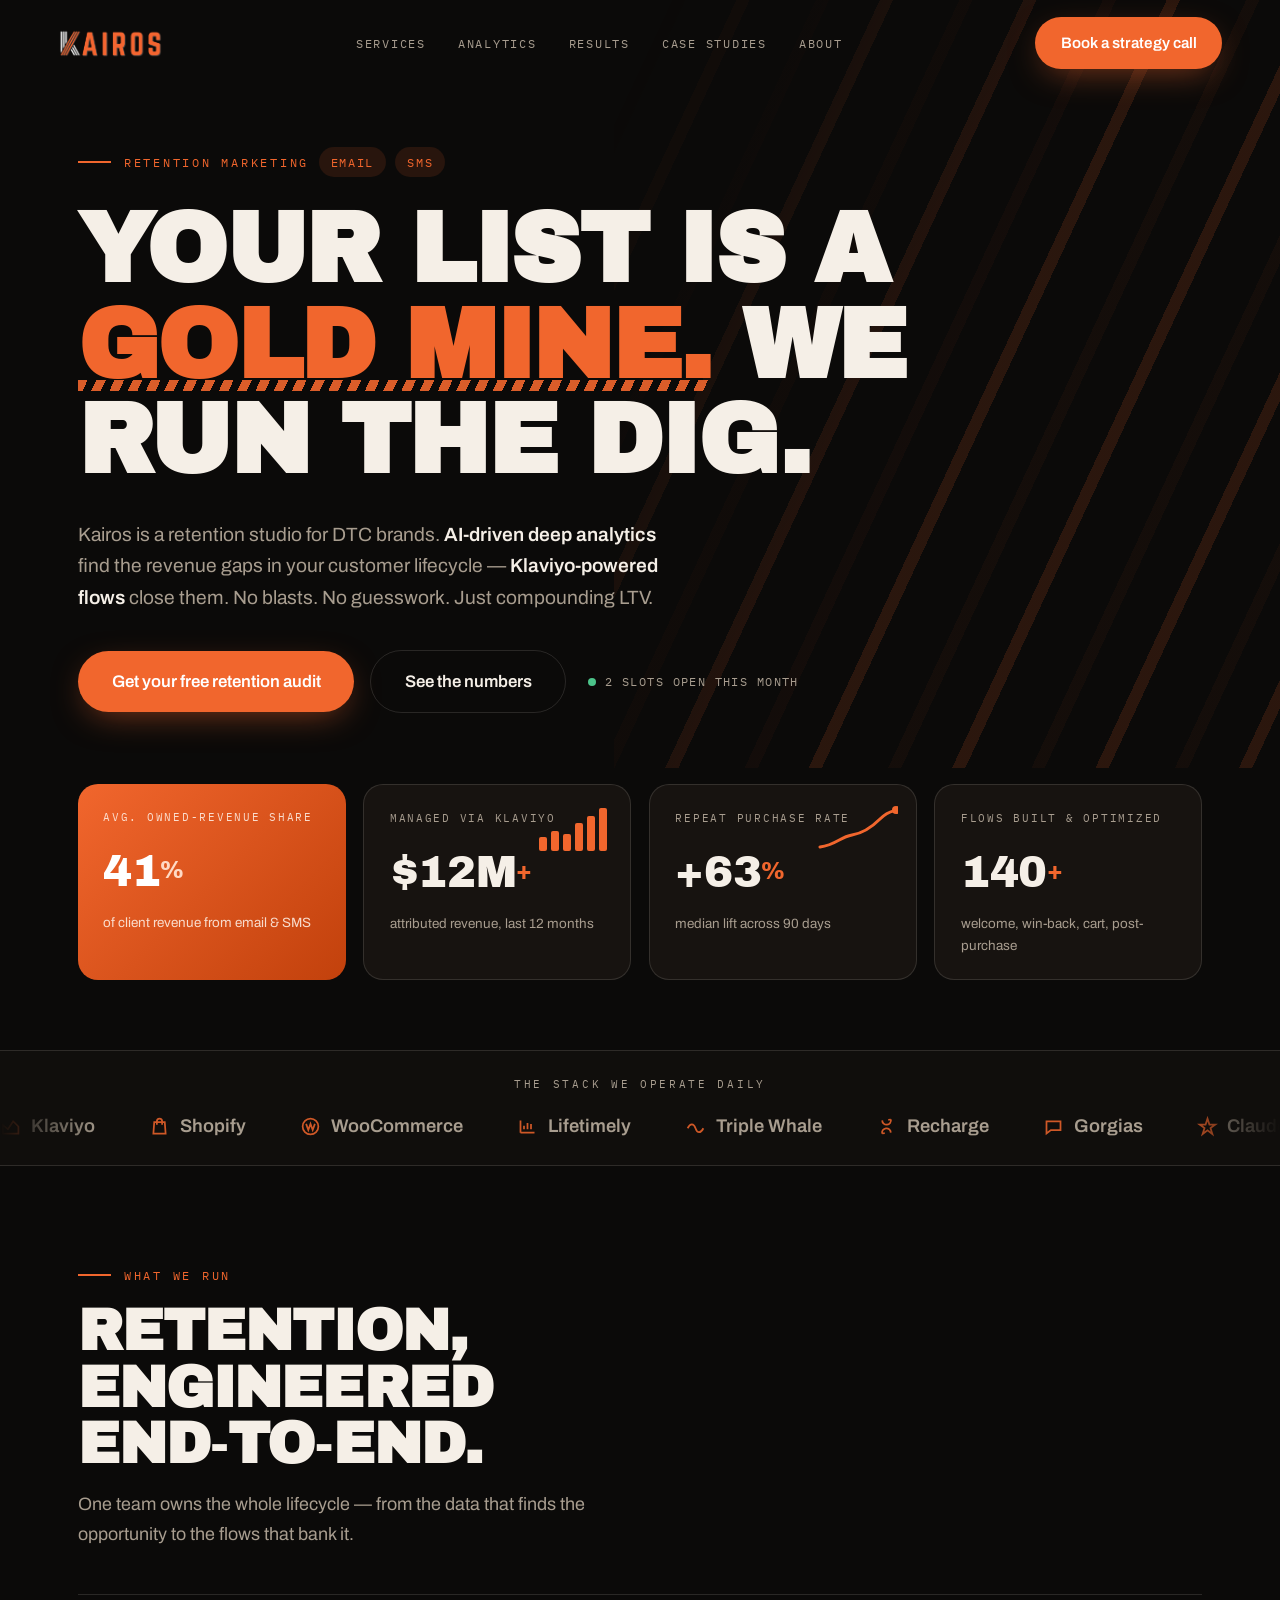
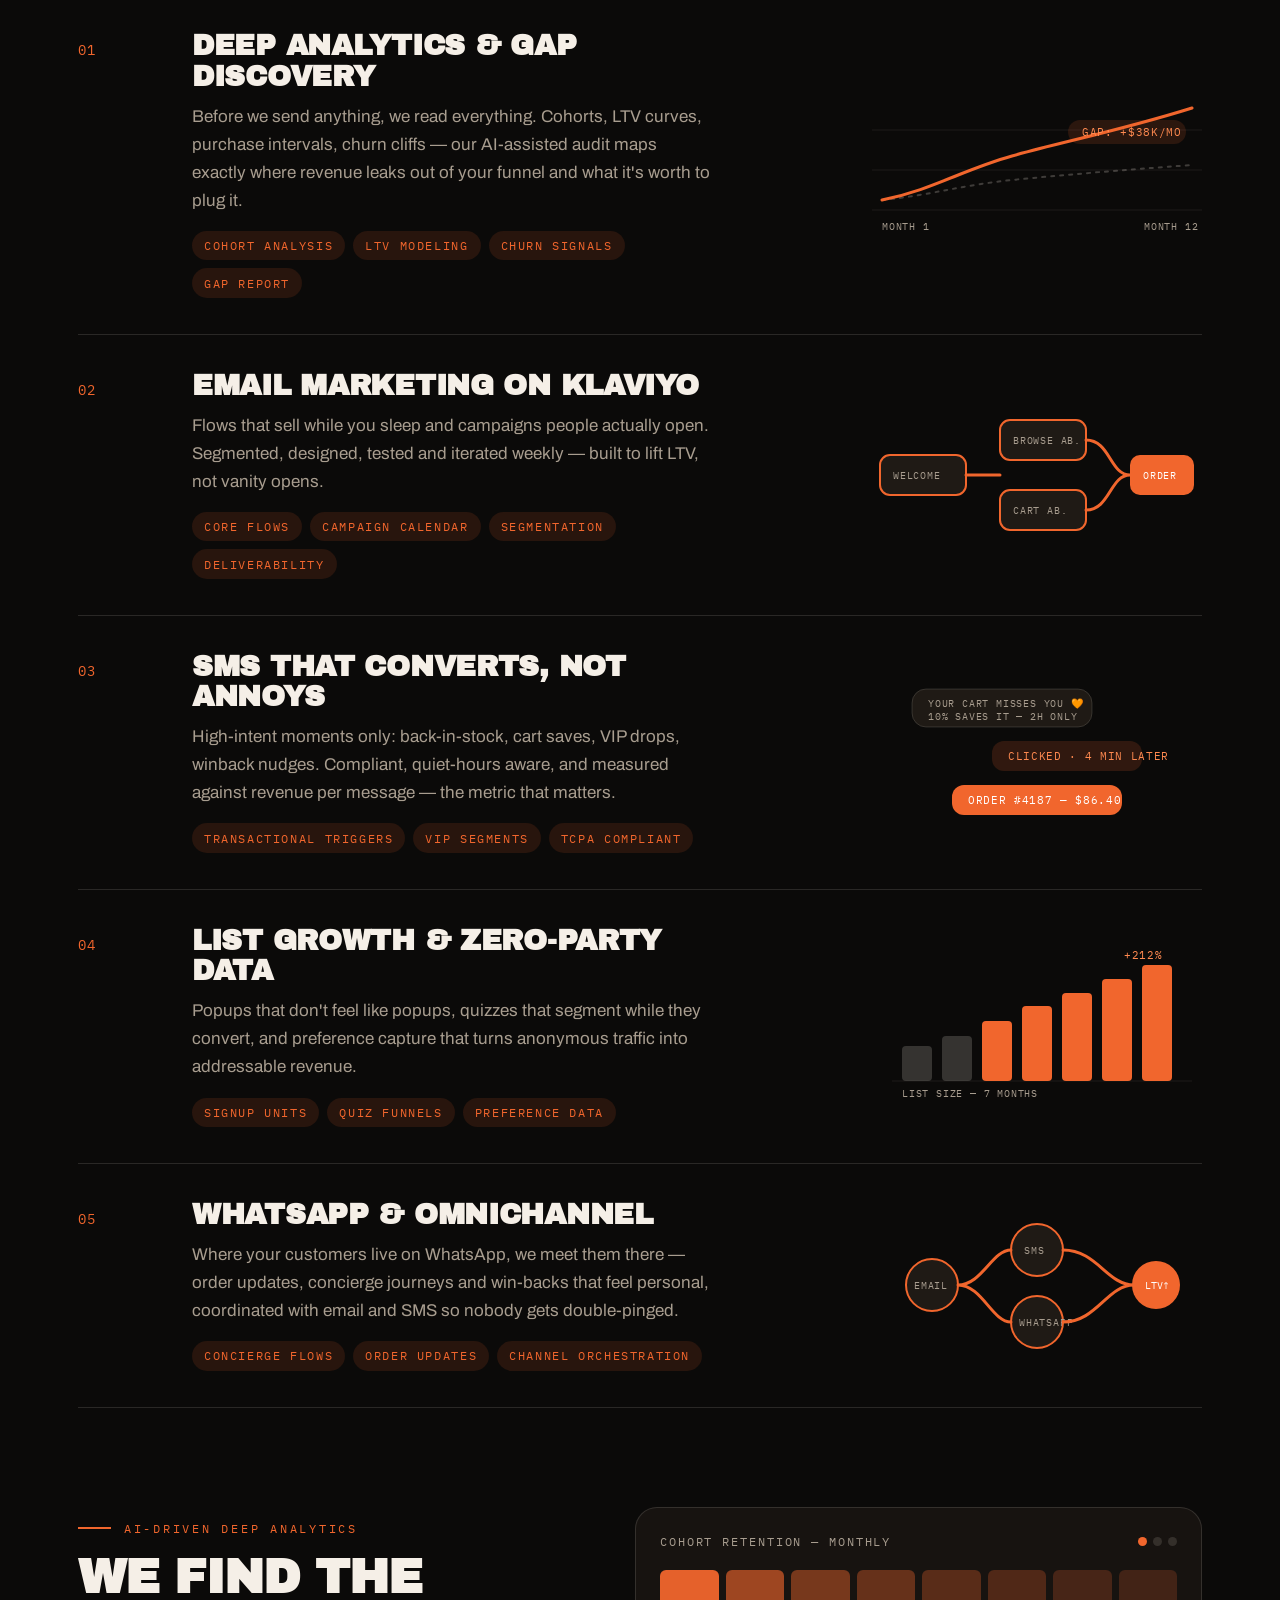
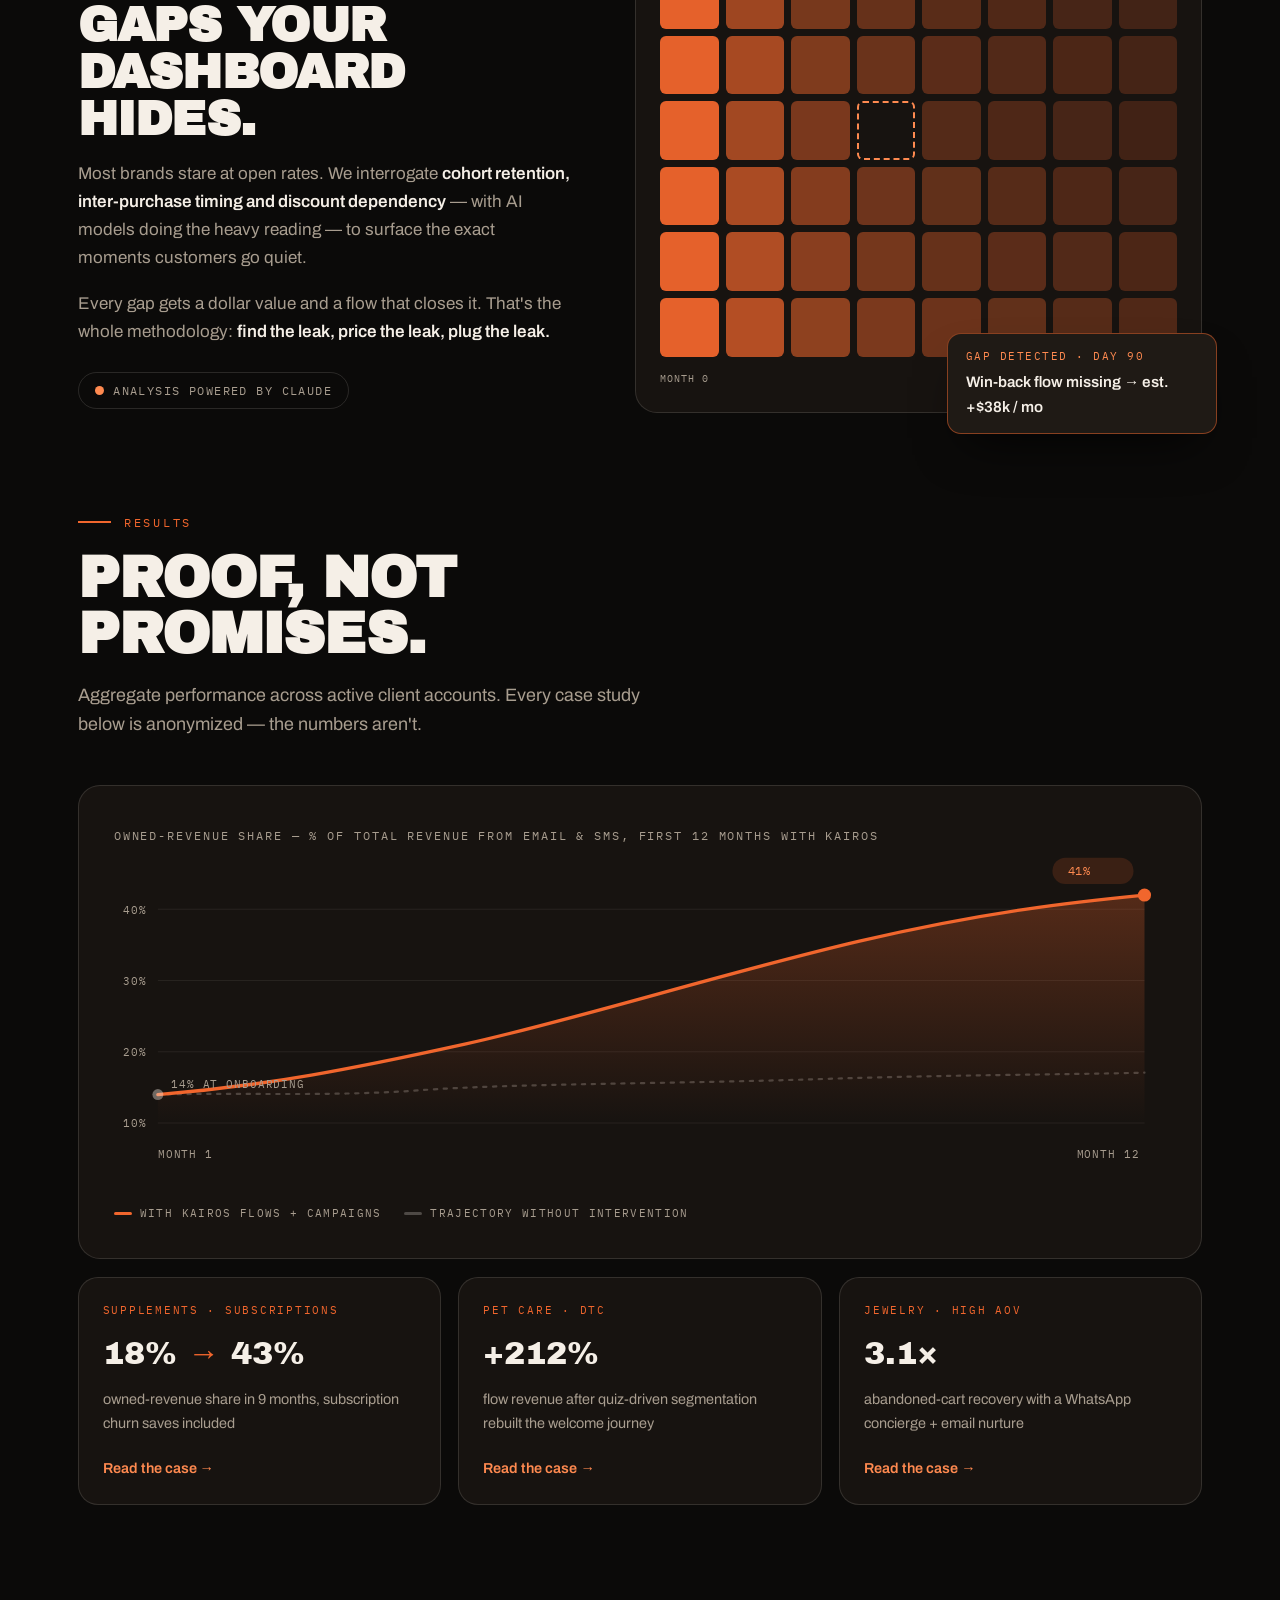
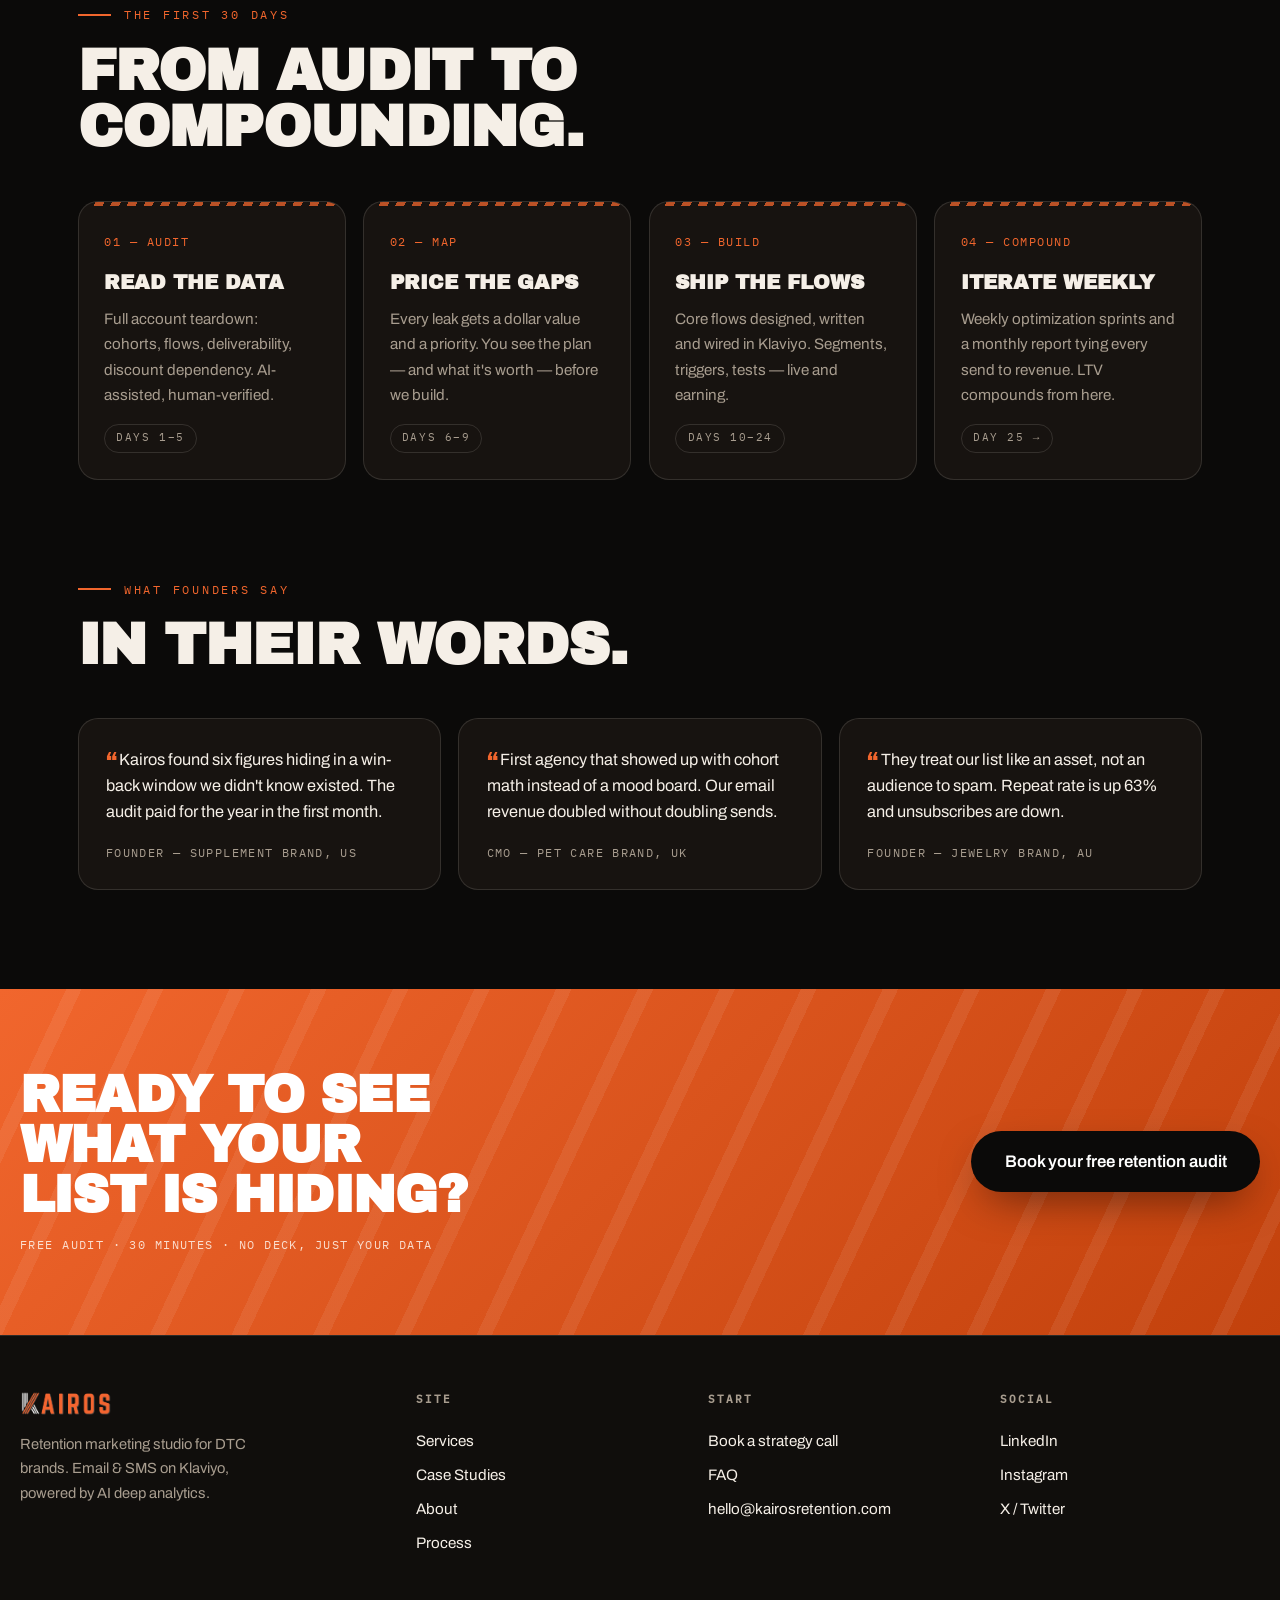
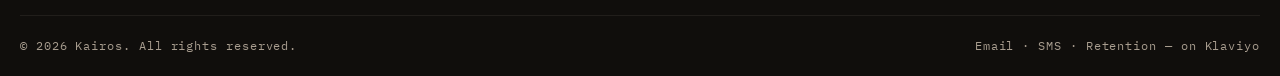
==== index.html @ fe2b9bf2 "Wire up the real domain: kairosretention.com Replace every YOUR-DOMAIN.com placeholder (canonical UR" ====
<!DOCTYPE html>
<html lang="en">
<head>
  <meta charset="UTF-8">
  <meta name="viewport" content="width=device-width, initial-scale=1.0">
  <title>Kairos — Retention Marketing for DTC Brands | Email &amp; SMS on Klaviyo</title>
  <meta name="description" content="Kairos is a retention marketing studio for e-commerce brands. AI-driven deep analytics find the revenue gaps in your customer lifecycle — Klaviyo-powered email & SMS flows close them.">
  <!-- ★ SWAP: replace kairosretention.com everywhere once you buy the domain -->
  <link rel="canonical" href="https://kairosretention.com/">
  <meta property="og:type" content="website">
  <meta property="og:title" content="Kairos — Retention Marketing for DTC Brands">
  <meta property="og:description" content="AI-driven deep analytics find the revenue gaps. Klaviyo-powered email & SMS close them. No blasts. No guesswork. Just compounding LTV.">
  <meta property="og:image" content="https://kairosretention.com/assets/kairos-mark.png">
  <meta property="og:url" content="https://kairosretention.com/">
  <meta name="twitter:card" content="summary_large_image">
  <meta name="theme-color" content="#0B0A09">
  <link rel="icon" type="image/png" href="assets/favicon.png">
  <link rel="preload" href="fonts/ArchivoBlack-400.woff2" as="font" type="font/woff2" crossorigin>
  <link rel="preload" href="fonts/Archivo-400.woff2" as="font" type="font/woff2" crossorigin>
  <link rel="stylesheet" href="css/style.css">
  <script type="application/ld+json">
  {
    "@context": "https://schema.org",
    "@type": "Organization",
    "name": "Kairos",
    "url": "https://kairosretention.com/",
    "logo": "https://kairosretention.com/assets/kairos-mark.png",
    "description": "Retention marketing studio for DTC brands — email & SMS lifecycle marketing on Klaviyo, driven by AI deep analytics.",
    "sameAs": []
  }
  </script>
</head>
<body>

  <header class="site-head">
    <a class="brand" href="index.html" aria-label="Kairos — home">
      <img src="assets/kairos-wordmark.png" alt="Kairos" width="140" height="40">
    </a>
    <nav class="site-nav" aria-label="Primary">
      <a href="#services">Services</a>
      <a href="#analytics">Analytics</a>
      <a href="#results">Results</a>
      <a href="case-studies.html">Case Studies</a>
      <a href="about.html">About</a>
      <a class="btn btn-solid" href="book.html">Book a strategy call</a>
    </nav>
    <a class="btn btn-solid" href="book.html">Book a strategy call</a>
    <button class="nav-toggle" aria-label="Open menu" aria-expanded="false"><span></span><span></span></button>
  </header>

  <main>

    <!-- ============================ HERO ============================ -->
    <section class="hero">
      <div class="stripes" aria-hidden="true"></div>
      <div class="wrap hero-inner">
        <div class="hero-tags reveal">
          <span class="eyebrow">Retention marketing</span>
          <span class="chip">Email</span>
          <span class="chip">SMS</span>
        </div>
        <h1 class="display reveal reveal-d1">Your list is a <span class="hl">gold&nbsp;mine.</span> We run the dig.</h1>
        <p class="sub reveal reveal-d2">
          Kairos is a retention studio for DTC brands. <strong>AI-driven deep analytics</strong>
          find the revenue gaps in your customer lifecycle — <strong>Klaviyo-powered flows</strong>
          close them. No blasts. No guesswork. Just compounding LTV.
        </p>
        <div class="hero-actions reveal reveal-d3">
          <a class="btn btn-solid btn-big" href="book.html">Get your free retention audit</a>
          <a class="btn btn-ghost btn-big" href="#results">See the numbers</a>
          <span class="avail"><span class="dot"></span>2 slots open this month</span>
        </div>
      </div>
    </section>

    <!-- ============================ KPI STRIP ============================ -->
    <section class="wrap kpis" aria-label="Kairos at a glance">
      <div class="kpi hot reveal">
        <div class="kpi-tag">Avg. owned-revenue share</div>
        <div class="kpi-num"><span data-count="41">0</span><sup>%</sup></div>
        <div class="kpi-cap">of client revenue from email &amp; SMS</div>
      </div>
      <div class="kpi reveal reveal-d1">
        <div class="kpi-tag">Managed via Klaviyo</div>
        <div class="kpi-num">$<span data-count="12">0</span>M<sup>+</sup></div>
        <div class="kpi-cap">attributed revenue, last 12 months</div>
        <svg class="kpi-chart" width="74" height="46" viewBox="0 0 74 46" aria-hidden="true">
          <rect class="bar" x="0"  y="32" width="8" height="14" rx="2" style="transition-delay:.05s"/>
          <rect class="bar" x="12" y="26" width="8" height="20" rx="2" style="transition-delay:.15s"/>
          <rect class="bar" x="24" y="29" width="8" height="17" rx="2" style="transition-delay:.25s"/>
          <rect class="bar" x="36" y="18" width="8" height="28" rx="2" style="transition-delay:.35s"/>
          <rect class="bar" x="48" y="11" width="8" height="35" rx="2" style="transition-delay:.45s"/>
          <rect class="bar" x="60" y="3"  width="8" height="43" rx="2" style="transition-delay:.55s"/>
        </svg>
      </div>
      <div class="kpi reveal reveal-d2">
        <div class="kpi-tag">Repeat purchase rate</div>
        <div class="kpi-num">+<span data-count="63">0</span><sup>%</sup></div>
        <div class="kpi-cap">median lift across 90 days</div>
        <svg class="kpi-chart" width="80" height="46" viewBox="0 0 80 46" aria-hidden="true">
          <path class="spark sv-draw" d="M2 42 C18 40 22 32 34 30 S54 22 62 14 76 6 78 5"/>
          <circle class="spark-dot" cx="78" cy="5" r="4"/>
        </svg>
      </div>
      <div class="kpi reveal reveal-d3">
        <div class="kpi-tag">Flows built &amp; optimized</div>
        <div class="kpi-num"><span data-count="140">0</span><sup>+</sup></div>
        <div class="kpi-cap">welcome, win-back, cart, post-purchase</div>
      </div>
    </section>

    <!-- ============================ STACK MARQUEE ============================ -->
    <section class="marquee-band" aria-label="Tools we operate">
      <p class="marquee-label">The stack we operate daily</p>
      <div class="marquee">
        <div class="marquee-track" data-marquee>
          <span class="mk"><svg viewBox="0 0 24 24" fill="none" stroke="currentColor" stroke-width="2"><path d="M3 20V10l6 5 6-9 6 6v8H3z"/></svg>Klaviyo</span>
          <span class="mk"><svg viewBox="0 0 24 24" fill="none" stroke="currentColor" stroke-width="2"><path d="M6 7h12l1 13H5L6 7z"/><path d="M9 10V6a3 3 0 016 0v4"/></svg>Shopify</span>
          <span class="mk"><svg viewBox="0 0 24 24" fill="none" stroke="currentColor" stroke-width="2"><circle cx="12" cy="12" r="9"/><path d="M7 9l2.5 7L12 9l2.5 7L17 9"/></svg>WooCommerce</span>
          <span class="mk"><svg viewBox="0 0 24 24" fill="none" stroke="currentColor" stroke-width="2"><path d="M4 19V5M4 19h16M8 15v-4M12 15V8M16 15v-6"/></svg>Lifetimely</span>
          <span class="mk"><svg viewBox="0 0 24 24" fill="none" stroke="currentColor" stroke-width="2"><path d="M3 14c3-6 7-6 9 0s6 6 9 0"/></svg>Triple Whale</span>
          <span class="mk"><svg viewBox="0 0 24 24" fill="none" stroke="currentColor" stroke-width="2"><path d="M17 4a5 5 0 11-9.9 1M7 20a5 5 0 119.9-1"/><path d="M17 4l-3 .5M7 20l3-.5"/></svg>Recharge</span>
          <span class="mk"><svg viewBox="0 0 24 24" fill="none" stroke="currentColor" stroke-width="2"><path d="M4 6h16v10H9l-5 4V6z"/></svg>Gorgias</span>
          <span class="mk"><svg viewBox="0 0 24 24" fill="none" stroke="currentColor" stroke-width="2"><path d="M12 3l2.2 6.8H21l-5.6 4 2.2 6.8-5.6-4.2-5.6 4.2 2.2-6.8L3 9.8h6.8L12 3z"/></svg>Claude AI</span>
          <span class="mk"><svg viewBox="0 0 24 24" fill="none" stroke="currentColor" stroke-width="2"><rect x="3" y="5" width="18" height="14" rx="3"/><path d="M3 10h18"/></svg>Meta Ads</span>
          <span class="mk"><svg viewBox="0 0 24 24" fill="none" stroke="currentColor" stroke-width="2"><path d="M12 21s-7-4.6-9.5-9A5.5 5.5 0 0112 6.5 5.5 5.5 0 0121.5 12c-2.5 4.4-9.5 9-9.5 9z"/></svg>Okendo</span>
        </div>
      </div>
    </section>

    <!-- ============================ SERVICES ============================ -->
    <section class="section" id="services">
      <div class="wrap">
        <div class="section-head reveal">
          <span class="eyebrow">What we run</span>
          <h2 class="display">Retention, engineered end&#8209;to&#8209;end.</h2>
          <p class="section-sub">One team owns the whole lifecycle — from the data that finds the opportunity to the flows that bank it.</p>
        </div>

        <div class="services">
          <article class="service reveal">
            <span class="service-idx">01</span>
            <div>
              <h3>Deep Analytics &amp; Gap Discovery</h3>
              <p>Before we send anything, we read everything. Cohorts, LTV curves, purchase intervals, churn cliffs — our AI-assisted audit maps exactly where revenue leaks out of your funnel and what it's worth to plug it.</p>
              <div class="service-points">
                <span class="chip">Cohort analysis</span><span class="chip">LTV modeling</span><span class="chip">Churn signals</span><span class="chip">Gap report</span>
              </div>
            </div>
            <div class="service-visual">
              <svg viewBox="0 0 330 150" aria-hidden="true">
                <line class="sv-grid" x1="0" y1="120" x2="330" y2="120"/>
                <line class="sv-grid" x1="0" y1="80" x2="330" y2="80"/>
                <line class="sv-grid" x1="0" y1="40" x2="330" y2="40"/>
                <path class="sv-line-soft" d="M10 110 C60 105 90 95 140 90 S250 80 320 75"/>
                <path class="sv-line sv-draw" d="M10 110 C60 100 90 80 140 66 S250 40 320 18"/>
                <g class="sv-pop">
                  <rect x="196" y="30" width="118" height="24" rx="12" fill="rgba(241,102,45,.14)"/>
                  <text class="sv-value" x="210" y="46">GAP: +$38K/MO</text>
                </g>
                <text class="sv-label" x="10" y="140">MONTH 1</text>
                <text class="sv-label" x="272" y="140">MONTH 12</text>
              </svg>
            </div>
          </article>

          <article class="service reveal">
            <span class="service-idx">02</span>
            <div>
              <h3>Email Marketing on Klaviyo</h3>
              <p>Flows that sell while you sleep and campaigns people actually open. Segmented, designed, tested and iterated weekly — built to lift LTV, not vanity opens.</p>
              <div class="service-points">
                <span class="chip">Core flows</span><span class="chip">Campaign calendar</span><span class="chip">Segmentation</span><span class="chip">Deliverability</span>
              </div>
            </div>
            <div class="service-visual">
              <svg viewBox="0 0 330 150" aria-hidden="true">
                <g class="sv-pop" style="transition-delay:.15s">
                  <rect class="sv-node" x="8" y="55" width="86" height="40" rx="10"/>
                  <text class="sv-label" x="21" y="79">WELCOME</text>
                </g>
                <path class="sv-line sv-draw" d="M94 75 H128"/>
                <g class="sv-pop" style="transition-delay:.35s">
                  <rect class="sv-node" x="128" y="20" width="86" height="40" rx="10"/>
                  <text class="sv-label" x="141" y="44">BROWSE AB.</text>
                  <rect class="sv-node" x="128" y="90" width="86" height="40" rx="10"/>
                  <text class="sv-label" x="141" y="114">CART AB.</text>
                </g>
                <path class="sv-line sv-draw" d="M214 40 C238 40 238 75 258 75 M214 110 C238 110 238 75 258 75"/>
                <g class="sv-pop" style="transition-delay:.55s">
                  <rect x="258" y="55" width="64" height="40" rx="10" fill="var(--orange)"/>
                  <text x="271" y="79" font-family="IBM Plex Mono" font-size="10" fill="#fff" letter-spacing=".08em">ORDER</text>
                </g>
              </svg>
            </div>
          </article>

          <article class="service reveal">
            <span class="service-idx">03</span>
            <div>
              <h3>SMS That Converts, Not Annoys</h3>
              <p>High-intent moments only: back-in-stock, cart saves, VIP drops, winback nudges. Compliant, quiet-hours aware, and measured against revenue per message — the metric that matters.</p>
              <div class="service-points">
                <span class="chip">Transactional triggers</span><span class="chip">VIP segments</span><span class="chip">TCPA compliant</span>
              </div>
            </div>
            <div class="service-visual">
              <svg viewBox="0 0 330 150" aria-hidden="true">
                <g class="sv-pop">
                  <rect x="40" y="12" width="180" height="38" rx="14" fill="var(--surface-2)" stroke="rgba(244,236,226,.14)"/>
                  <text class="sv-label" x="56" y="30">YOUR CART MISSES YOU 🧡</text>
                  <text class="sv-label" x="56" y="43">10% SAVES IT — 2H ONLY</text>
                </g>
                <g class="sv-pop" style="transition-delay:.3s">
                  <rect x="120" y="64" width="150" height="30" rx="12" fill="rgba(241,102,45,.16)"/>
                  <text class="sv-value" x="136" y="83">CLICKED · 4 MIN LATER</text>
                </g>
                <g class="sv-pop" style="transition-delay:.6s">
                  <rect x="80" y="108" width="170" height="30" rx="12" fill="var(--orange)"/>
                  <text x="96" y="127" font-family="IBM Plex Mono" font-size="11" fill="#fff" letter-spacing=".06em">ORDER #4187 — $86.40</text>
                </g>
              </svg>
            </div>
          </article>

          <article class="service reveal">
            <span class="service-idx">04</span>
            <div>
              <h3>List Growth &amp; Zero-Party Data</h3>
              <p>Popups that don't feel like popups, quizzes that segment while they convert, and preference capture that turns anonymous traffic into addressable revenue.</p>
              <div class="service-points">
                <span class="chip">Signup units</span><span class="chip">Quiz funnels</span><span class="chip">Preference data</span>
              </div>
            </div>
            <div class="service-visual">
              <svg viewBox="0 0 330 150" aria-hidden="true">
                <line class="sv-grid" x1="20" y1="130" x2="320" y2="130"/>
                <rect class="sv-bar dim" x="30"  y="95" width="30" height="35" rx="4"/>
                <rect class="sv-bar dim" x="70"  y="85" width="30" height="45" rx="4" style="transition-delay:.1s"/>
                <rect class="sv-bar" x="110" y="70" width="30" height="60" rx="4" style="transition-delay:.2s"/>
                <rect class="sv-bar" x="150" y="55" width="30" height="75" rx="4" style="transition-delay:.3s"/>
                <rect class="sv-bar" x="190" y="42" width="30" height="88" rx="4" style="transition-delay:.4s"/>
                <rect class="sv-bar" x="230" y="28" width="30" height="102" rx="4" style="transition-delay:.5s"/>
                <rect class="sv-bar" x="270" y="14" width="30" height="116" rx="4" style="transition-delay:.6s"/>
                <text class="sv-label" x="30" y="146">LIST SIZE — 7 MONTHS</text>
                <g class="sv-pop"><text class="sv-value" x="252" y="8">+212%</text></g>
              </svg>
            </div>
          </article>

          <article class="service reveal">
            <span class="service-idx">05</span>
            <div>
              <h3>WhatsApp &amp; Omnichannel</h3>
              <p>Where your customers live on WhatsApp, we meet them there — order updates, concierge journeys and win-backs that feel personal, coordinated with email and SMS so nobody gets double-pinged.</p>
              <div class="service-points">
                <span class="chip">Concierge flows</span><span class="chip">Order updates</span><span class="chip">Channel orchestration</span>
              </div>
            </div>
            <div class="service-visual">
              <svg viewBox="0 0 330 150" aria-hidden="true">
                <g class="sv-pop">
                  <circle class="sv-node" cx="60" cy="75" r="26"/>
                  <text class="sv-label" x="42" y="79">EMAIL</text>
                </g>
                <g class="sv-pop" style="transition-delay:.2s">
                  <circle class="sv-node" cx="165" cy="40" r="26"/>
                  <text class="sv-label" x="152" y="44">SMS</text>
                  <circle class="sv-node" cx="165" cy="112" r="26"/>
                  <text class="sv-label" x="147" y="116">WHATSAPP</text>
                </g>
                <path class="sv-line sv-draw" d="M86 75 C110 75 120 40 139 40 M86 75 C110 75 120 112 139 112 M191 40 C225 40 235 75 262 75 M191 112 C225 112 235 75 262 75"/>
                <g class="sv-pop" style="transition-delay:.5s">
                  <circle cx="284" cy="75" r="24" fill="var(--orange)"/>
                  <text x="273" y="79" font-family="IBM Plex Mono" font-size="10" fill="#fff">LTV↑</text>
                </g>
              </svg>
            </div>
          </article>
        </div>
      </div>
    </section>

    <!-- ============================ AI ANALYTICS ============================ -->
    <section class="section" id="analytics">
      <div class="wrap gapfinder">
        <div class="gap-copy reveal">
          <span class="eyebrow">AI-driven deep analytics</span>
          <h2 class="display" style="font-size:clamp(1.9rem,4vw,3rem); margin-top:1rem;">We find the gaps your dashboard hides.</h2>
          <p>Most brands stare at open rates. We interrogate <strong>cohort retention, inter-purchase timing and discount dependency</strong> — with AI models doing the heavy reading — to surface the exact moments customers go quiet.</p>
          <p>Every gap gets a dollar value and a flow that closes it. That's the whole methodology: <strong>find the leak, price the leak, plug the leak.</strong></p>
          <span class="ai-badge"><i></i>Analysis powered by Claude</span>
        </div>
        <div class="cohort-panel reveal reveal-d1">
          <div class="panel-head">
            <span class="panel-title">Cohort retention — monthly</span>
            <span class="win-dots" aria-hidden="true"><i></i><i></i><i></i></span>
          </div>
          <div class="cohort-grid" aria-hidden="true" data-cohort></div>
          <div class="cohort-legend"><span>Month 0</span><span>Month 7</span></div>
          <div class="gap-callout sv-pop">
            <span class="t">Gap detected · Day 90</span>
            <span class="v">Win-back flow missing → est. +$38k / mo</span>
          </div>
        </div>
      </div>
    </section>

    <!-- ============================ RESULTS ============================ -->
    <section class="section" id="results">
      <div class="wrap">
        <div class="section-head reveal">
          <span class="eyebrow">Results</span>
          <h2 class="display">Proof, not promises.</h2>
          <p class="section-sub">Aggregate performance across active client accounts. Every case study below is anonymized — the numbers aren't.</p>
        </div>

        <div class="results-chart-panel reveal">
          <span class="panel-title">Owned-revenue share — % of total revenue from email &amp; SMS, first 12 months with Kairos</span>
          <svg viewBox="0 0 960 300" role="img" aria-label="Line chart: owned revenue share grows from 14% to 41% over 12 months">
            <defs>
              <linearGradient id="areaGrad" x1="0" y1="0" x2="0" y2="1">
                <stop offset="0%" stop-color="#F1662D" stop-opacity=".28"/>
                <stop offset="100%" stop-color="#F1662D" stop-opacity="0"/>
              </linearGradient>
            </defs>
            <g>
              <line class="sv-grid" x1="40" y1="250" x2="940" y2="250"/>
              <line class="sv-grid" x1="40" y1="185" x2="940" y2="185"/>
              <line class="sv-grid" x1="40" y1="120" x2="940" y2="120"/>
              <line class="sv-grid" x1="40" y1="55"  x2="940" y2="55"/>
              <text class="sv-label" x="8" y="254">10%</text>
              <text class="sv-label" x="8" y="189">20%</text>
              <text class="sv-label" x="8" y="124">30%</text>
              <text class="sv-label" x="8" y="59">40%</text>
            </g>
            <path class="sv-line-soft" d="M40 224 C120 222 200 226 280 220 S520 214 640 210 860 206 940 204"/>
            <path class="sv-fill" d="M40 224 C140 216 220 200 320 178 S560 112 680 84 880 48 940 42 V250 H40 Z"/>
            <path class="sv-line sv-draw" style="stroke-dasharray:1400; stroke-dashoffset:1400;" d="M40 224 C140 216 220 200 320 178 S560 112 680 84 880 48 940 42"/>
            <g class="sv-pop">
              <circle cx="940" cy="42" r="6" fill="var(--orange)"/>
              <rect x="856" y="8" width="74" height="24" rx="12" fill="rgba(241,102,45,.16)"/>
              <text class="sv-value" x="870" y="24">41%</text>
            </g>
            <g class="sv-pop" style="transition-delay:1.5s">
              <circle cx="40" cy="224" r="5" fill="rgba(244,236,226,.4)"/>
              <text class="sv-label" x="52" y="218">14% AT ONBOARDING</text>
            </g>
            <text class="sv-label" x="40" y="282">MONTH 1</text>
            <text class="sv-label" x="878" y="282">MONTH 12</text>
          </svg>
          <div class="legend">
            <span><i></i>With Kairos flows + campaigns</span>
            <span class="l2"><i></i>Trajectory without intervention</span>
          </div>
        </div>

        <div class="case-teasers">
          <a class="teaser reveal" href="case-studies/supplements.html">
            <span class="cat">Supplements · subscriptions</span>
            <span class="big">18% <span class="orange">→</span> 43%</span>
            <span class="cap">owned-revenue share in 9 months, subscription churn saves included</span>
            <span class="go">Read the case →</span>
          </a>
          <a class="teaser reveal reveal-d1" href="case-studies/pets.html">
            <span class="cat">Pet care · DTC</span>
            <span class="big">+212%</span>
            <span class="cap">flow revenue after quiz-driven segmentation rebuilt the welcome journey</span>
            <span class="go">Read the case →</span>
          </a>
          <a class="teaser reveal reveal-d2" href="case-studies/jewelry.html">
            <span class="cat">Jewelry · high AOV</span>
            <span class="big">3.1×</span>
            <span class="cap">abandoned-cart recovery with a WhatsApp concierge + email nurture</span>
            <span class="go">Read the case →</span>
          </a>
        </div>
      </div>
    </section>

    <!-- ============================ PROCESS ============================ -->
    <section class="section" id="process">
      <div class="wrap">
        <div class="section-head reveal">
          <span class="eyebrow">The first 30 days</span>
          <h2 class="display">From audit to compounding.</h2>
        </div>
        <div class="process">
          <div class="step reveal">
            <span class="step-idx">01 — AUDIT</span>
            <h3>Read the data</h3>
            <p>Full account teardown: cohorts, flows, deliverability, discount dependency. AI-assisted, human-verified.</p>
            <span class="dur">Days 1–5</span>
          </div>
          <div class="step reveal reveal-d1">
            <span class="step-idx">02 — MAP</span>
            <h3>Price the gaps</h3>
            <p>Every leak gets a dollar value and a priority. You see the plan — and what it's worth — before we build.</p>
            <span class="dur">Days 6–9</span>
          </div>
          <div class="step reveal reveal-d2">
            <span class="step-idx">03 — BUILD</span>
            <h3>Ship the flows</h3>
            <p>Core flows designed, written and wired in Klaviyo. Segments, triggers, tests — live and earning.</p>
            <span class="dur">Days 10–24</span>
          </div>
          <div class="step reveal reveal-d3">
            <span class="step-idx">04 — COMPOUND</span>
            <h3>Iterate weekly</h3>
            <p>Weekly optimization sprints and a monthly report tying every send to revenue. LTV compounds from here.</p>
            <span class="dur">Day 25 →</span>
          </div>
        </div>
      </div>
    </section>

    <!-- ============================ QUOTES ============================ -->
    <section class="section" id="voices">
      <div class="wrap">
        <div class="section-head reveal">
          <span class="eyebrow">What founders say</span>
          <h2 class="display">In their words.</h2>
        </div>
        <div class="quotes">
          <figure class="quote reveal">
            <p>Kairos found six figures hiding in a win-back window we didn't know existed. The audit paid for the year in the first month.</p>
            <cite>Founder — supplement brand, US</cite>
          </figure>
          <figure class="quote reveal reveal-d1">
            <p>First agency that showed up with cohort math instead of a mood board. Our email revenue doubled without doubling sends.</p>
            <cite>CMO — pet care brand, UK</cite>
          </figure>
          <figure class="quote reveal reveal-d2">
            <p>They treat our list like an asset, not an audience to spam. Repeat rate is up 63% and unsubscribes are down.</p>
            <cite>Founder — jewelry brand, AU</cite>
          </figure>
        </div>
      </div>
    </section>

    <!-- ============================ CTA ============================ -->
    <section class="cta-band">
      <div class="wrap cta-inner">
        <div>
          <h2 class="display">Ready to see what your list is hiding?</h2>
          <p class="cta-note">Free audit · 30 minutes · no deck, just your data</p>
        </div>
        <a class="btn btn-solid btn-big" href="book.html">Book your free retention audit</a>
      </div>
    </section>
  </main>

  <!-- ============================ FOOTER ============================ -->
  <footer class="site-foot">
    <div class="wrap foot-grid">
      <div class="foot-brand">
        <img src="assets/kairos-wordmark.png" alt="Kairos">
        <p>Retention marketing studio for DTC brands. Email &amp; SMS on Klaviyo, powered by AI deep analytics.</p>
      </div>
      <div class="foot-col">
        <h4>Site</h4>
        <a href="index.html#services">Services</a>
        <a href="case-studies.html">Case Studies</a>
        <a href="about.html">About</a>
        <a href="index.html#process">Process</a>
      </div>
      <div class="foot-col">
        <h4>Start</h4>
        <a href="book.html">Book a strategy call</a>
        <a href="book.html#faq">FAQ</a>
        <!-- ★ SWAP: replace with your real email everywhere -->
        <a href="mailto:hello@kairosretention.com">hello@kairosretention.com</a>
      </div>
      <div class="foot-col">
        <h4>Social</h4>
        <!-- ★ SWAP: real social links -->
        <a href="#" rel="noopener">LinkedIn</a>
        <a href="#" rel="noopener">Instagram</a>
        <a href="#" rel="noopener">X / Twitter</a>
      </div>
    </div>
    <div class="wrap foot-base">
      <span>© <span id="year">2026</span> Kairos. All rights reserved.</span>
      <span>Email · SMS · Retention — on Klaviyo</span>
    </div>
  </footer>

  <script src="js/main.js" defer></script>
</body>
</html>
---- css/style.css ----
/* ==========================================================================
   KAIROS — Retention Marketing Studio
   Palette:  bg #0B0A09 · surface #171310 · text #F5EFE7 · muted #A89D8F
             orange #F1662D · ember #FF8A50 · good #4CC38A
   Type:     Archivo Black (display) · Archivo (body) · IBM Plex Mono (data)
   Motif:    115° diagonal stripes, from the K-mark logo
   ========================================================================== */

/* ---------- fonts (self-hosted, latin) ---------- */
@font-face { font-family: "Archivo Black"; font-style: normal; font-weight: 400; font-display: swap; src: url("../fonts/ArchivoBlack-400.woff2") format("woff2"); }
@font-face { font-family: "Archivo"; font-style: normal; font-weight: 400; font-display: swap; src: url("../fonts/Archivo-400.woff2") format("woff2"); }
@font-face { font-family: "Archivo"; font-style: normal; font-weight: 500; font-display: swap; src: url("../fonts/Archivo-500.woff2") format("woff2"); }
@font-face { font-family: "Archivo"; font-style: normal; font-weight: 600; font-display: swap; src: url("../fonts/Archivo-600.woff2") format("woff2"); }
@font-face { font-family: "IBM Plex Mono"; font-style: normal; font-weight: 400; font-display: swap; src: url("../fonts/IBMPlexMono-400.woff2") format("woff2"); }
@font-face { font-family: "IBM Plex Mono"; font-style: normal; font-weight: 500; font-display: swap; src: url("../fonts/IBMPlexMono-500.woff2") format("woff2"); }

/* ---------- tokens ---------- */
:root {
  --bg: #0B0A09;
  --bg-2: #100E0C;
  --surface: #171310;
  --surface-2: #1F1A15;
  --line: rgba(244, 236, 226, 0.13);
  --line-soft: rgba(244, 236, 226, 0.07);
  --text: #F5EFE7;
  --muted: #A89D8F;
  --orange: #F1662D;
  --ember: #FF8A50;
  --deep: #C2410C;
  --good: #4CC38A;
  --chip: rgba(241, 102, 45, 0.12);

  --font-display: "Archivo Black", "Arial Black", sans-serif;
  --font-body: "Archivo", "Helvetica Neue", Arial, sans-serif;
  --font-mono: "IBM Plex Mono", "SFMono-Regular", Consolas, monospace;

  --wrap: 1240px;
  --pad: clamp(1.25rem, 4.5vw, 4rem);
  --ease: cubic-bezier(0.22, 1, 0.36, 1);
}

/* ---------- base ---------- */
* { box-sizing: border-box; margin: 0; padding: 0; }
html { scroll-behavior: smooth; }
body {
  background: var(--bg);
  color: var(--text);
  font-family: var(--font-body);
  font-size: 1.0625rem;
  line-height: 1.65;
  -webkit-font-smoothing: antialiased;
  overflow-x: hidden;
}
img { max-width: 100%; display: block; }
a { color: inherit; }
ul, ol { list-style: none; }
::selection { background: var(--orange); color: #fff; }
::-webkit-scrollbar { width: 10px; }
::-webkit-scrollbar-track { background: var(--bg); }
::-webkit-scrollbar-thumb { background: #2A231D; border-radius: 5px; }
:focus-visible { outline: 2px solid var(--orange); outline-offset: 3px; border-radius: 3px; }

.wrap { max-width: var(--wrap); margin: 0 auto; padding-left: var(--pad); padding-right: var(--pad); }

/* ---------- shared text roles ---------- */
.display {
  font-family: var(--font-display);
  text-transform: uppercase;
  line-height: 0.98;
  letter-spacing: -0.015em;
  text-wrap: balance;
}
.eyebrow {
  display: inline-flex;
  align-items: center;
  gap: 0.8rem;
  font-family: var(--font-mono);
  font-size: 0.78rem;
  letter-spacing: 0.22em;
  text-transform: uppercase;
  color: var(--orange);
}
.eyebrow::before { content: ""; width: 2.1rem; height: 2px; background: var(--orange); }
.chip {
  background: var(--chip);
  color: var(--orange);
  font-family: var(--font-mono);
  font-size: 0.72rem;
  letter-spacing: 0.14em;
  text-transform: uppercase;
  padding: 0.32rem 0.75rem;
  border-radius: 100px;
  white-space: nowrap;
}
.lede { font-size: 1.25rem; line-height: 1.6; }
.orange { color: var(--orange); }

/* ---------- stripes motif ---------- */
.stripes {
  position: absolute;
  inset: 0;
  overflow: hidden;
  pointer-events: none;
  z-index: 0;
}
.stripes::before {
  content: "";
  position: absolute;
  top: -20%;
  right: -18%;
  width: 70%;
  height: 150%;
  background: repeating-linear-gradient(115deg,
    transparent 0 46px,
    rgba(241, 102, 45, 0.14) 46px 58px,
    transparent 58px 118px,
    rgba(241, 102, 45, 0.045) 118px 130px);
  -webkit-mask-image: linear-gradient(115deg, transparent 6%, #000 45%);
  mask-image: linear-gradient(115deg, transparent 6%, #000 45%);
  animation: stripe-drift 26s linear infinite alternate;
}
@keyframes stripe-drift {
  from { transform: translateX(0); }
  to { transform: translateX(-56px); }
}

/* thin stripe divider between sections */
.stripe-rule {
  height: 14px;
  background: repeating-linear-gradient(115deg, var(--orange) 0 10px, transparent 10px 20px);
  opacity: 0.35;
  border: 0;
  margin: 0;
}

/* ---------- header ---------- */
.site-head {
  position: fixed;
  top: 0; left: 0; right: 0;
  z-index: 90;
  display: flex;
  align-items: center;
  justify-content: space-between;
  gap: 1.5rem;
  padding: 1.05rem var(--pad);
  transition: background 0.35s, box-shadow 0.35s, padding 0.35s;
}
.site-head.scrolled {
  background: rgba(11, 10, 9, 0.86);
  backdrop-filter: blur(14px);
  -webkit-backdrop-filter: blur(14px);
  box-shadow: 0 1px 0 var(--line);
  padding-top: 0.7rem;
  padding-bottom: 0.7rem;
}
.brand { display: inline-flex; align-items: center; text-decoration: none; }
.brand img { height: 30px; width: auto; }
.site-nav { display: flex; align-items: center; gap: 2rem; }
.site-nav a {
  font-family: var(--font-mono);
  font-size: 0.78rem;
  letter-spacing: 0.14em;
  text-transform: uppercase;
  color: var(--muted);
  text-decoration: none;
  position: relative;
  padding: 0.25rem 0;
  transition: color 0.25s;
}
.site-nav a::after {
  content: "";
  position: absolute;
  left: 0; bottom: 0;
  width: 100%; height: 2px;
  background: repeating-linear-gradient(115deg, var(--orange) 0 6px, transparent 6px 11px);
  transform: scaleX(0);
  transform-origin: right;
  transition: transform 0.35s var(--ease);
}
.site-nav a:hover, .site-nav a.active { color: var(--text); }
.site-nav a:hover::after, .site-nav a.active::after { transform: scaleX(1); transform-origin: left; }
/* the nav's own CTA only appears inside the mobile overlay menu */
.site-nav .btn { display: none; }
.site-nav a.btn::after { display: none; }

.btn {
  display: inline-flex;
  align-items: center;
  gap: 0.6rem;
  font-family: var(--font-body);
  font-weight: 600;
  font-size: 0.95rem;
  text-decoration: none;
  padding: 0.85rem 1.6rem;
  border-radius: 100px;
  border: 0;
  cursor: pointer;
  transition: transform 0.2s var(--ease), background 0.25s, color 0.25s, border-color 0.25s, box-shadow 0.25s;
  will-change: transform;
}
.btn-solid {
  background: var(--orange);
  color: #fff;
  box-shadow: 0 10px 34px -10px rgba(241, 102, 45, 0.55);
}
.btn-solid:hover { background: var(--ember); box-shadow: 0 14px 40px -10px rgba(241, 102, 45, 0.7); }
.btn-ghost { background: transparent; color: var(--text); border: 1.5px solid var(--line); }
.btn-ghost:hover { border-color: var(--orange); color: var(--ember); }
.btn-big { font-size: 1.05rem; padding: 1.05rem 2.1rem; }

.nav-toggle { display: none; flex-direction: column; gap: 6px; background: none; border: 0; padding: 8px; cursor: pointer; z-index: 100; }
.nav-toggle span { width: 26px; height: 2px; background: var(--text); transition: transform 0.3s var(--ease), opacity 0.3s; }

/* ---------- hero ---------- */
.hero {
  position: relative;
  padding: clamp(8rem, 16vh, 11rem) 0 clamp(3rem, 6vh, 5rem);
  overflow: hidden;
}
.hero-inner { position: relative; z-index: 2; }
.hero-tags { display: inline-flex; flex-wrap: wrap; align-items: center; gap: 0.6rem; margin-bottom: 1.6rem; }
.hero h1 {
  font-size: clamp(2.6rem, 7.6vw, 6.4rem);
  max-width: 13ch;
}
.hero h1 .hl { color: var(--orange); position: relative; display: inline-block; }
.hero h1 .hl::after {
  content: "";
  position: absolute;
  left: 0; bottom: 0.02em;
  width: 100%; height: 0.11em;
  background: repeating-linear-gradient(115deg, var(--orange) 0 0.09em, transparent 0.09em 0.17em);
  opacity: 0.9;
}
.hero .sub { margin-top: 1.9rem; font-size: clamp(1.05rem, 1.5vw, 1.28rem); color: var(--muted); max-width: 54ch; }
.hero .sub strong { color: var(--text); font-weight: 600; }
.hero-actions { display: flex; flex-wrap: wrap; align-items: center; gap: 1rem; margin-top: 2.3rem; }
.avail {
  display: inline-flex;
  align-items: center;
  gap: 0.55rem;
  font-family: var(--font-mono);
  font-size: 0.74rem;
  letter-spacing: 0.12em;
  text-transform: uppercase;
  color: var(--muted);
  margin-left: 0.4rem;
}
.dot { width: 8px; height: 8px; border-radius: 50%; background: var(--good); animation: pulse 2.2s ease-out infinite; }
@keyframes pulse {
  0% { box-shadow: 0 0 0 0 rgba(76, 195, 138, 0.5); }
  70% { box-shadow: 0 0 0 9px rgba(76, 195, 138, 0); }
  100% { box-shadow: 0 0 0 0 rgba(76, 195, 138, 0); }
}

/* ---------- KPI cards ---------- */
.kpis {
  position: relative;
  z-index: 2;
  display: grid;
  grid-template-columns: repeat(4, 1fr);
  gap: 1.1rem;
  padding-top: 1rem;
  padding-bottom: 1rem;
}
.kpi {
  background: var(--surface);
  border: 1px solid var(--line);
  border-radius: 20px;
  padding: 1.6rem 1.6rem 1.35rem;
  position: relative;
  overflow: hidden;
  min-height: 158px;
}
.kpi-tag { font-family: var(--font-mono); font-size: 0.68rem; letter-spacing: 0.16em; text-transform: uppercase; color: var(--muted); }
.kpi-num { font-family: var(--font-display); font-size: clamp(2rem, 3.4vw, 2.9rem); margin-top: 0.55rem; letter-spacing: -0.01em; font-variant-numeric: tabular-nums; }
.kpi-num sub, .kpi-num sup { font-size: 0.55em; color: var(--orange); vertical-align: 20%; }
.kpi-cap { font-size: 0.84rem; color: var(--muted); margin-top: 0.25rem; }
.kpi-chart { position: absolute; right: 1.1rem; top: 1.3rem; }
.kpi.hot { background: linear-gradient(135deg, var(--orange), var(--deep)); border: 0; }
.kpi.hot .kpi-tag, .kpi.hot .kpi-cap { color: rgba(255, 244, 236, 0.85); }
.kpi.hot .kpi-num { color: #fff; }
.kpi.hot .kpi-num sub, .kpi.hot .kpi-num sup { color: #FFD9C4; }

/* kpi mini-charts animate in */
.kpi-chart .bar { fill: var(--orange); transform: scaleY(0); transform-origin: bottom; transition: transform 0.8s var(--ease); }
.in-view .kpi-chart .bar { transform: scaleY(1); }
.kpi-chart .spark { stroke: var(--orange); fill: none; stroke-width: 3; stroke-linecap: round; }
.kpi-chart .spark-dot { fill: var(--orange); opacity: 0; transition: opacity 0.3s 0.9s; }
.in-view .kpi-chart .spark-dot { opacity: 1; }

/* ---------- marquee ---------- */
.marquee-band { border-top: 1px solid var(--line); border-bottom: 1px solid var(--line); background: var(--bg-2); padding: 1.5rem 0; margin-top: clamp(2.5rem, 6vh, 4rem); overflow: hidden; }
.marquee-label { text-align: center; font-family: var(--font-mono); font-size: 0.7rem; letter-spacing: 0.24em; text-transform: uppercase; color: var(--muted); margin-bottom: 1.1rem; }
.marquee { display: flex; overflow: hidden; -webkit-mask-image: linear-gradient(90deg, transparent, #000 8%, #000 92%, transparent); mask-image: linear-gradient(90deg, transparent, #000 8%, #000 92%, transparent); }
.marquee-track { display: flex; align-items: center; gap: 3.4rem; padding-right: 3.4rem; flex-shrink: 0; animation: marquee 30s linear infinite; }
.marquee:hover .marquee-track { animation-play-state: paused; }
@keyframes marquee { to { transform: translateX(-100%); } }
.mk { display: inline-flex; align-items: center; gap: 0.6rem; font-weight: 600; font-size: 1.15rem; color: var(--muted); white-space: nowrap; }
.mk svg { width: 21px; height: 21px; color: var(--orange); opacity: 0.85; }

/* ---------- section scaffolding ---------- */
.section { position: relative; padding: clamp(4.5rem, 11vh, 8rem) 0 0; }
.section-head { display: flex; flex-direction: column; gap: 1.1rem; margin-bottom: clamp(2.4rem, 5vh, 3.6rem); }
.section-head h2 { font-size: clamp(2rem, 4.6vw, 3.6rem); max-width: 18ch; }
.section-head .section-sub { color: var(--muted); font-size: 1.12rem; max-width: 58ch; }

/* ---------- services ---------- */
.services { display: flex; flex-direction: column; border-top: 1px solid var(--line); }
.service {
  display: grid;
  grid-template-columns: 76px minmax(0, 1.15fr) minmax(0, 1fr);
  gap: clamp(1.2rem, 3vw, 2.8rem);
  align-items: center;
  padding: clamp(1.8rem, 4vh, 2.8rem) 0;
  border-bottom: 1px solid var(--line);
  position: relative;
  transition: background 0.3s;
}
.service:hover { background: rgba(241, 102, 45, 0.03); }
.service-idx { font-family: var(--font-mono); font-size: 0.85rem; color: var(--orange); letter-spacing: 0.1em; align-self: start; padding-top: 0.5rem; }
.service h3 { font-family: var(--font-display); text-transform: uppercase; font-size: clamp(1.25rem, 2.4vw, 1.8rem); letter-spacing: -0.01em; line-height: 1.05; margin-bottom: 0.7rem; }
.service p { color: var(--muted); max-width: 52ch; }
.service-points { display: flex; flex-wrap: wrap; gap: 0.5rem; margin-top: 1rem; }
.service-visual { display: flex; justify-content: flex-end; }
.service-visual svg { width: 100%; max-width: 330px; height: auto; overflow: visible; }

/* shared svg chart primitives */
.sv-line { stroke: var(--orange); stroke-width: 3; fill: none; stroke-linecap: round; }
.sv-line-soft { stroke: rgba(244, 236, 226, 0.22); stroke-width: 2; fill: none; stroke-dasharray: 3 6; stroke-linecap: round; }
.sv-grid { stroke: var(--line-soft); stroke-width: 1; }
.sv-bar { fill: var(--orange); transform: scaleY(0); transform-origin: bottom; transition: transform 0.9s var(--ease); }
.sv-bar.dim { fill: rgba(244, 236, 226, 0.18); }
.in-view .sv-bar { transform: scaleY(1); }
.sv-label { font-family: var(--font-mono); font-size: 10px; fill: var(--muted); letter-spacing: 0.08em; }
.sv-value { font-family: var(--font-mono); font-size: 11px; fill: var(--ember); letter-spacing: 0.06em; }
.sv-node { fill: var(--surface-2); stroke: var(--orange); stroke-width: 2; }
.sv-draw { stroke-dasharray: 1000; stroke-dashoffset: 1000; transition: stroke-dashoffset 1.6s var(--ease) 0.2s; }
.in-view .sv-draw { stroke-dashoffset: 0; }
.sv-fill { fill: url(#areaGrad); opacity: 0; transition: opacity 0.9s ease 0.9s; }
.in-view .sv-fill { opacity: 1; }
.sv-pop { opacity: 0; transform: translateY(6px); transition: opacity 0.5s ease 1.2s, transform 0.5s var(--ease) 1.2s; }
.in-view .sv-pop { opacity: 1; transform: translateY(0); }

/* ---------- gap finder (AI analytics) ---------- */
.gapfinder {
  display: grid;
  grid-template-columns: minmax(0, 1fr) minmax(0, 1.15fr);
  gap: clamp(2rem, 5vw, 4.5rem);
  align-items: center;
}
.gap-copy p { color: var(--muted); margin-top: 1.1rem; max-width: 50ch; }
.gap-copy p strong { color: var(--text); }
.gap-copy .chip { margin-top: 1.4rem; }
.ai-badge {
  display: inline-flex; align-items: center; gap: 0.6rem;
  border: 1px solid var(--line); border-radius: 100px;
  padding: 0.5rem 1rem; margin-top: 1.6rem;
  font-family: var(--font-mono); font-size: 0.74rem; letter-spacing: 0.12em; text-transform: uppercase; color: var(--muted);
}
.ai-badge i { width: 9px; height: 9px; border-radius: 50%; background: var(--ember); font-style: normal; animation: pulse 2.4s ease-out infinite; }

.cohort-panel {
  background: var(--surface);
  border: 1px solid var(--line);
  border-radius: 22px;
  padding: 1.5rem;
  position: relative;
}
.panel-head { display: flex; align-items: center; justify-content: space-between; margin-bottom: 1.2rem; }
.panel-title { font-family: var(--font-mono); font-size: 0.74rem; letter-spacing: 0.16em; text-transform: uppercase; color: var(--muted); }
.win-dots { display: flex; gap: 6px; }
.win-dots i { width: 9px; height: 9px; border-radius: 50%; background: var(--line); font-style: normal; }
.win-dots i:first-child { background: var(--orange); }
.cohort-grid { display: grid; grid-template-columns: repeat(8, 1fr); gap: 7px; }
.cohort-grid .c {
  aspect-ratio: 1;
  border-radius: 6px;
  background: var(--orange);
  opacity: var(--h, 0.1);
  transform: scale(0);
  transition: transform 0.5s var(--ease) var(--d, 0s);
}
.in-view .cohort-grid .c { transform: scale(1); }
.cohort-grid .c.gap-cell {
  background: transparent;
  border: 2px dashed var(--ember);
  opacity: 1;
  animation: gap-blink 1.6s ease-in-out infinite;
}
@keyframes gap-blink { 50% { border-color: rgba(255, 138, 80, 0.25); } }
.gap-callout {
  position: absolute;
  right: -1rem;
  bottom: -1.4rem;
  background: var(--surface-2);
  border: 1px solid rgba(241, 102, 45, 0.5);
  border-radius: 14px;
  padding: 0.85rem 1.1rem;
  box-shadow: 0 24px 50px -20px rgba(0, 0, 0, 0.8);
  max-width: 270px;
}
.gap-callout .t { display: block; font-family: var(--font-mono); font-size: 0.66rem; letter-spacing: 0.14em; text-transform: uppercase; color: var(--ember); }
.gap-callout .v { display: block; font-weight: 600; font-size: 0.95rem; margin-top: 0.25rem; }
.cohort-legend { display: flex; justify-content: space-between; margin-top: 0.9rem; font-family: var(--font-mono); font-size: 0.64rem; letter-spacing: 0.1em; text-transform: uppercase; color: var(--muted); }

/* ---------- results / big chart ---------- */
.results-chart-panel {
  background: var(--surface);
  border: 1px solid var(--line);
  border-radius: 22px;
  padding: clamp(1.4rem, 3vw, 2.2rem);
}
.results-chart-panel svg { width: 100%; height: auto; overflow: visible; }
.legend { display: flex; flex-wrap: wrap; gap: 1.4rem; margin-top: 1.1rem; font-family: var(--font-mono); font-size: 0.7rem; letter-spacing: 0.12em; text-transform: uppercase; color: var(--muted); }
.legend span { display: inline-flex; align-items: center; gap: 0.5rem; }
.legend i { width: 18px; height: 3px; border-radius: 2px; background: var(--orange); font-style: normal; }
.legend .l2 i { background: rgba(244, 236, 226, 0.25); }

.case-teasers { display: grid; grid-template-columns: repeat(3, 1fr); gap: 1.1rem; margin-top: 1.1rem; }
.teaser {
  background: var(--surface);
  border: 1px solid var(--line);
  border-radius: 20px;
  padding: 1.5rem;
  text-decoration: none;
  display: flex;
  flex-direction: column;
  gap: 0.5rem;
  transition: transform 0.3s var(--ease), border-color 0.3s;
}
.teaser:hover { transform: translateY(-5px); border-color: rgba(241, 102, 45, 0.5); }
.teaser .cat { font-family: var(--font-mono); font-size: 0.68rem; letter-spacing: 0.16em; text-transform: uppercase; color: var(--orange); }
.teaser .big { font-family: var(--font-display); font-size: 2rem; }
.teaser .cap { color: var(--muted); font-size: 0.9rem; }
.teaser .go { margin-top: auto; padding-top: 0.8rem; font-weight: 600; font-size: 0.9rem; color: var(--ember); }

/* ---------- process ---------- */
.process { display: grid; grid-template-columns: repeat(4, 1fr); gap: 1.1rem; counter-reset: step; }
.step {
  background: var(--surface);
  border: 1px solid var(--line);
  border-radius: 20px;
  padding: 1.6rem;
  position: relative;
  overflow: hidden;
}
.step::before {
  content: "";
  position: absolute;
  top: 0; left: 0; right: 0;
  height: 4px;
  background: repeating-linear-gradient(115deg, var(--orange) 0 8px, transparent 8px 15px);
  opacity: 0.75;
}
.step-idx { font-family: var(--font-mono); font-size: 0.78rem; color: var(--orange); letter-spacing: 0.12em; }
.step h3 { font-family: var(--font-display); text-transform: uppercase; font-size: 1.25rem; margin: 0.7rem 0 0.5rem; }
.step p { color: var(--muted); font-size: 0.95rem; }
.step .dur { display: inline-block; margin-top: 1rem; font-family: var(--font-mono); font-size: 0.68rem; letter-spacing: 0.14em; text-transform: uppercase; color: var(--muted); border: 1px solid var(--line); border-radius: 100px; padding: 0.3rem 0.7rem; }

/* ---------- quotes ---------- */
.quotes { display: grid; grid-template-columns: repeat(3, 1fr); gap: 1.1rem; }
.quote {
  background: var(--surface);
  border: 1px solid var(--line);
  border-radius: 20px;
  padding: 1.7rem;
  display: flex;
  flex-direction: column;
  gap: 1.1rem;
}
.quote p { font-size: 1.02rem; line-height: 1.6; }
.quote p::before { content: "“"; color: var(--orange); font-family: var(--font-display); font-size: 1.4em; line-height: 0; vertical-align: -0.12em; margin-right: 0.1em; }
.quote cite { font-style: normal; font-family: var(--font-mono); font-size: 0.72rem; letter-spacing: 0.12em; text-transform: uppercase; color: var(--muted); margin-top: auto; }

/* ---------- CTA band ---------- */
.cta-band {
  position: relative;
  margin-top: clamp(4.5rem, 11vh, 8rem);
  background: linear-gradient(135deg, var(--orange) 0%, var(--deep) 100%);
  overflow: hidden;
}
.cta-band::after {
  content: "";
  position: absolute;
  inset: 0;
  background: repeating-linear-gradient(115deg, transparent 0 60px, rgba(255, 255, 255, 0.07) 60px 74px);
  pointer-events: none;
}
.cta-inner { position: relative; z-index: 1; padding: clamp(3.5rem, 9vh, 6rem) 0; display: flex; flex-wrap: wrap; align-items: center; justify-content: space-between; gap: 2rem; }
.cta-inner h2 { font-size: clamp(1.9rem, 4.4vw, 3.2rem); color: #fff; max-width: 17ch; }
.cta-inner .btn-solid { background: #0B0A09; color: #fff; box-shadow: 0 16px 44px -14px rgba(0, 0, 0, 0.6); }
.cta-inner .btn-solid:hover { background: #1d1712; }
.cta-note { font-family: var(--font-mono); font-size: 0.74rem; letter-spacing: 0.12em; text-transform: uppercase; color: rgba(255, 244, 236, 0.85); margin-top: 0.9rem; }

/* ---------- footer ---------- */
.site-foot { border-top: 1px solid var(--line); background: var(--bg-2); }
.foot-grid { display: grid; grid-template-columns: 1.4fr 1fr 1fr 1fr; gap: 2rem; padding: clamp(2.8rem, 6vh, 4rem) 0; }
.foot-brand img { height: 26px; width: auto; }
.foot-brand p { color: var(--muted); font-size: 0.92rem; margin-top: 1rem; max-width: 30ch; }
.foot-col h4 { font-family: var(--font-mono); font-size: 0.7rem; letter-spacing: 0.18em; text-transform: uppercase; color: var(--muted); margin-bottom: 1rem; }
.foot-col a { display: block; color: var(--text); text-decoration: none; font-size: 0.95rem; padding: 0.28rem 0; transition: color 0.2s; }
.foot-col a:hover { color: var(--ember); }
.foot-base { border-top: 1px solid var(--line-soft); padding: 1.3rem 0; display: flex; flex-wrap: wrap; justify-content: space-between; gap: 0.8rem; font-family: var(--font-mono); font-size: 0.72rem; letter-spacing: 0.08em; color: var(--muted); }

/* ==========================================================================
   CASE STUDIES PAGE
   ========================================================================== */
.page-hero { position: relative; padding: clamp(8rem, 15vh, 10.5rem) 0 clamp(2.5rem, 5vh, 4rem); overflow: hidden; }
.page-hero h1 { font-size: clamp(2.4rem, 6.4vw, 5.2rem); max-width: 14ch; }
.page-hero .sub { margin-top: 1.6rem; color: var(--muted); font-size: 1.15rem; max-width: 56ch; }

.case {
  border: 1px solid var(--line);
  border-radius: 26px;
  background: var(--surface);
  padding: clamp(1.6rem, 4vw, 3rem);
  margin-bottom: clamp(2rem, 5vh, 3.2rem);
  position: relative;
  overflow: hidden;
}
.case::before {
  content: "";
  position: absolute;
  top: 0; right: 0;
  width: 38%; height: 100%;
  background: repeating-linear-gradient(115deg, transparent 0 42px, rgba(241, 102, 45, 0.05) 42px 52px);
  pointer-events: none;
}
.case-head { display: flex; flex-wrap: wrap; align-items: center; gap: 0.6rem; margin-bottom: 1.4rem; }
.case-meta { font-family: var(--font-mono); font-size: 0.72rem; letter-spacing: 0.12em; text-transform: uppercase; color: var(--muted); }
.case h2 { font-size: clamp(1.6rem, 3.4vw, 2.6rem); max-width: 24ch; position: relative; z-index: 1; }
.case-stats { display: grid; grid-template-columns: repeat(3, 1fr); gap: 1rem; margin: 1.8rem 0; position: relative; z-index: 1; }
.cstat { border: 1px solid var(--line); border-radius: 16px; padding: 1.2rem 1.3rem; background: var(--bg-2); }
.cstat .n { font-family: var(--font-display); font-size: clamp(1.7rem, 3vw, 2.4rem); font-variant-numeric: tabular-nums; }
.cstat .n em { font-style: normal; color: var(--orange); font-size: 0.6em; vertical-align: 18%; }
.cstat .l { font-size: 0.83rem; color: var(--muted); margin-top: 0.2rem; }

.case-grid { display: grid; grid-template-columns: minmax(0, 1fr) minmax(0, 1.15fr); gap: clamp(1.6rem, 4vw, 3rem); position: relative; z-index: 1; align-items: start; }
.case-copy h3 { font-family: var(--font-mono); font-size: 0.74rem; letter-spacing: 0.18em; text-transform: uppercase; color: var(--orange); margin: 1.6rem 0 0.6rem; }
.case-copy h3:first-child { margin-top: 0; }
.case-copy p { color: var(--muted); }
.case-copy ul { display: flex; flex-direction: column; gap: 0.45rem; }
.case-copy ul li { position: relative; padding-left: 1.4rem; color: var(--muted); }
.case-copy ul li::before { content: ""; position: absolute; left: 0; top: 0.62em; width: 12px; height: 3px; background: var(--orange); }
.case-copy ul li strong { color: var(--text); font-weight: 600; }

.case-visuals { display: flex; flex-direction: column; gap: 1.2rem; }
.chart-card { background: var(--bg-2); border: 1px solid var(--line); border-radius: 18px; padding: 1.3rem; }
.chart-card .panel-title { margin-bottom: 1rem; display: block; }
.chart-card svg { width: 100%; height: auto; overflow: visible; }

/* Klaviyo-style dashboard mock */
.dash { background: #14110F; border: 1px solid var(--line); border-radius: 18px; overflow: hidden; }
.dash-top { display: flex; align-items: center; justify-content: space-between; gap: 1rem; padding: 0.9rem 1.2rem; border-bottom: 1px solid var(--line-soft); background: rgba(244, 236, 226, 0.02); }
.dash-title { display: flex; align-items: center; gap: 0.7rem; font-family: var(--font-mono); font-size: 0.7rem; letter-spacing: 0.14em; text-transform: uppercase; color: var(--muted); }
.dash-title b { color: var(--text); font-weight: 500; }
.dash-period { font-family: var(--font-mono); font-size: 0.66rem; letter-spacing: 0.1em; color: var(--muted); border: 1px solid var(--line); padding: 0.25rem 0.65rem; border-radius: 100px; }
.dash-metrics { display: grid; grid-template-columns: repeat(3, 1fr); border-bottom: 1px solid var(--line-soft); }
.dm { padding: 1rem 1.2rem; border-right: 1px solid var(--line-soft); }
.dm:last-child { border-right: 0; }
.dm .k { display: block; font-family: var(--font-mono); font-size: 0.62rem; letter-spacing: 0.12em; text-transform: uppercase; color: var(--muted); }
.dm .v { display: block; font-family: var(--font-mono); font-weight: 500; font-size: 1.25rem; margin-top: 0.3rem; font-variant-numeric: tabular-nums; }
.dm .v.up { color: var(--good); }
.dash-rows { padding: 0.4rem 0; }
.drow { display: grid; grid-template-columns: minmax(0, 1.5fr) minmax(0, 1fr) 74px; gap: 1rem; align-items: center; padding: 0.65rem 1.2rem; }
.drow + .drow { border-top: 1px solid var(--line-soft); }
.drow .fname { font-size: 0.88rem; font-weight: 500; white-space: nowrap; overflow: hidden; text-overflow: ellipsis; }
.drow .fname span { display: block; font-family: var(--font-mono); font-size: 0.62rem; letter-spacing: 0.1em; text-transform: uppercase; color: var(--muted); font-weight: 400; margin-top: 0.1rem; }
.rbar { height: 6px; background: rgba(244, 236, 226, 0.08); border-radius: 3px; overflow: hidden; }
.rbar i { display: block; height: 100%; width: var(--w, 50%); background: linear-gradient(90deg, var(--orange), var(--ember)); border-radius: 3px; transform: scaleX(0); transform-origin: left; transition: transform 1.1s var(--ease) var(--d, 0.1s); }
.in-view .rbar i { transform: scaleX(1); }
.drow .rev { font-family: var(--font-mono); font-size: 0.82rem; text-align: right; color: var(--text); font-variant-numeric: tabular-nums; }

.case blockquote { margin-top: 1.8rem; border-left: 3px solid var(--orange); padding: 0.3rem 0 0.3rem 1.3rem; position: relative; z-index: 1; }
.case blockquote p { font-size: 1.06rem; }
.case blockquote cite { display: block; font-style: normal; font-family: var(--font-mono); font-size: 0.7rem; letter-spacing: 0.14em; text-transform: uppercase; color: var(--muted); margin-top: 0.6rem; }

/* case index (hub page) */
.case-index { display: grid; grid-template-columns: repeat(2, 1fr); gap: 1.2rem; }
.ccard {
  background: var(--surface);
  border: 1px solid var(--line);
  border-radius: 22px;
  padding: 1.9rem;
  display: flex;
  flex-direction: column;
  gap: 0.85rem;
  text-decoration: none;
  position: relative;
  overflow: hidden;
  transition: transform 0.3s var(--ease), border-color 0.3s;
}
.ccard::before {
  content: "";
  position: absolute;
  top: 0; right: 0;
  width: 42%; height: 100%;
  background: repeating-linear-gradient(115deg, transparent 0 36px, rgba(241, 102, 45, 0.05) 36px 45px);
  pointer-events: none;
}
.ccard:hover { transform: translateY(-5px); border-color: rgba(241, 102, 45, 0.5); }
.ccard-head { display: flex; flex-wrap: wrap; align-items: center; gap: 0.6rem; }
.ccard h2 { font-family: var(--font-display); text-transform: uppercase; line-height: 1.02; letter-spacing: -0.01em; font-size: clamp(1.25rem, 2.3vw, 1.7rem); max-width: 22ch; }
.ccard .metric { font-family: var(--font-display); font-size: 2.2rem; color: var(--orange); line-height: 1; }
.ccard .metric-cap { color: var(--muted); font-size: 0.92rem; }
.ccard .go { margin-top: auto; padding-top: 0.8rem; font-weight: 600; font-size: 0.92rem; color: var(--ember); }

/* prev/next between case pages */
.case-nav { display: flex; justify-content: space-between; flex-wrap: wrap; gap: 1rem; padding-top: 2.4rem; }

/* ---------- about page ---------- */
.founder-grid {
  display: grid;
  grid-template-columns: minmax(260px, 360px) minmax(0, 1fr);
  gap: clamp(2rem, 5vw, 4.5rem);
  align-items: start;
}
.portrait {
  background: var(--surface);
  border: 1px solid var(--line);
  border-radius: 22px;
  overflow: hidden;
  margin: 0;
}
.portrait img { width: 100%; aspect-ratio: 4 / 5; object-fit: cover; }
.portrait img.placeholder {
  object-fit: contain;
  padding: 3.2rem;
  background:
    repeating-linear-gradient(115deg, transparent 0 34px, rgba(241, 102, 45, 0.05) 34px 42px),
    var(--bg-2);
}
.portrait figcaption {
  display: flex;
  justify-content: space-between;
  align-items: baseline;
  gap: 1rem;
  padding: 1rem 1.4rem;
  border-top: 1px solid var(--line);
}
.portrait .p-name { font-family: var(--font-display); text-transform: uppercase; font-size: 1.05rem; }
.portrait .p-role { font-family: var(--font-mono); font-size: 0.68rem; letter-spacing: 0.16em; text-transform: uppercase; color: var(--orange); }
.founder-copy h2 { font-size: clamp(1.7rem, 3.6vw, 2.6rem); margin-bottom: 1.2rem; }
.founder-copy p { color: var(--muted); margin-bottom: 1.1rem; max-width: 60ch; }
.founder-copy p strong { color: var(--text); }
.founder-sign { font-family: var(--font-display); text-transform: uppercase; color: var(--orange); font-size: 1.15rem; letter-spacing: 0.02em; }

@media (max-width: 860px) {
  .case-index { grid-template-columns: 1fr; }
  .founder-grid { grid-template-columns: 1fr; }
  .portrait { max-width: 380px; }
}

/* ==========================================================================
   BOOK PAGE
   ========================================================================== */
.book-grid { display: grid; grid-template-columns: minmax(0, 1fr) minmax(0, 1.1fr); gap: clamp(2rem, 5vw, 4rem); align-items: start; }
.benefits { display: flex; flex-direction: column; gap: 1rem; margin-top: 1.8rem; }
.benefit { display: flex; gap: 1rem; align-items: flex-start; }
.benefit svg { width: 22px; height: 22px; color: var(--orange); flex-shrink: 0; margin-top: 0.2rem; }
.benefit b { display: block; font-weight: 600; }
.benefit span { color: var(--muted); font-size: 0.95rem; }

.booking-panel { background: var(--surface); border: 1px solid var(--line); border-radius: 22px; overflow: hidden; }
.booking-panel .panel-body { padding: 1.5rem; }
.calendly-slot { border: 2px dashed rgba(241, 102, 45, 0.4); border-radius: 16px; padding: 2.2rem 1.6rem; text-align: center; display: flex; flex-direction: column; align-items: center; gap: 0.8rem; }
.calendly-slot svg { width: 38px; height: 38px; color: var(--orange); }
.calendly-slot b { font-size: 1.05rem; }
.calendly-slot p { color: var(--muted); font-size: 0.92rem; max-width: 34ch; }

.contact-form { display: flex; flex-direction: column; gap: 1.1rem; padding-top: 1.4rem; }
.form-row { display: grid; grid-template-columns: 1fr 1fr; gap: 1.1rem; }
.contact-form label { display: flex; flex-direction: column; gap: 0.45rem; }
.contact-form label span { font-family: var(--font-mono); font-size: 0.68rem; letter-spacing: 0.16em; text-transform: uppercase; color: var(--muted); }
.contact-form input, .contact-form textarea, .contact-form select {
  background: var(--bg-2);
  border: 1px solid var(--line);
  color: var(--text);
  font-family: var(--font-body);
  font-size: 1rem;
  padding: 0.8rem 1rem;
  border-radius: 10px;
  transition: border-color 0.25s;
  resize: vertical;
  width: 100%;
}
.contact-form input:focus, .contact-form textarea:focus, .contact-form select:focus { outline: none; border-color: var(--orange); }
.contact-form ::placeholder { color: rgba(168, 157, 143, 0.55); }
.form-note { font-size: 0.82rem; color: var(--muted); }
.form-status { display: none; font-weight: 600; padding: 0.9rem 1.1rem; border-radius: 10px; font-size: 0.95rem; }
.form-status.ok { display: block; background: rgba(76, 195, 138, 0.12); color: var(--good); }
.form-status.err { display: block; background: rgba(241, 102, 45, 0.12); color: var(--ember); }

.faq { max-width: 780px; }
.faq-item { border-bottom: 1px solid var(--line); }
.faq-item summary {
  cursor: pointer;
  list-style: none;
  display: flex;
  justify-content: space-between;
  align-items: center;
  gap: 1rem;
  padding: 1.3rem 0;
  font-weight: 600;
  font-size: 1.08rem;
}
.faq-item summary::-webkit-details-marker { display: none; }
.faq-item summary::after { content: "+"; font-family: var(--font-display); color: var(--orange); font-size: 1.2rem; transition: transform 0.3s var(--ease); }
.faq-item[open] summary::after { transform: rotate(45deg); }
.faq-item .faq-a { padding: 0 0 1.3rem; color: var(--muted); max-width: 62ch; }

/* ---------- reveal animation ---------- */
.reveal { opacity: 0; transform: translateY(26px); transition: opacity 0.8s var(--ease), transform 0.8s var(--ease); }
.reveal.in-view { opacity: 1; transform: translateY(0); }
.reveal-d1 { transition-delay: 0.08s; }
.reveal-d2 { transition-delay: 0.16s; }
.reveal-d3 { transition-delay: 0.24s; }

/* ---------- responsive ---------- */
@media (max-width: 1024px) {
  .kpis { grid-template-columns: repeat(2, 1fr); }
  .service { grid-template-columns: 50px 1fr; }
  .service-visual { grid-column: 2; justify-content: flex-start; }
  .gapfinder, .case-grid, .book-grid { grid-template-columns: 1fr; }
  .gap-callout { right: 0.6rem; bottom: 0.6rem; }
  .case-teasers, .quotes { grid-template-columns: 1fr 1fr; }
  .process { grid-template-columns: repeat(2, 1fr); }
  .foot-grid { grid-template-columns: 1fr 1fr; }
}
@media (max-width: 700px) {
  .site-nav {
    position: fixed;
    inset: 0;
    background: rgba(11, 10, 9, 0.97);
    backdrop-filter: blur(16px);
    -webkit-backdrop-filter: blur(16px);
    flex-direction: column;
    justify-content: center;
    gap: 2.2rem;
    transform: translateY(-100%);
    visibility: hidden;
    transition: transform 0.45s var(--ease), visibility 0s 0.45s;
    z-index: 95;
  }
  .site-nav.open { transform: translateY(0); visibility: visible; transition: transform 0.45s var(--ease), visibility 0s 0s; }
  .site-nav a { font-size: 1.05rem; }
  .site-head > .btn { display: none; }
  .site-nav a.btn {
    display: inline-flex;
    font-family: var(--font-body);
    font-size: 1rem;
    letter-spacing: 0.01em;
    text-transform: none;
    padding: 1rem 2.1rem;
    color: #fff;
  }
  .nav-toggle { display: flex; }
  .nav-toggle[aria-expanded="true"] span:first-child { transform: translateY(4px) rotate(45deg); }
  .nav-toggle[aria-expanded="true"] span:last-child { transform: translateY(-4px) rotate(-45deg); }
  .kpis, .case-teasers, .quotes, .process, .case-stats, .form-row { grid-template-columns: 1fr; }
  .foot-grid { grid-template-columns: 1fr; }
  .cta-inner { flex-direction: column; align-items: flex-start; }
  .dash-metrics { grid-template-columns: 1fr; }
  .dm { border-right: 0; border-bottom: 1px solid var(--line-soft); }
  .drow { grid-template-columns: minmax(0, 1fr) 64px; }
  .drow .rbar { display: none; }
}

/* ---------- reduced motion ---------- */
@media (prefers-reduced-motion: reduce) {
  html { scroll-behavior: auto; }
  *, *::before, *::after {
    animation-duration: 0.01ms !important;
    animation-iteration-count: 1 !important;
    transition-duration: 0.01ms !important;
  }
  .reveal, .sv-pop { opacity: 1; transform: none; }
  .sv-bar, .kpi-chart .bar, .cohort-grid .c, .rbar i { transform: none; }
  .sv-draw { stroke-dashoffset: 0; }
  .sv-fill, .kpi-chart .spark-dot { opacity: 1; }
  .marquee-track { animation: none; }
}
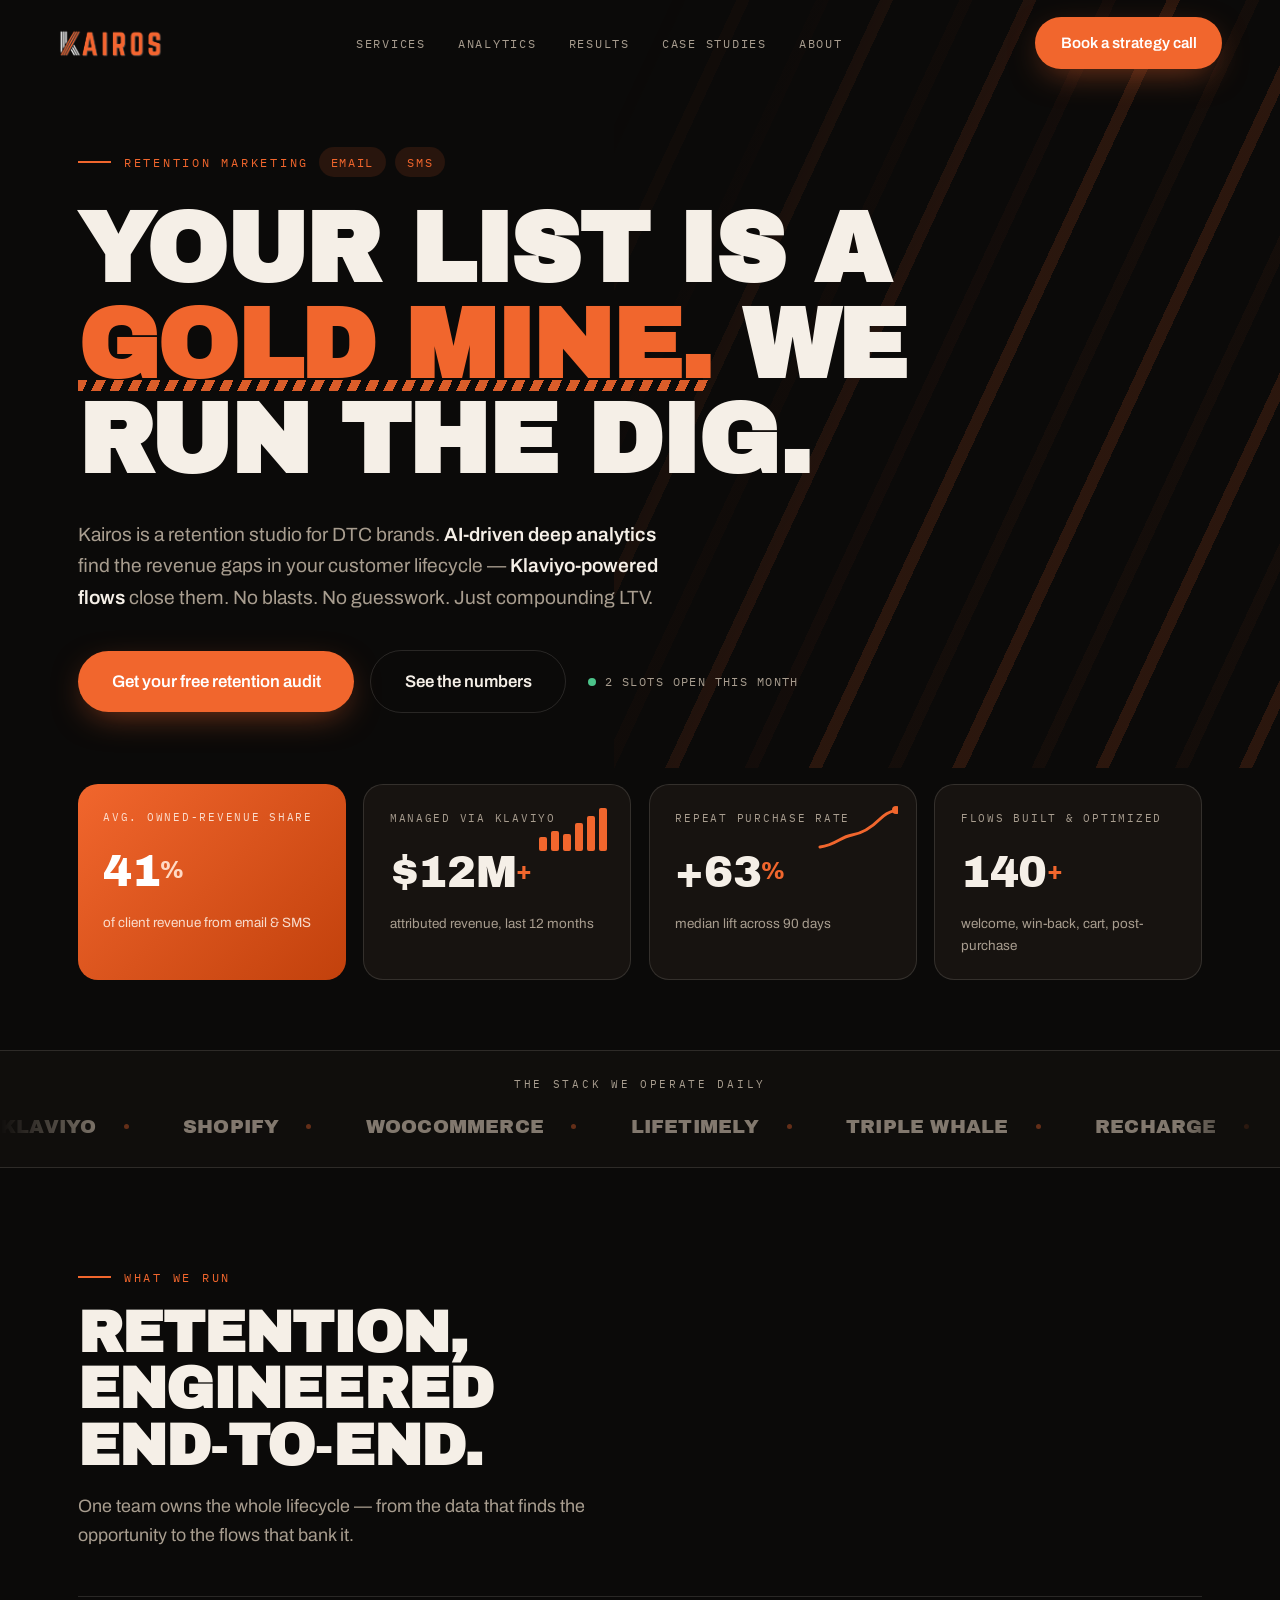
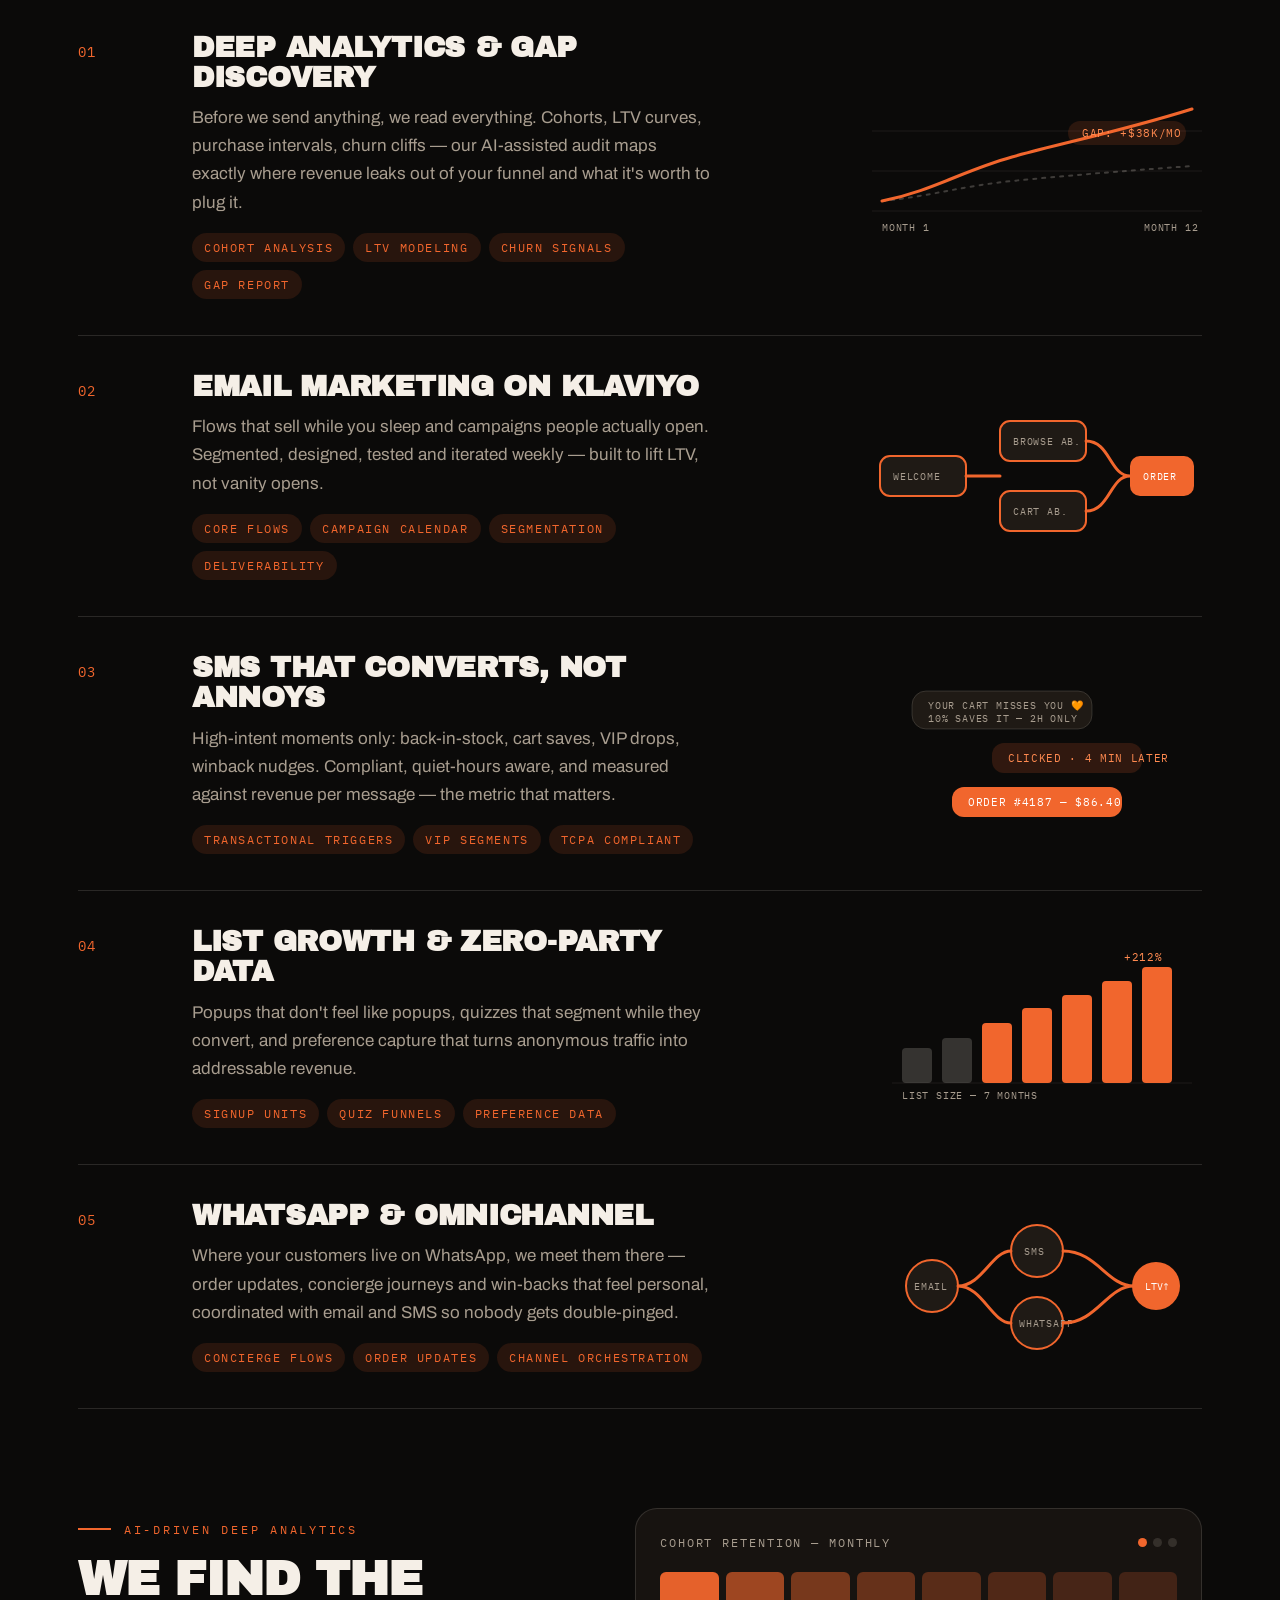
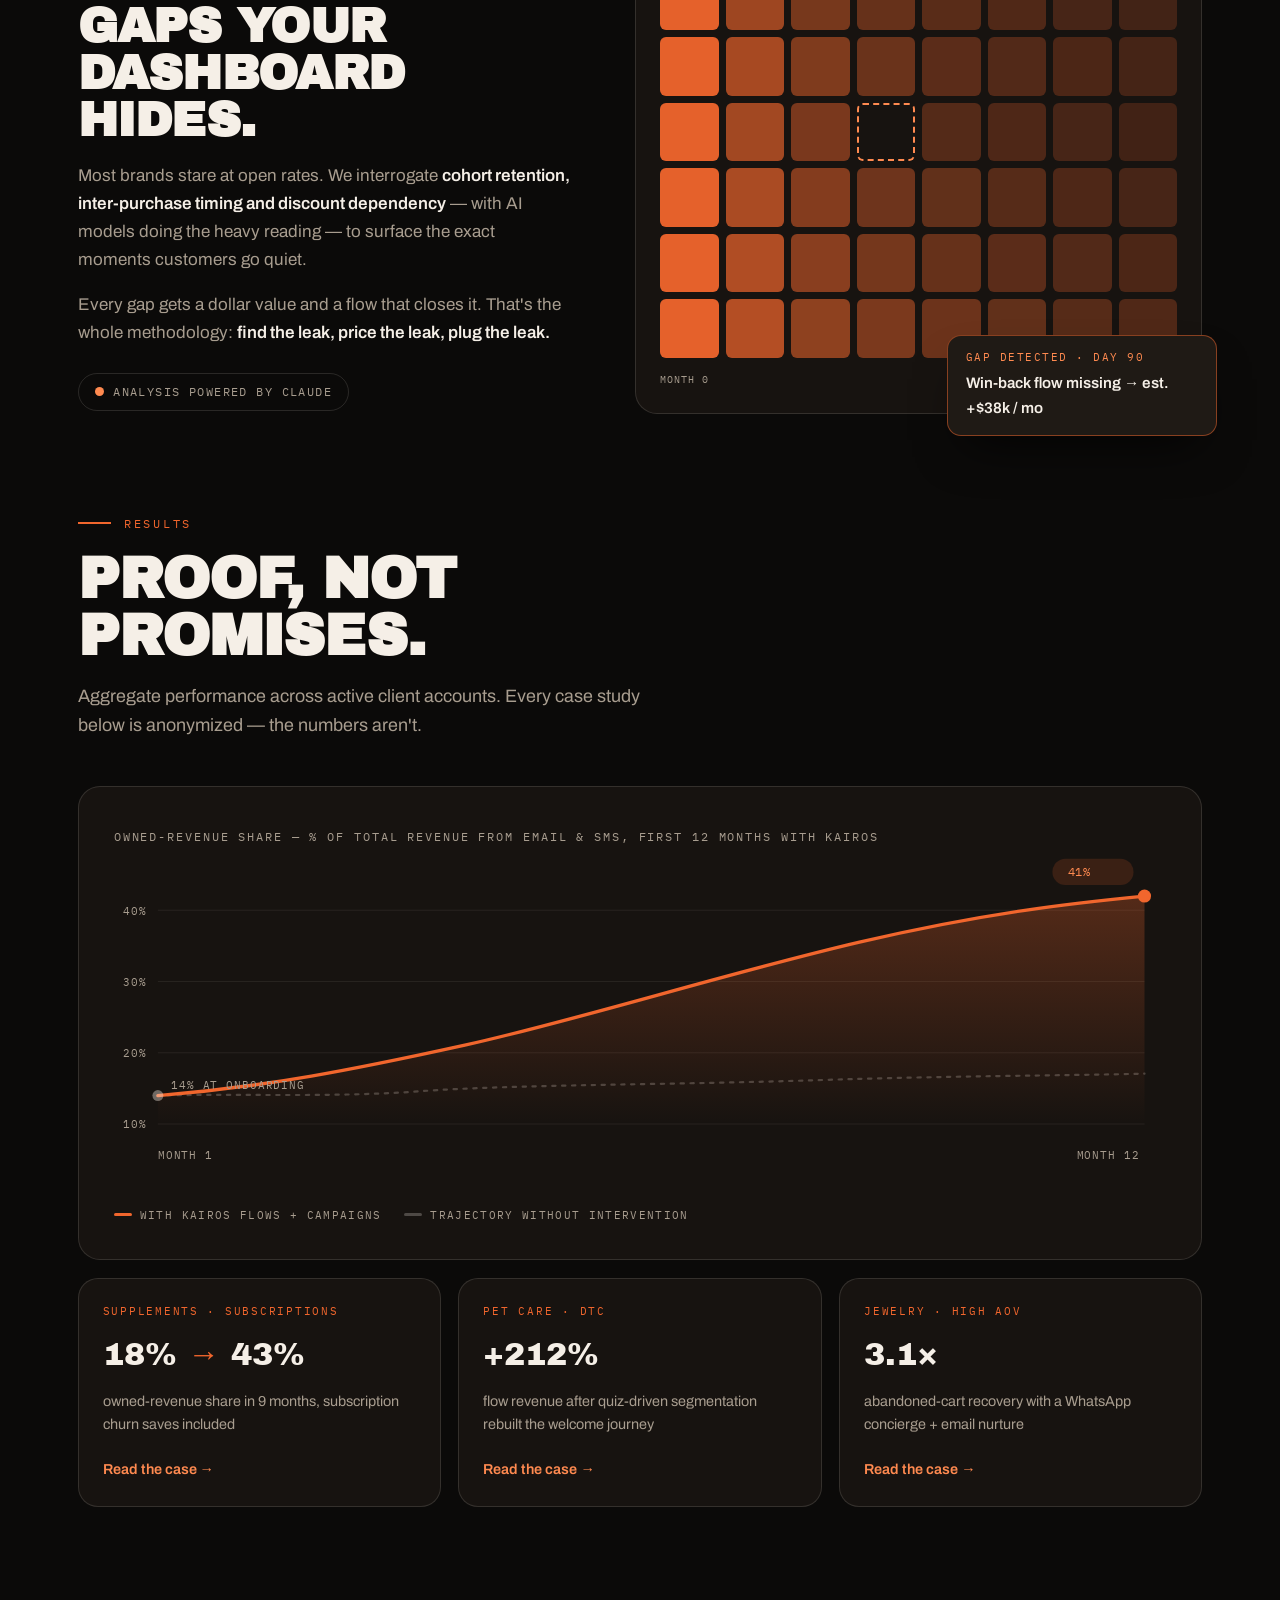
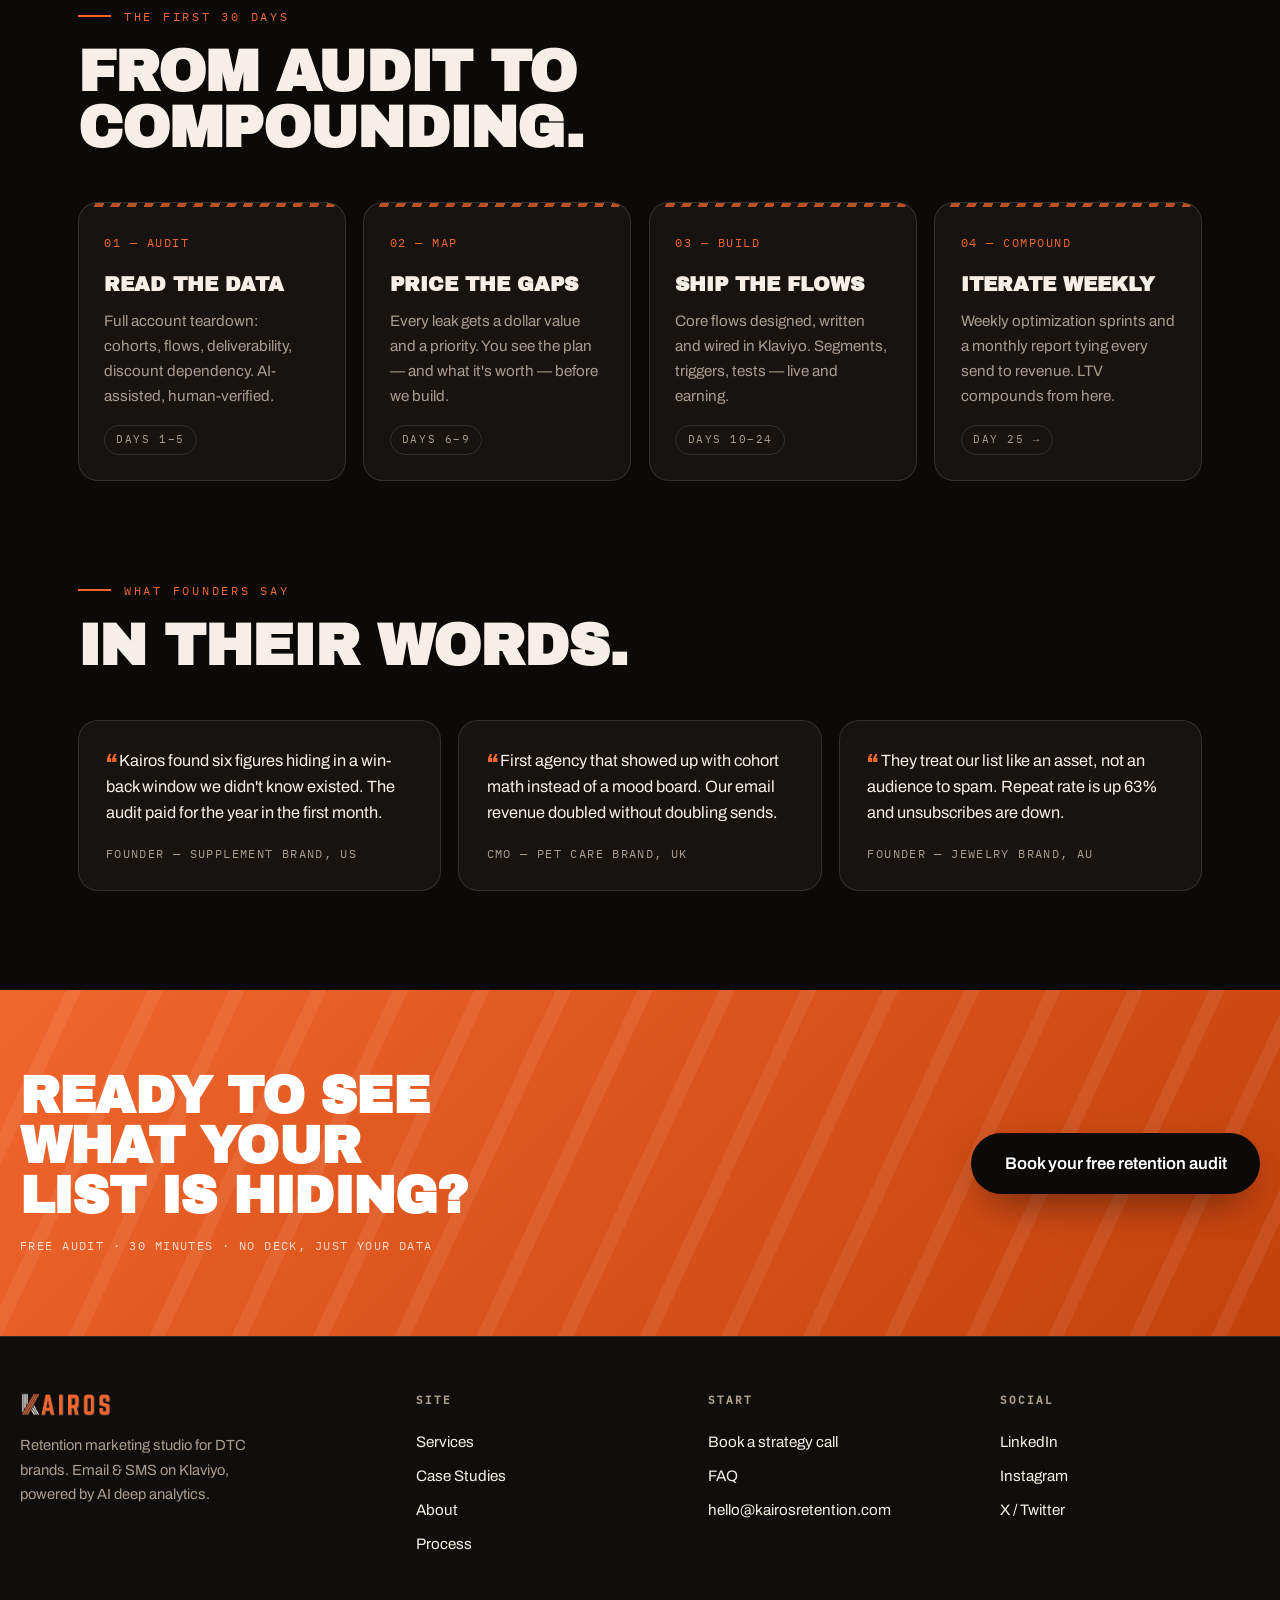
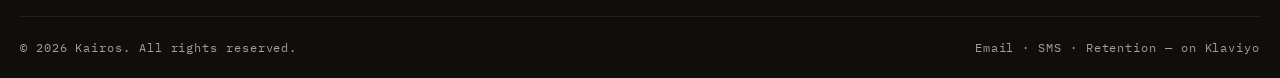
==== commit f0300629: "Replace fake brand icons with clean text wordmarks The stack marquee used generic placeholder glyphs" ====
--- a/index.html
+++ b/index.html
@@ -114,16 +114,16 @@
       <p class="marquee-label">The stack we operate daily</p>
       <div class="marquee">
         <div class="marquee-track" data-marquee>
-          <span class="mk"><svg viewBox="0 0 24 24" fill="none" stroke="currentColor" stroke-width="2"><path d="M3 20V10l6 5 6-9 6 6v8H3z"/></svg>Klaviyo</span>
-          <span class="mk"><svg viewBox="0 0 24 24" fill="none" stroke="currentColor" stroke-width="2"><path d="M6 7h12l1 13H5L6 7z"/><path d="M9 10V6a3 3 0 016 0v4"/></svg>Shopify</span>
-          <span class="mk"><svg viewBox="0 0 24 24" fill="none" stroke="currentColor" stroke-width="2"><circle cx="12" cy="12" r="9"/><path d="M7 9l2.5 7L12 9l2.5 7L17 9"/></svg>WooCommerce</span>
-          <span class="mk"><svg viewBox="0 0 24 24" fill="none" stroke="currentColor" stroke-width="2"><path d="M4 19V5M4 19h16M8 15v-4M12 15V8M16 15v-6"/></svg>Lifetimely</span>
-          <span class="mk"><svg viewBox="0 0 24 24" fill="none" stroke="currentColor" stroke-width="2"><path d="M3 14c3-6 7-6 9 0s6 6 9 0"/></svg>Triple Whale</span>
-          <span class="mk"><svg viewBox="0 0 24 24" fill="none" stroke="currentColor" stroke-width="2"><path d="M17 4a5 5 0 11-9.9 1M7 20a5 5 0 119.9-1"/><path d="M17 4l-3 .5M7 20l3-.5"/></svg>Recharge</span>
-          <span class="mk"><svg viewBox="0 0 24 24" fill="none" stroke="currentColor" stroke-width="2"><path d="M4 6h16v10H9l-5 4V6z"/></svg>Gorgias</span>
-          <span class="mk"><svg viewBox="0 0 24 24" fill="none" stroke="currentColor" stroke-width="2"><path d="M12 3l2.2 6.8H21l-5.6 4 2.2 6.8-5.6-4.2-5.6 4.2 2.2-6.8L3 9.8h6.8L12 3z"/></svg>Claude AI</span>
-          <span class="mk"><svg viewBox="0 0 24 24" fill="none" stroke="currentColor" stroke-width="2"><rect x="3" y="5" width="18" height="14" rx="3"/><path d="M3 10h18"/></svg>Meta Ads</span>
-          <span class="mk"><svg viewBox="0 0 24 24" fill="none" stroke="currentColor" stroke-width="2"><path d="M12 21s-7-4.6-9.5-9A5.5 5.5 0 0112 6.5 5.5 5.5 0 0121.5 12c-2.5 4.4-9.5 9-9.5 9z"/></svg>Okendo</span>
+          <span class="mk">Klaviyo</span>
+          <span class="mk">Shopify</span>
+          <span class="mk">WooCommerce</span>
+          <span class="mk">Lifetimely</span>
+          <span class="mk">Triple Whale</span>
+          <span class="mk">Recharge</span>
+          <span class="mk">Gorgias</span>
+          <span class="mk">Claude AI</span>
+          <span class="mk">Meta Ads</span>
+          <span class="mk">Okendo</span>
         </div>
       </div>
     </section>
--- a/css/style.css
+++ b/css/style.css
@@ -296,8 +296,29 @@
 .marquee-track { display: flex; align-items: center; gap: 3.4rem; padding-right: 3.4rem; flex-shrink: 0; animation: marquee 30s linear infinite; }
 .marquee:hover .marquee-track { animation-play-state: paused; }
 @keyframes marquee { to { transform: translateX(-100%); } }
-.mk { display: inline-flex; align-items: center; gap: 0.6rem; font-weight: 600; font-size: 1.15rem; color: var(--muted); white-space: nowrap; }
-.mk svg { width: 21px; height: 21px; color: var(--orange); opacity: 0.85; }
+.mk {
+  display: inline-flex;
+  align-items: center;
+  font-family: var(--font-display);
+  text-transform: uppercase;
+  letter-spacing: 0.01em;
+  font-size: 1.2rem;
+  color: var(--muted);
+  white-space: nowrap;
+  opacity: 0.75;
+  transition: opacity 0.25s, color 0.25s;
+}
+.marquee-track .mk:not(:last-child)::after {
+  content: "";
+  display: inline-block;
+  width: 5px;
+  height: 5px;
+  border-radius: 50%;
+  background: var(--orange);
+  margin-left: 1.7rem;
+  opacity: 0.5;
+}
+.mk:hover { opacity: 1; color: var(--text); }
 
 /* ---------- section scaffolding ---------- */
 .section { position: relative; padding: clamp(4.5rem, 11vh, 8rem) 0 0; }
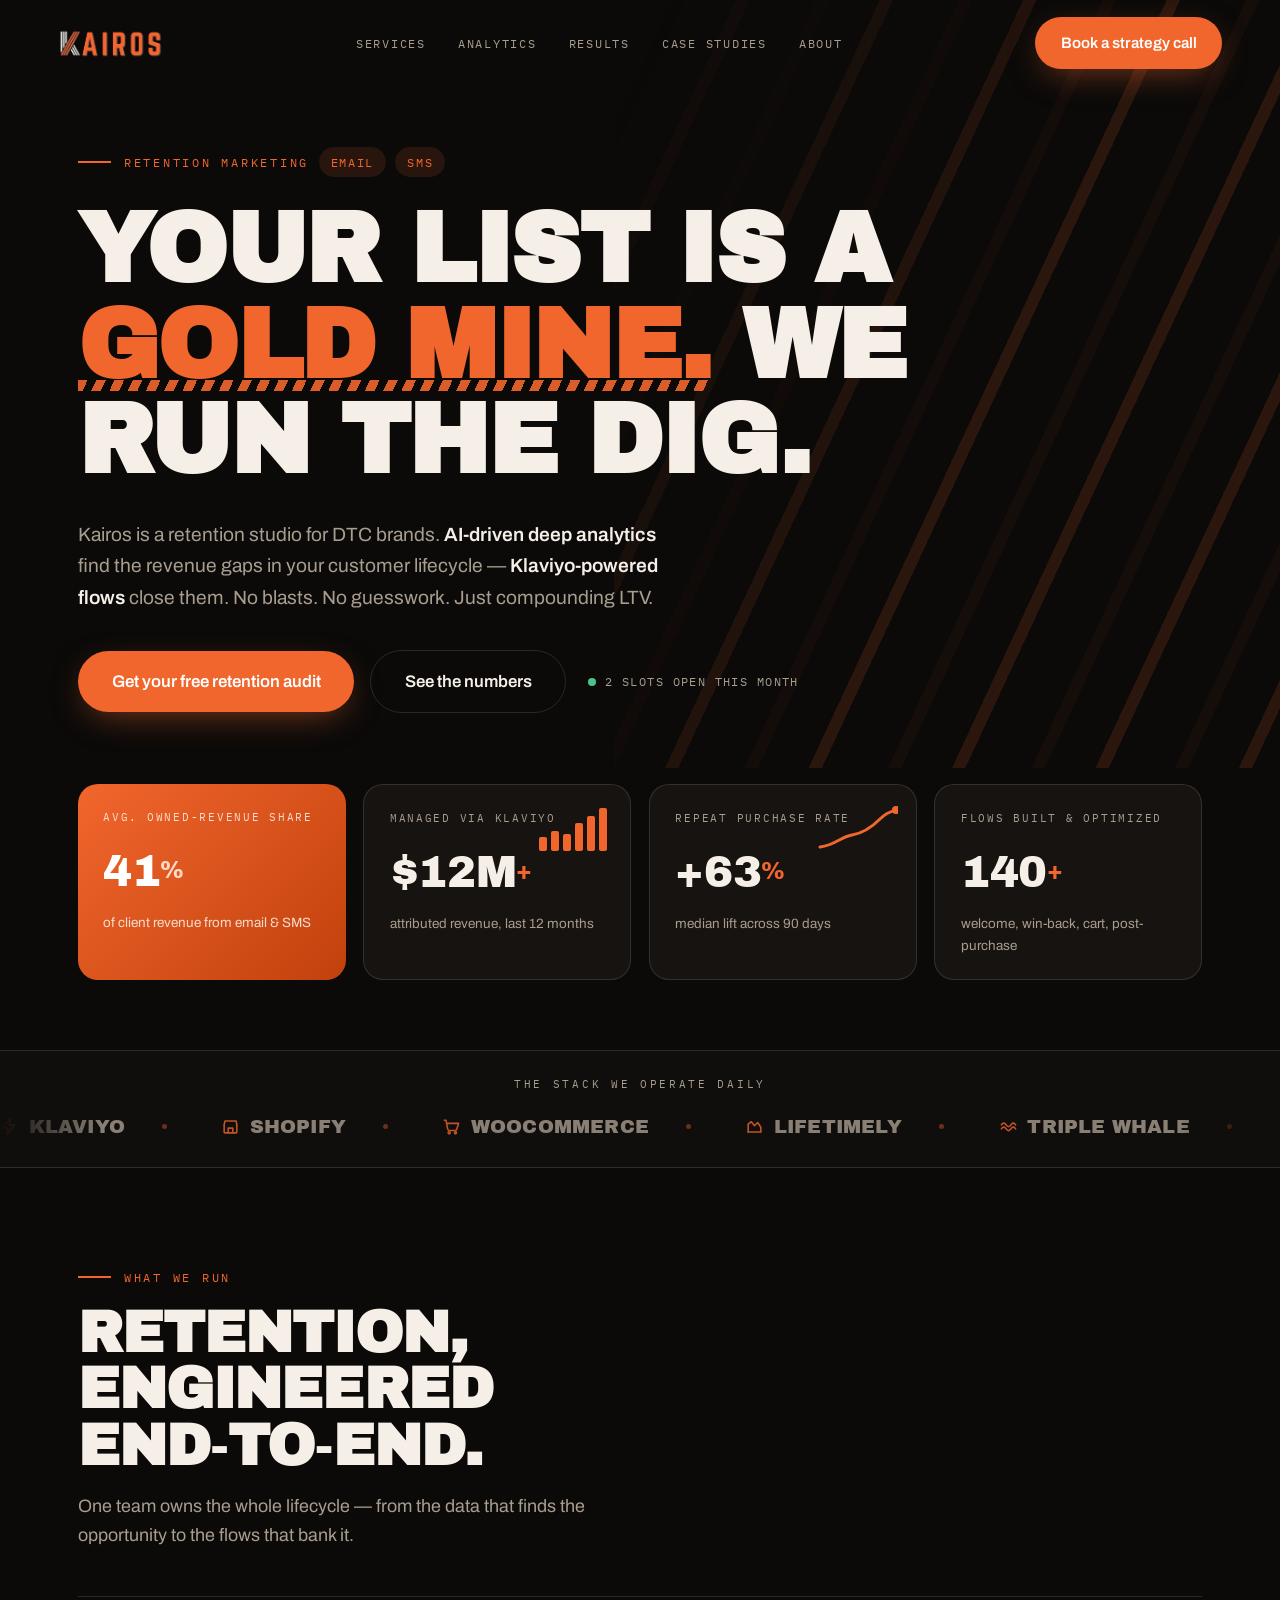
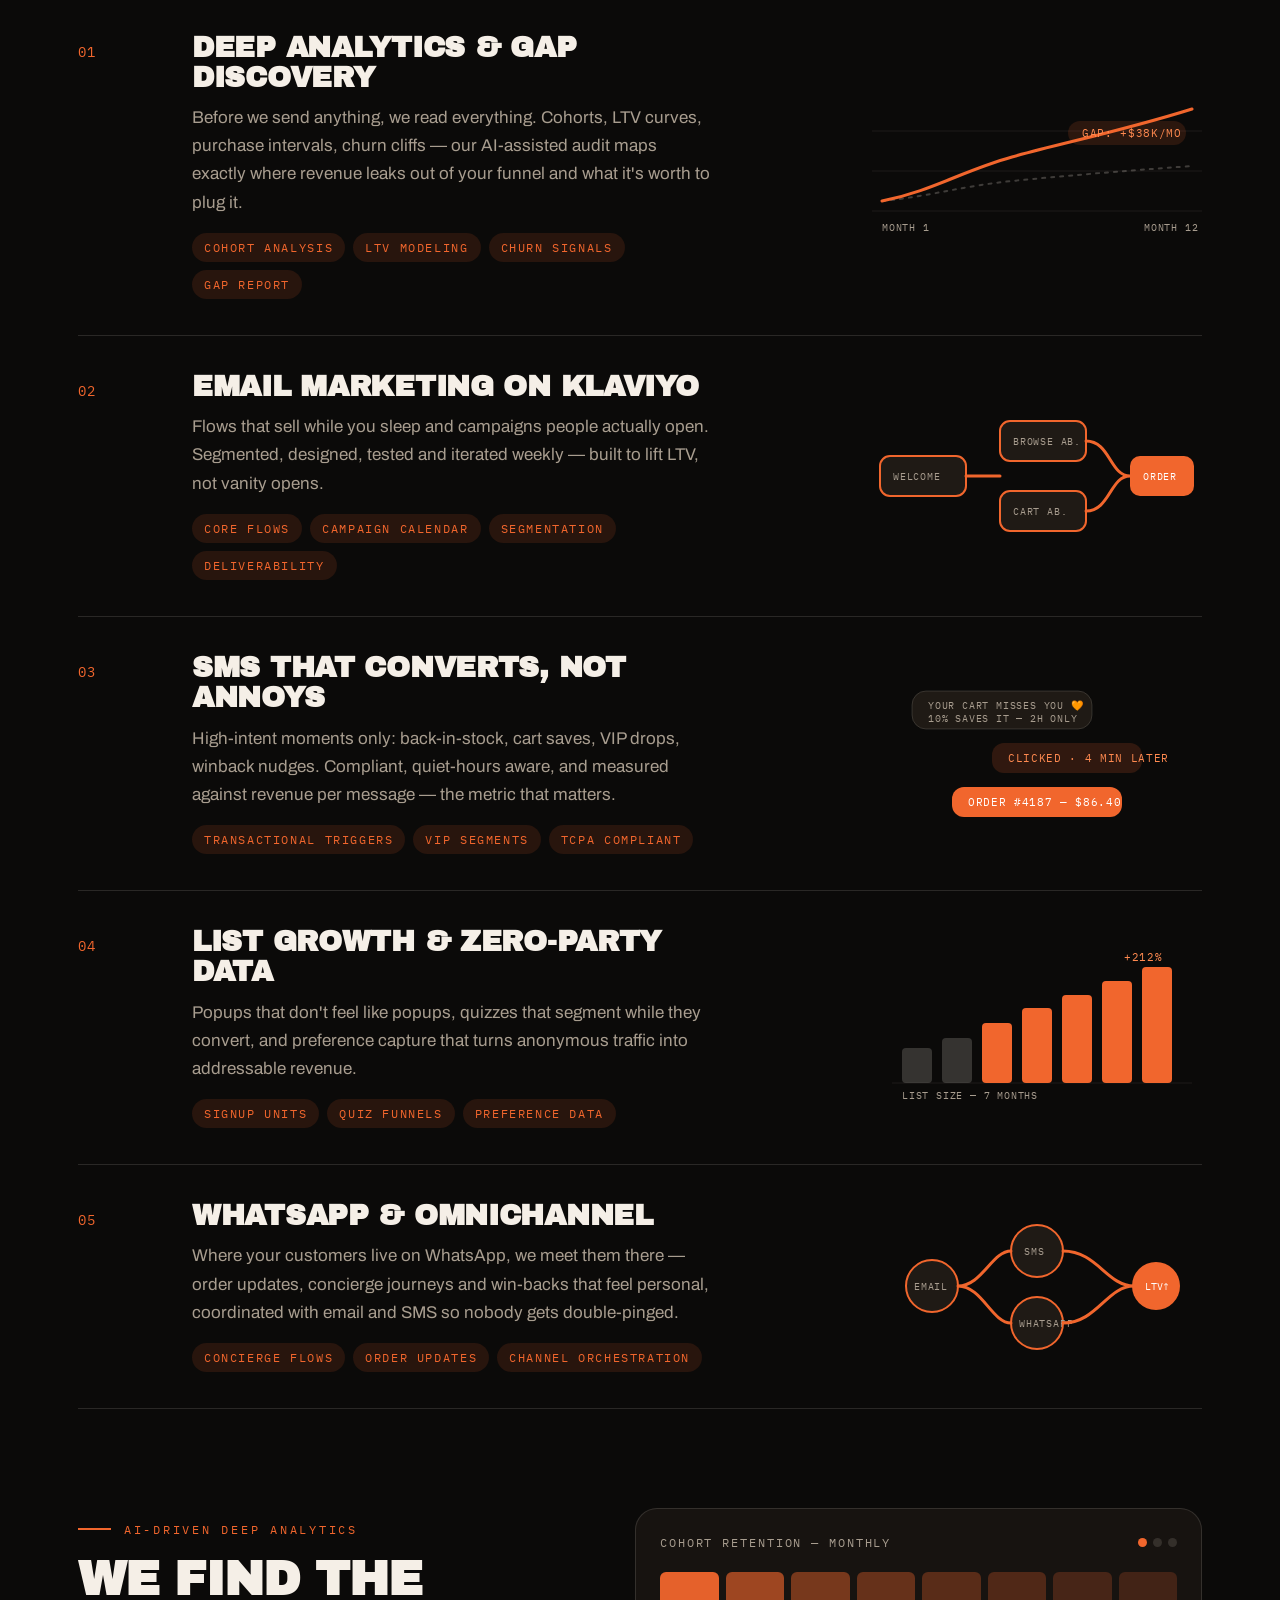
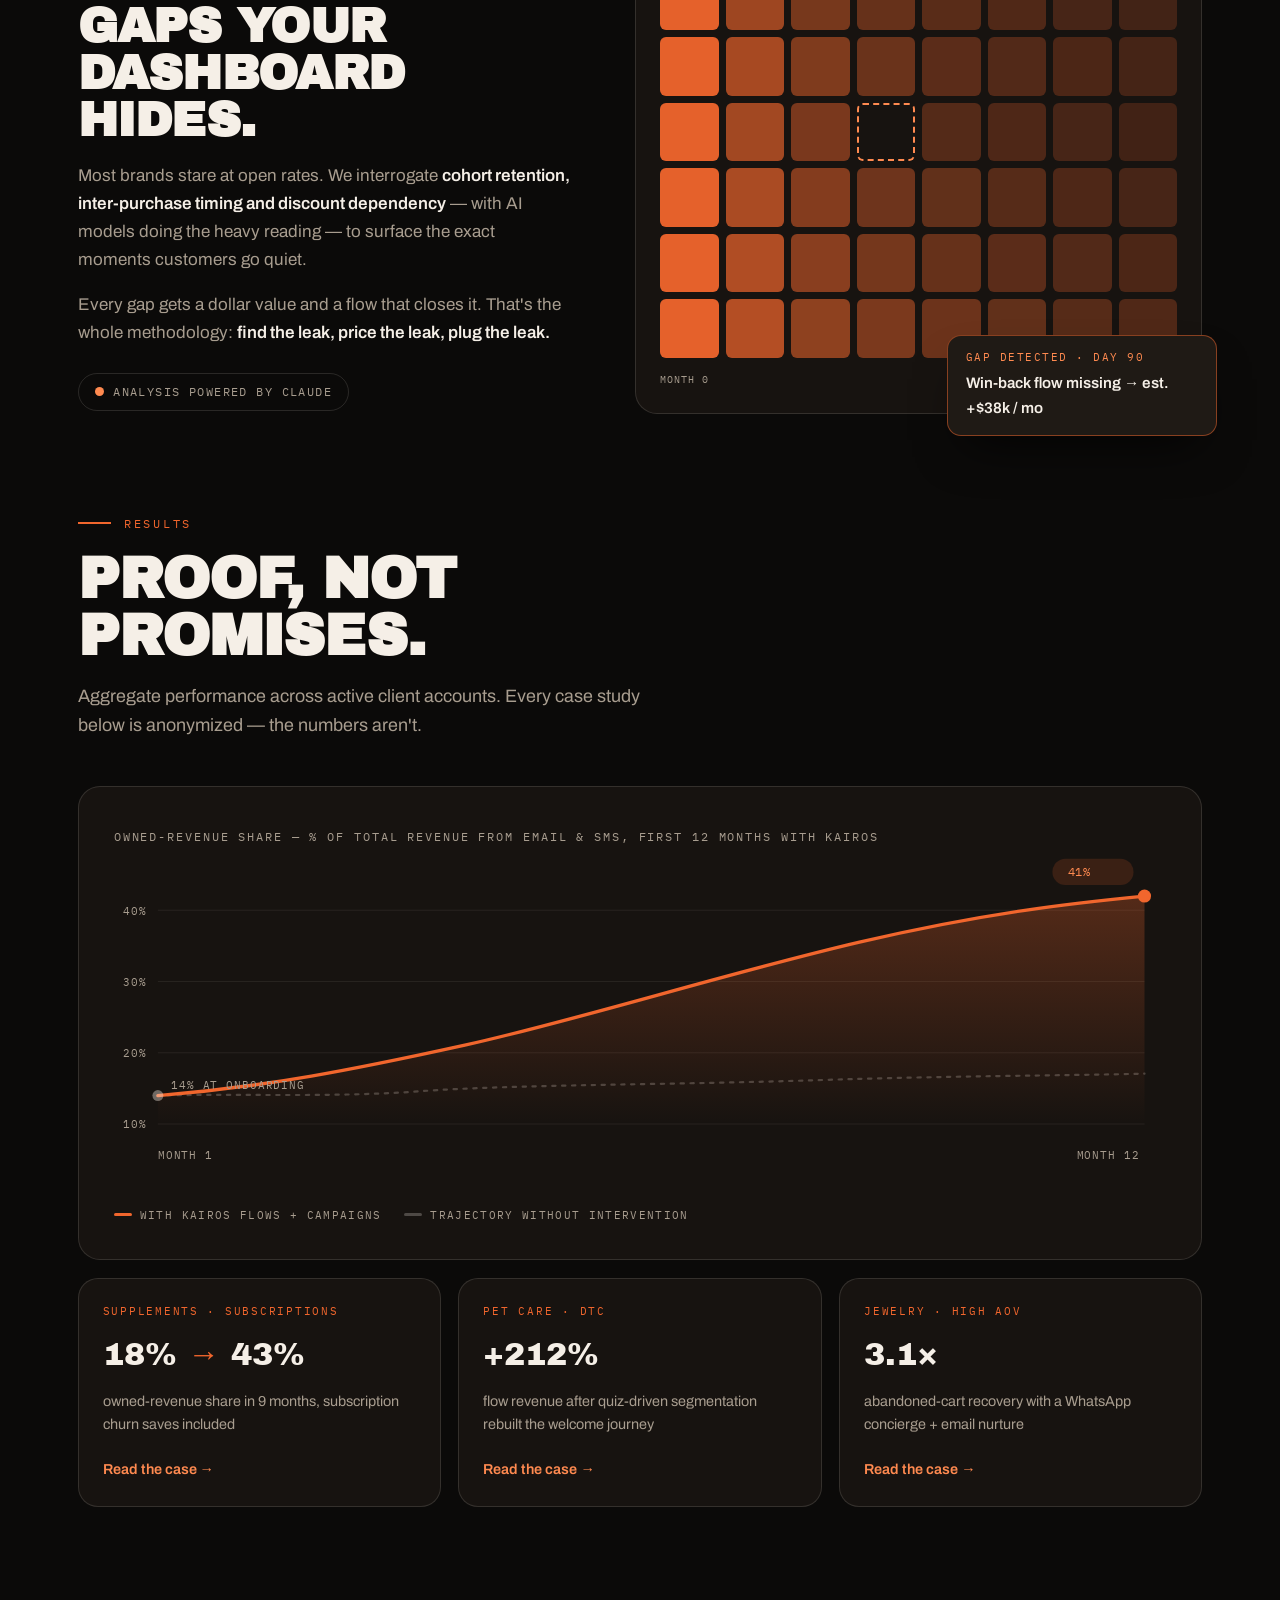
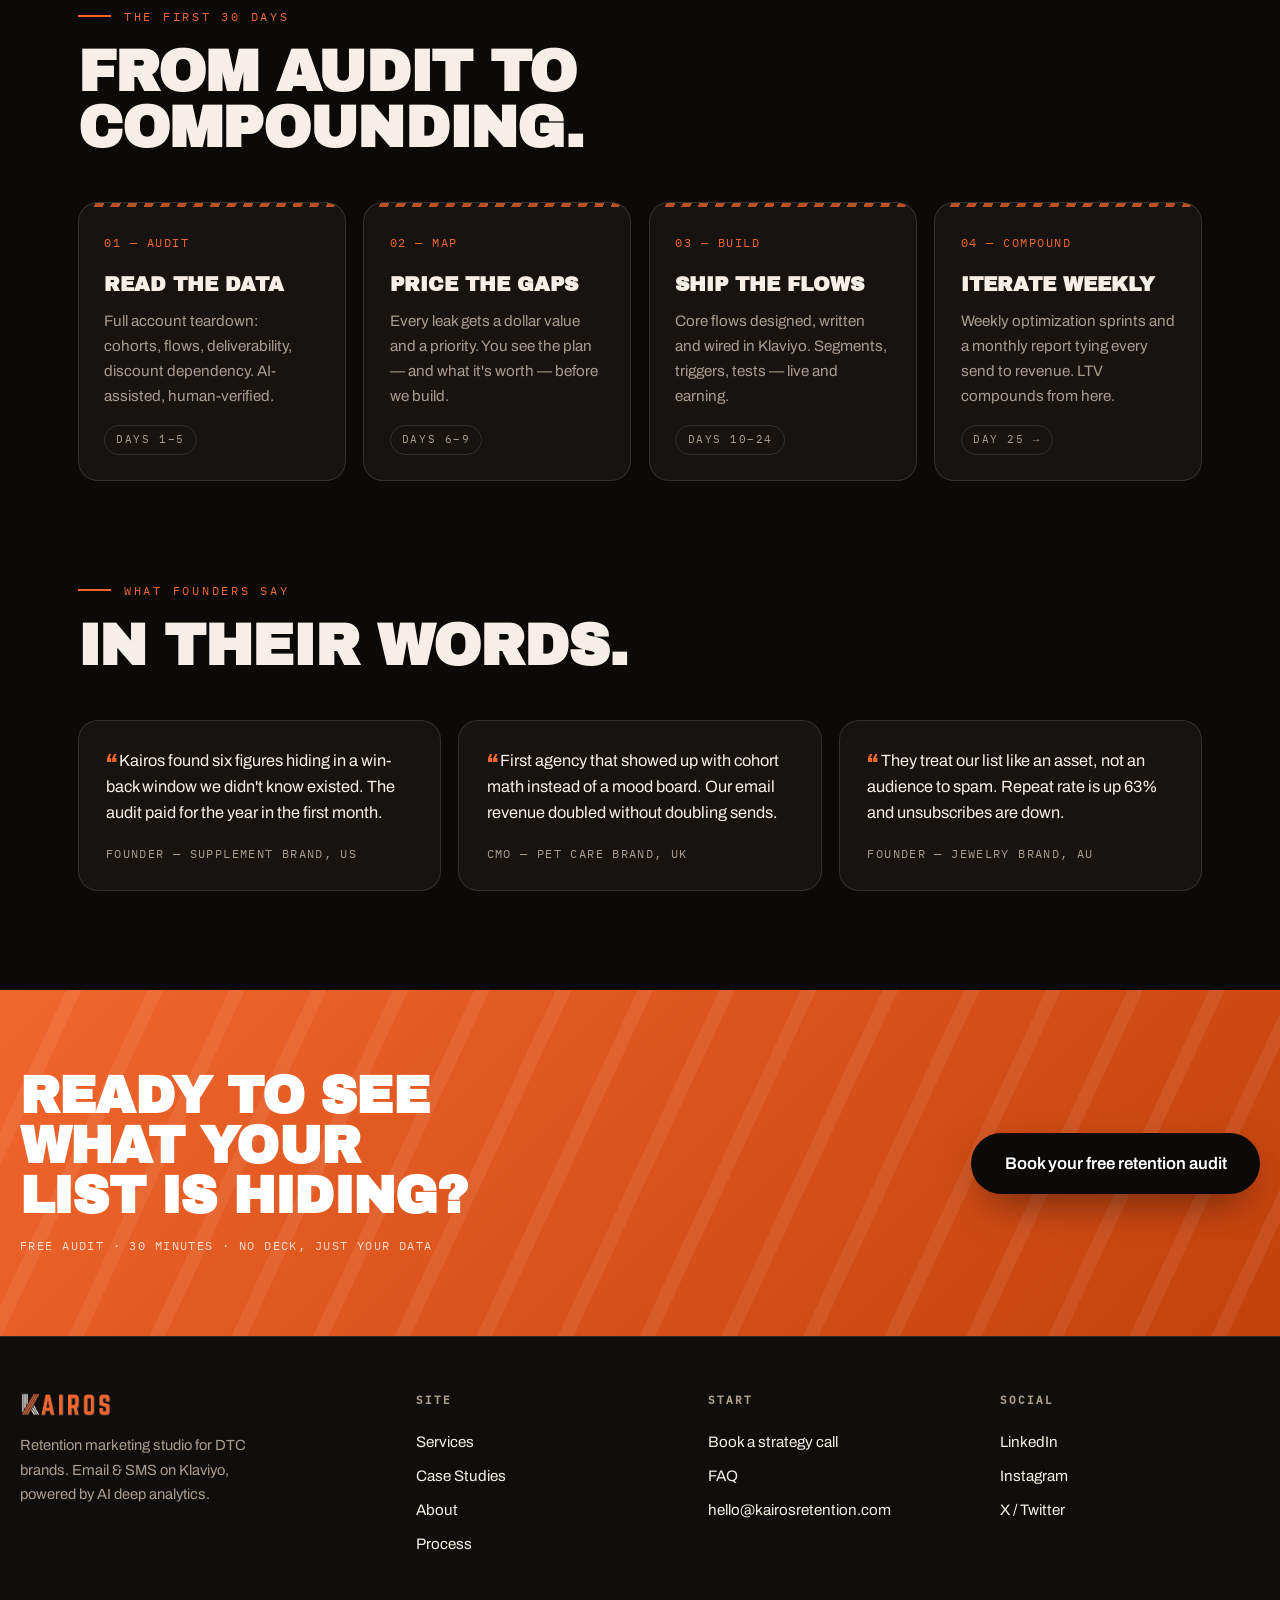
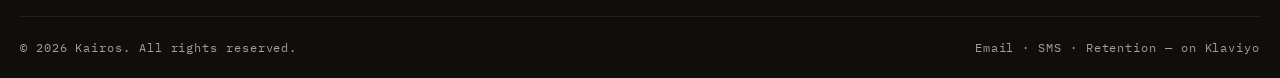
==== commit 004548d9: "Add orange outline icons to stack marks on home and about pages Each tool gets a distinct, generic o" ====
--- a/index.html
+++ b/index.html
@@ -114,16 +114,16 @@
       <p class="marquee-label">The stack we operate daily</p>
       <div class="marquee">
         <div class="marquee-track" data-marquee>
-          <span class="mk">Klaviyo</span>
-          <span class="mk">Shopify</span>
-          <span class="mk">WooCommerce</span>
-          <span class="mk">Lifetimely</span>
-          <span class="mk">Triple Whale</span>
-          <span class="mk">Recharge</span>
-          <span class="mk">Gorgias</span>
-          <span class="mk">Claude AI</span>
-          <span class="mk">Meta Ads</span>
-          <span class="mk">Okendo</span>
+          <span class="mk"><svg viewBox="0 0 24 24" fill="none" stroke="currentColor" stroke-width="2" stroke-linecap="round" stroke-linejoin="round"><path d="M13 2L4 14h6l-1 8 9-12h-6l1-8z"/></svg>Klaviyo</span>
+          <span class="mk"><svg viewBox="0 0 24 24" fill="none" stroke="currentColor" stroke-width="2" stroke-linecap="round" stroke-linejoin="round"><path d="M4 10l1-5h14l1 5"/><path d="M4 10v9a1 1 0 001 1h14a1 1 0 001-1v-9"/><path d="M9 20v-6h6v6"/></svg>Shopify</span>
+          <span class="mk"><svg viewBox="0 0 24 24" fill="none" stroke="currentColor" stroke-width="2" stroke-linecap="round" stroke-linejoin="round"><circle cx="9" cy="20" r="1.3"/><circle cx="17" cy="20" r="1.3"/><path d="M3 4h2l2.2 11.2a2 2 0 002 1.8h7.4a2 2 0 002-1.6L21 8H6.2"/></svg>WooCommerce</span>
+          <span class="mk"><svg viewBox="0 0 24 24" fill="none" stroke="currentColor" stroke-width="2" stroke-linecap="round" stroke-linejoin="round"><path d="M4 19h16"/><path d="M4 19V9l4-3 4 5 4-4 4 6v6"/></svg>Lifetimely</span>
+          <span class="mk"><svg viewBox="0 0 24 24" fill="none" stroke="currentColor" stroke-width="2" stroke-linecap="round" stroke-linejoin="round"><path d="M3 15c2-3 4-3 6 0s4 3 6 0 4-3 6 0"/><path d="M3 10c2-3 4-3 6 0s4 3 6 0 4-3 6 0"/></svg>Triple Whale</span>
+          <span class="mk"><svg viewBox="0 0 24 24" fill="none" stroke="currentColor" stroke-width="2" stroke-linecap="round" stroke-linejoin="round"><path d="M20 11A8 8 0 105.5 16.5"/><path d="M20 4v7h-7"/></svg>Recharge</span>
+          <span class="mk"><svg viewBox="0 0 24 24" fill="none" stroke="currentColor" stroke-width="2" stroke-linecap="round" stroke-linejoin="round"><path d="M21 11.5a8.4 8.4 0 01-1.9 5.4 8.5 8.5 0 01-11.8 1.7L3 20l1.6-4.3A8.5 8.5 0 0112 3.5a8.4 8.4 0 019 8z"/></svg>Gorgias</span>
+          <span class="mk"><svg viewBox="0 0 24 24" fill="none" stroke="currentColor" stroke-width="2" stroke-linecap="round" stroke-linejoin="round"><path d="M12 3l2.2 6.8H21l-5.6 4 2.2 6.8-5.6-4.2-5.6 4.2 2.2-6.8L3 9.8h6.8L12 3z"/></svg>Claude AI</span>
+          <span class="mk"><svg viewBox="0 0 24 24" fill="none" stroke="currentColor" stroke-width="2" stroke-linecap="round" stroke-linejoin="round"><path d="M3 11v2a2 2 0 002 2h1l3 5V4l-3 5H5a2 2 0 00-2 2z"/><path d="M13 8a4 4 0 010 8"/><path d="M16 5a8 8 0 010 14"/></svg>Meta Ads</span>
+          <span class="mk"><svg viewBox="0 0 24 24" fill="none" stroke="currentColor" stroke-width="2" stroke-linecap="round" stroke-linejoin="round"><path d="M12 17.3l-6.2 3.6 1.6-7-5.4-4.7 7.1-.6L12 2l2.9 6.6 7.1.6-5.4 4.7 1.6 7z"/></svg>Okendo</span>
         </div>
       </div>
     </section>
--- a/css/style.css
+++ b/css/style.css
@@ -299,15 +299,17 @@
 .mk {
   display: inline-flex;
   align-items: center;
+  gap: 0.6rem;
   font-family: var(--font-display);
   text-transform: uppercase;
   letter-spacing: 0.01em;
   font-size: 1.2rem;
   color: var(--muted);
   white-space: nowrap;
-  opacity: 0.75;
+  opacity: 0.8;
   transition: opacity 0.25s, color 0.25s;
 }
+.mk svg { width: 19px; height: 19px; color: var(--orange); flex-shrink: 0; }
 .marquee-track .mk:not(:last-child)::after {
   content: "";
   display: inline-block;
@@ -319,6 +321,9 @@
   opacity: 0.5;
 }
 .mk:hover { opacity: 1; color: var(--text); }
+
+.chip-ic { display: inline-flex; align-items: center; gap: 0.4rem; }
+.chip-ic svg { width: 13px; height: 13px; flex-shrink: 0; }
 
 /* ---------- section scaffolding ---------- */
 .section { position: relative; padding: clamp(4.5rem, 11vh, 8rem) 0 0; }
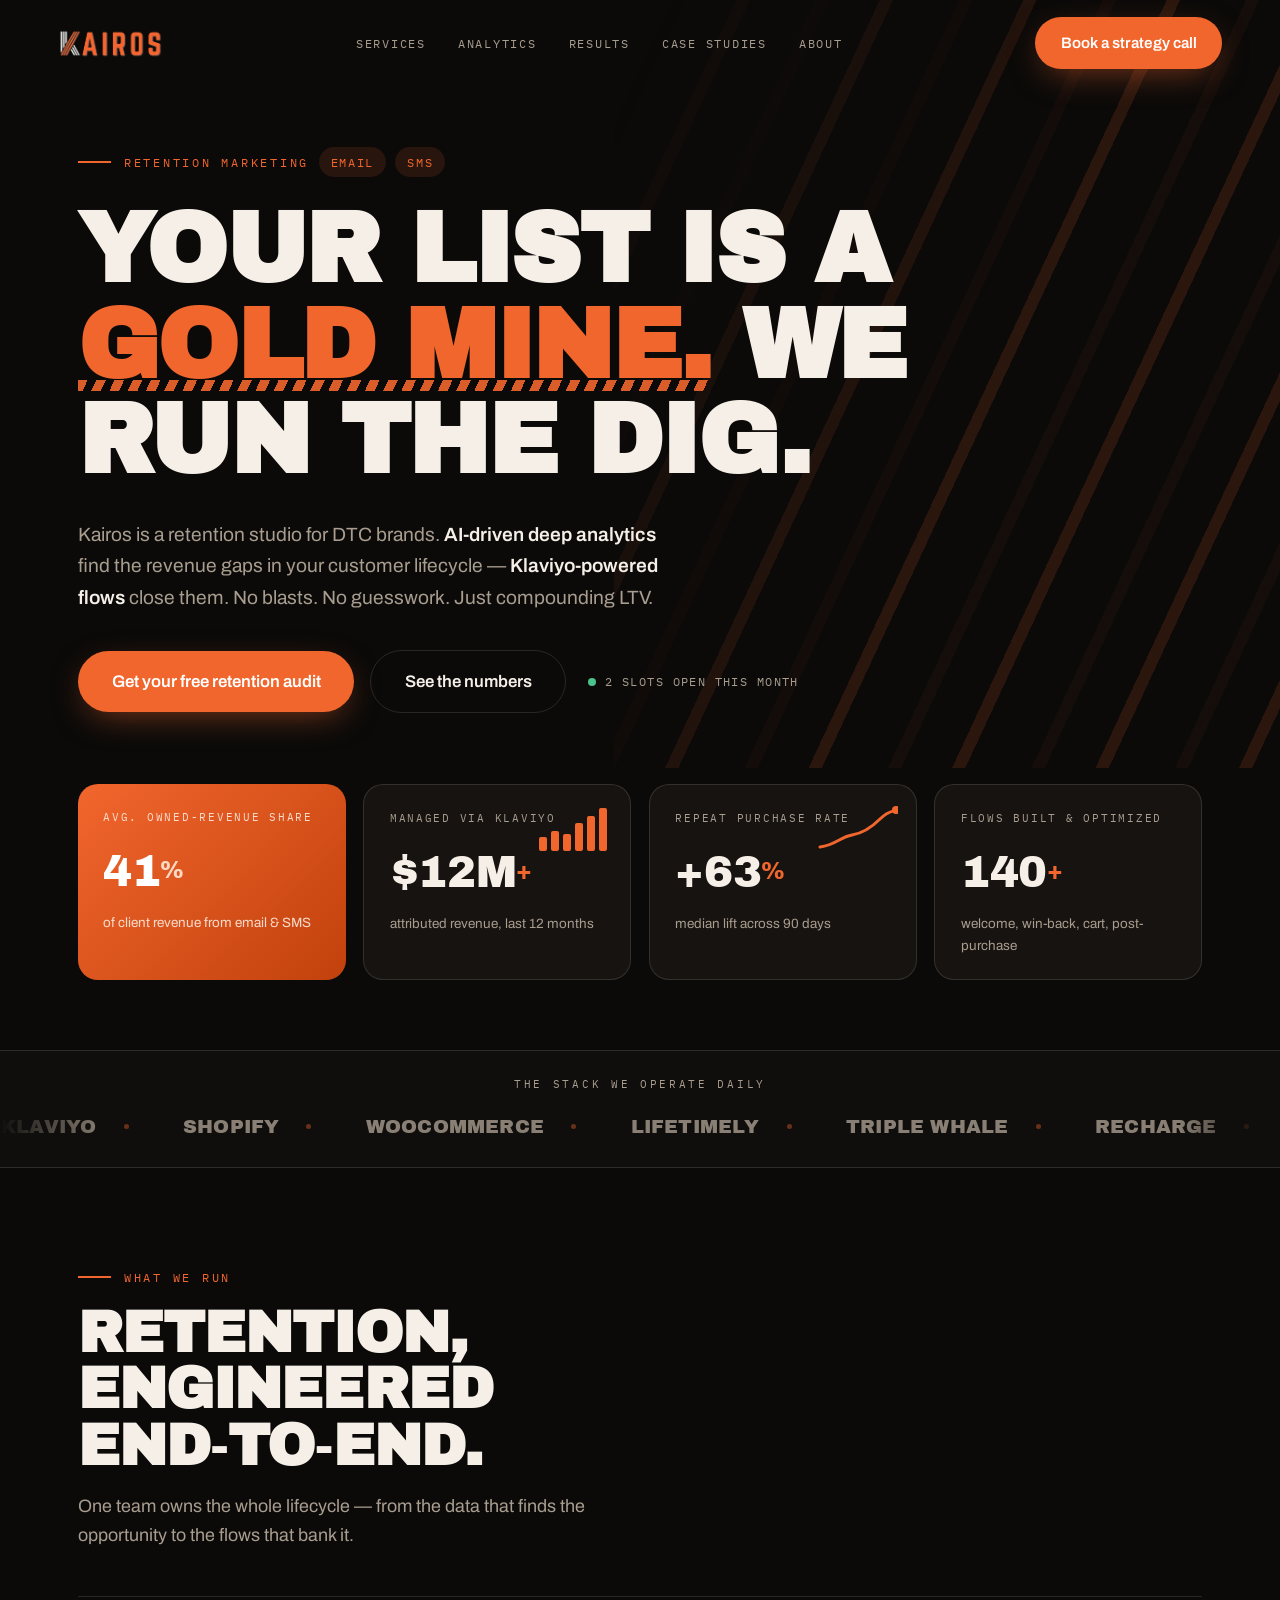
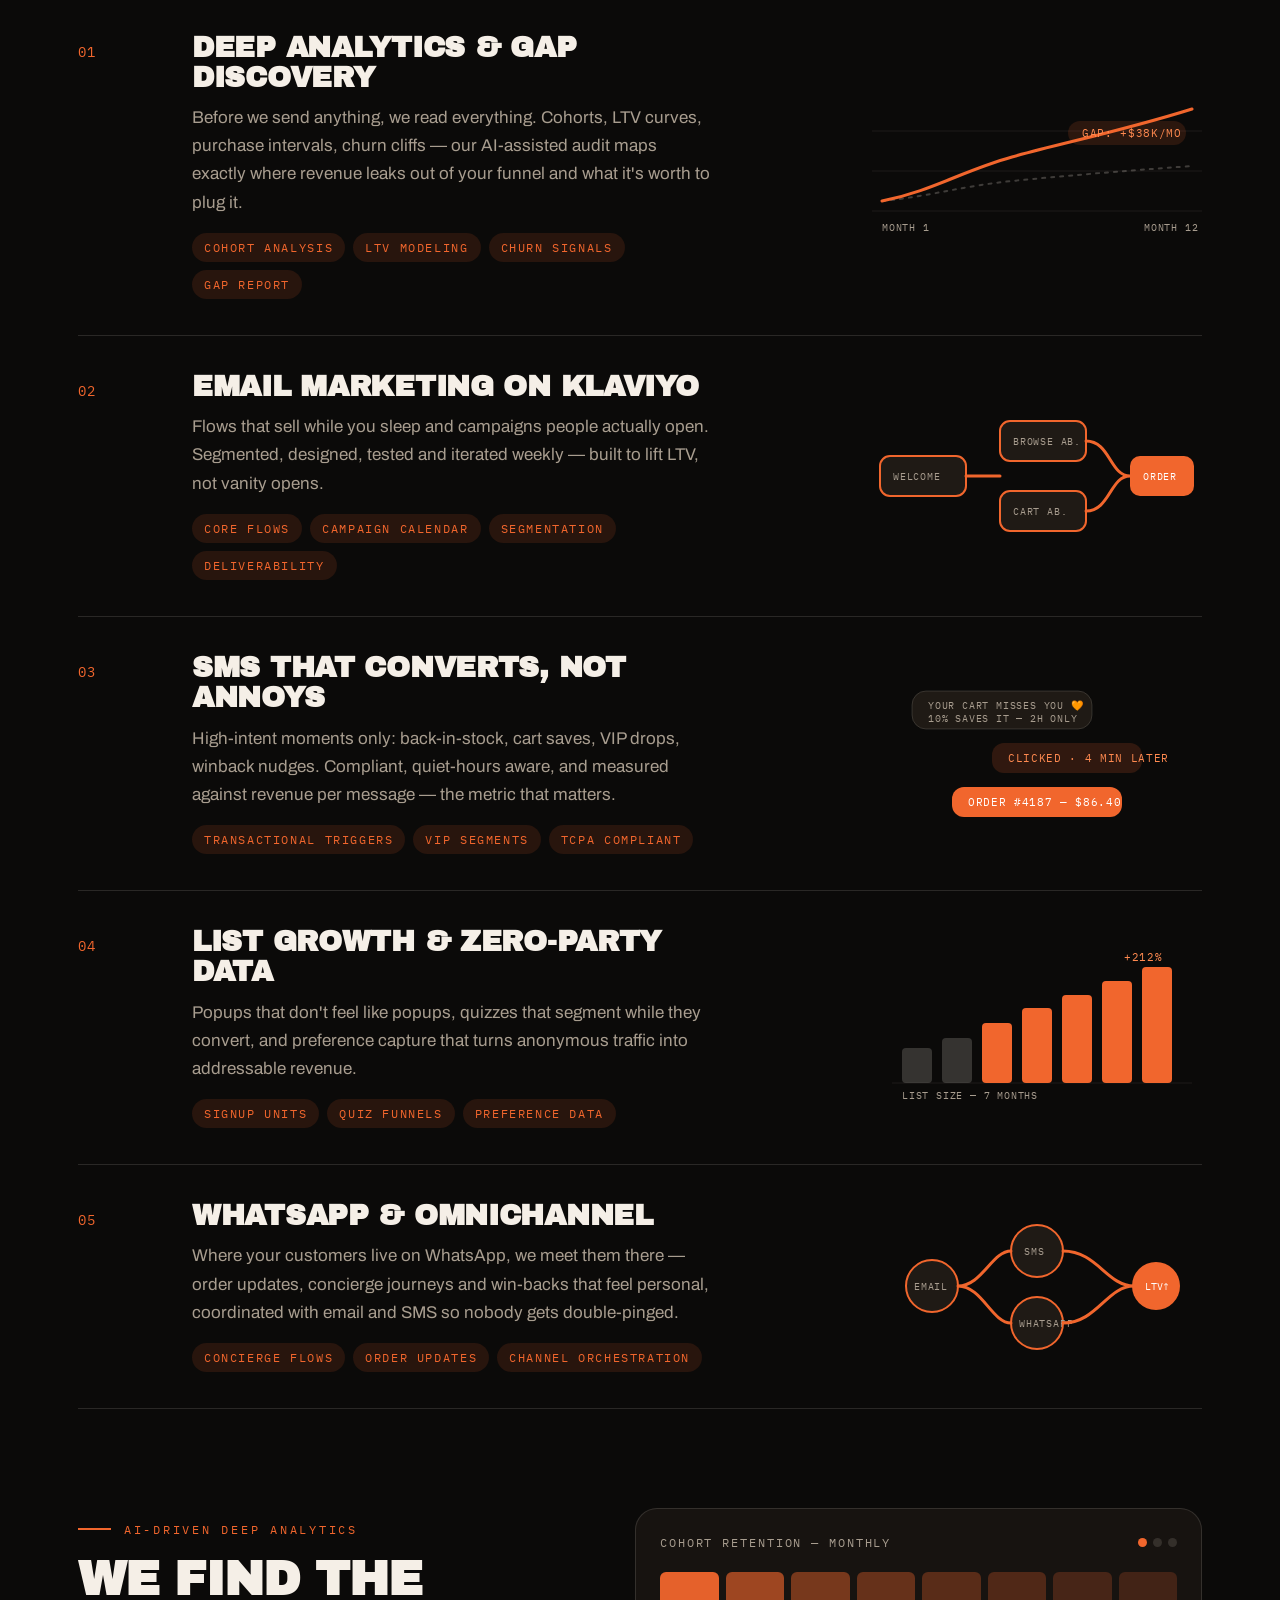
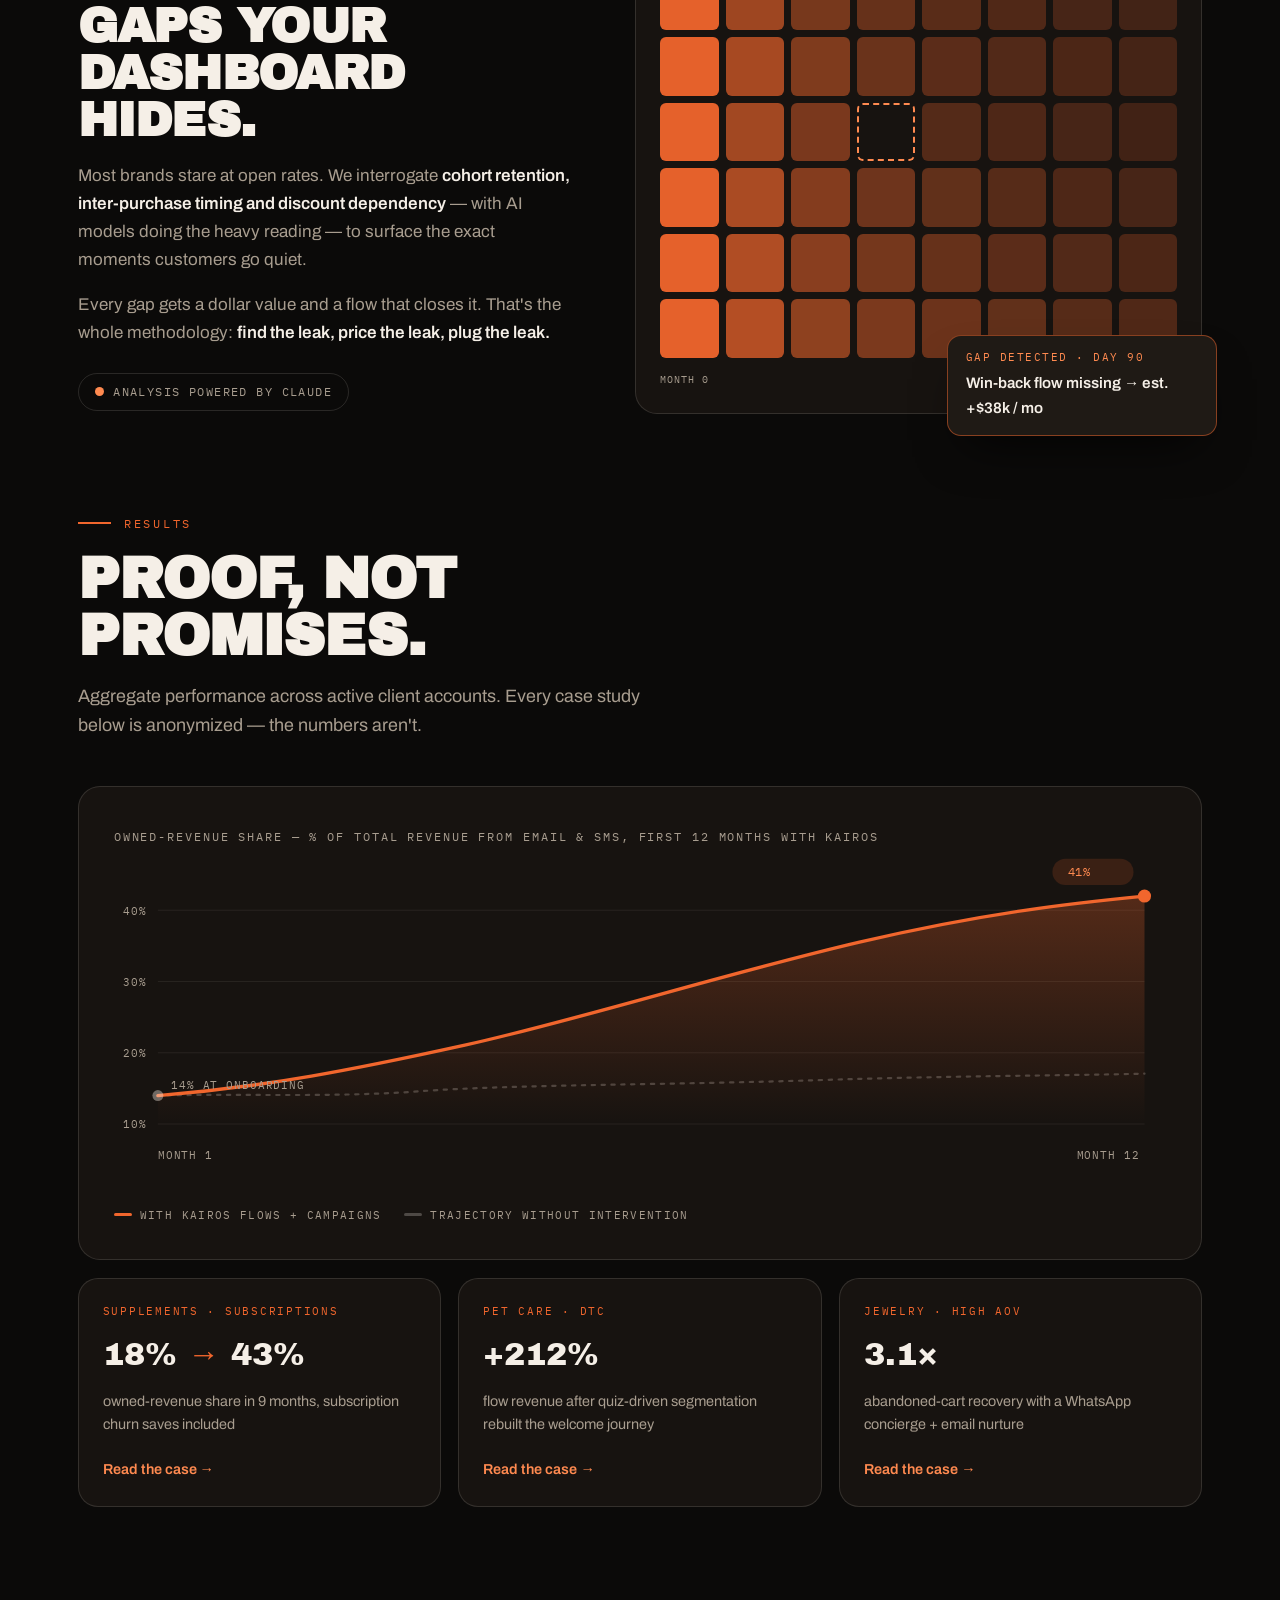
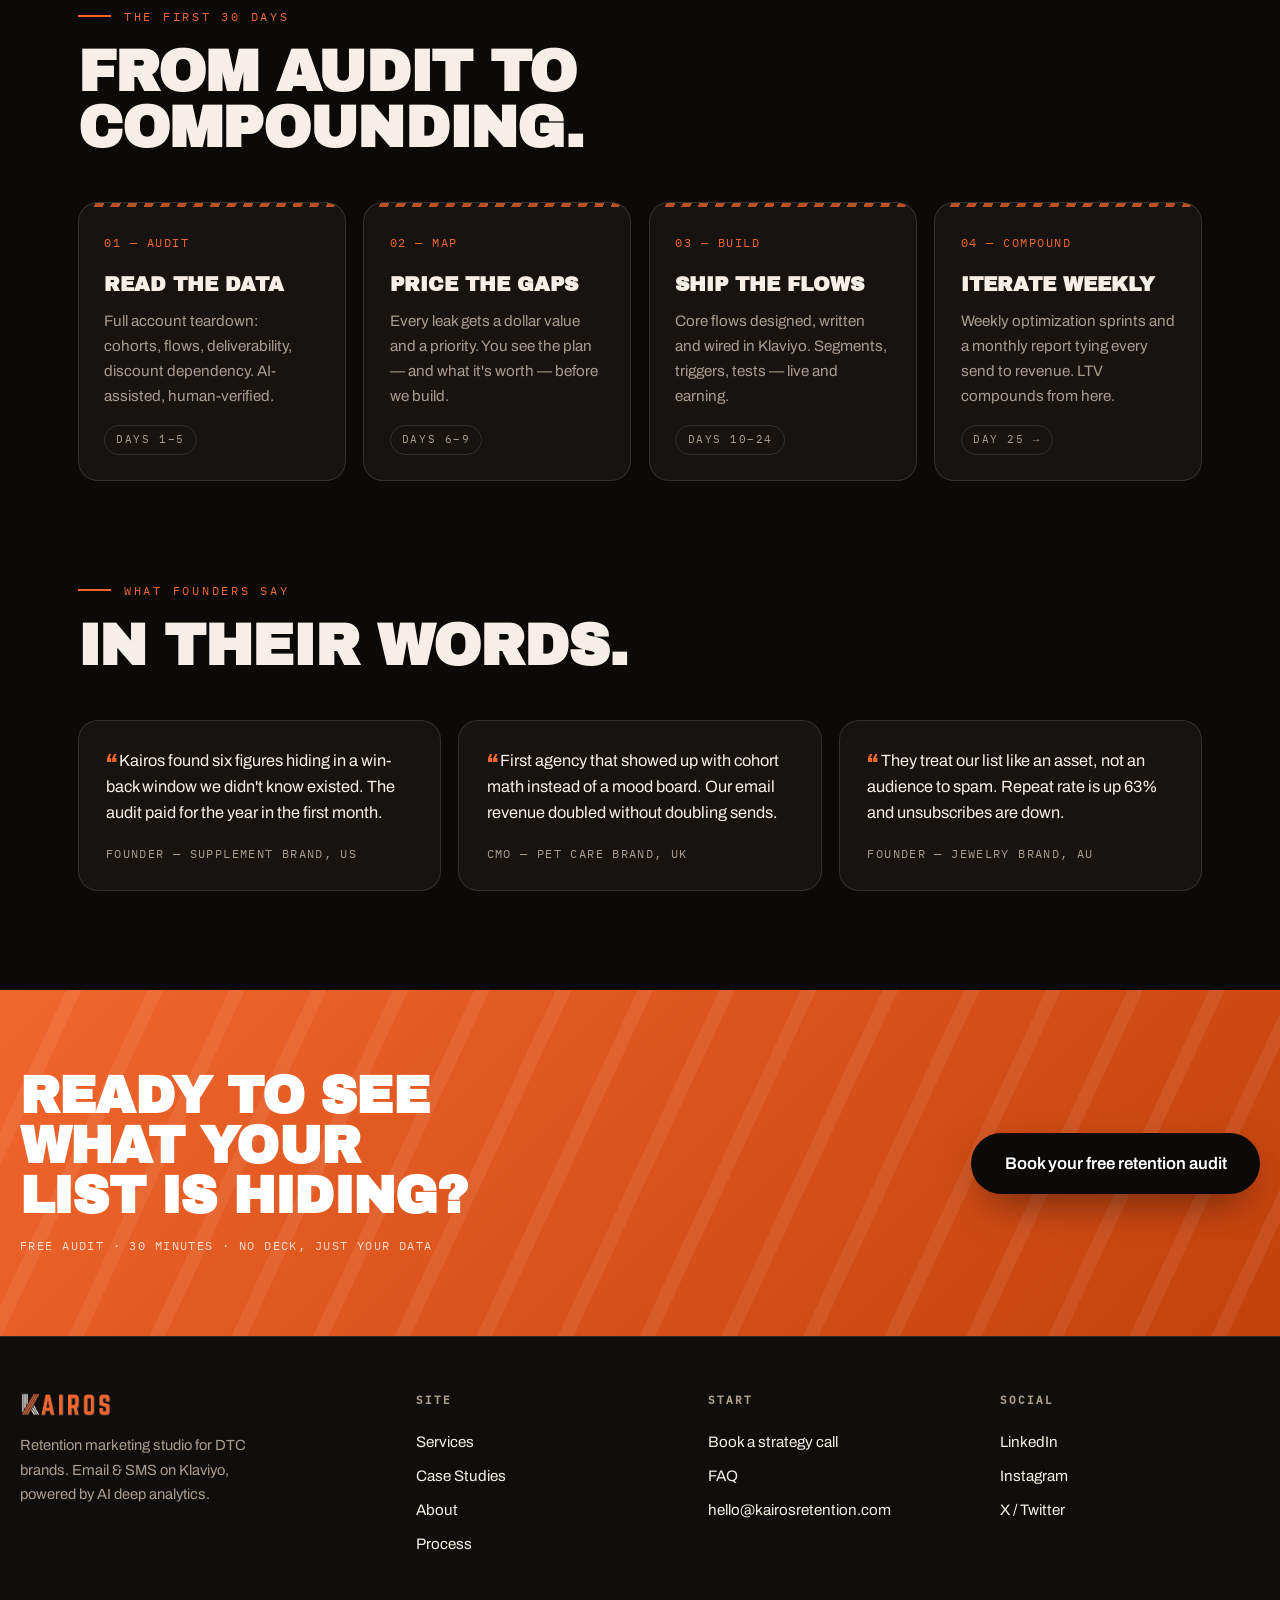
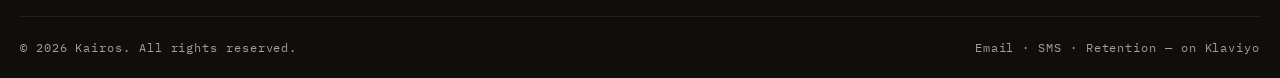
==== commit 4911b8f0: "Drop icons from stack marks, remove Meta Ads Checked Simple Icons (an open-source library of real, a" ====
--- a/index.html
+++ b/index.html
@@ -114,16 +114,15 @@
       <p class="marquee-label">The stack we operate daily</p>
       <div class="marquee">
         <div class="marquee-track" data-marquee>
-          <span class="mk"><svg viewBox="0 0 24 24" fill="none" stroke="currentColor" stroke-width="2" stroke-linecap="round" stroke-linejoin="round"><path d="M13 2L4 14h6l-1 8 9-12h-6l1-8z"/></svg>Klaviyo</span>
-          <span class="mk"><svg viewBox="0 0 24 24" fill="none" stroke="currentColor" stroke-width="2" stroke-linecap="round" stroke-linejoin="round"><path d="M4 10l1-5h14l1 5"/><path d="M4 10v9a1 1 0 001 1h14a1 1 0 001-1v-9"/><path d="M9 20v-6h6v6"/></svg>Shopify</span>
-          <span class="mk"><svg viewBox="0 0 24 24" fill="none" stroke="currentColor" stroke-width="2" stroke-linecap="round" stroke-linejoin="round"><circle cx="9" cy="20" r="1.3"/><circle cx="17" cy="20" r="1.3"/><path d="M3 4h2l2.2 11.2a2 2 0 002 1.8h7.4a2 2 0 002-1.6L21 8H6.2"/></svg>WooCommerce</span>
-          <span class="mk"><svg viewBox="0 0 24 24" fill="none" stroke="currentColor" stroke-width="2" stroke-linecap="round" stroke-linejoin="round"><path d="M4 19h16"/><path d="M4 19V9l4-3 4 5 4-4 4 6v6"/></svg>Lifetimely</span>
-          <span class="mk"><svg viewBox="0 0 24 24" fill="none" stroke="currentColor" stroke-width="2" stroke-linecap="round" stroke-linejoin="round"><path d="M3 15c2-3 4-3 6 0s4 3 6 0 4-3 6 0"/><path d="M3 10c2-3 4-3 6 0s4 3 6 0 4-3 6 0"/></svg>Triple Whale</span>
-          <span class="mk"><svg viewBox="0 0 24 24" fill="none" stroke="currentColor" stroke-width="2" stroke-linecap="round" stroke-linejoin="round"><path d="M20 11A8 8 0 105.5 16.5"/><path d="M20 4v7h-7"/></svg>Recharge</span>
-          <span class="mk"><svg viewBox="0 0 24 24" fill="none" stroke="currentColor" stroke-width="2" stroke-linecap="round" stroke-linejoin="round"><path d="M21 11.5a8.4 8.4 0 01-1.9 5.4 8.5 8.5 0 01-11.8 1.7L3 20l1.6-4.3A8.5 8.5 0 0112 3.5a8.4 8.4 0 019 8z"/></svg>Gorgias</span>
-          <span class="mk"><svg viewBox="0 0 24 24" fill="none" stroke="currentColor" stroke-width="2" stroke-linecap="round" stroke-linejoin="round"><path d="M12 3l2.2 6.8H21l-5.6 4 2.2 6.8-5.6-4.2-5.6 4.2 2.2-6.8L3 9.8h6.8L12 3z"/></svg>Claude AI</span>
-          <span class="mk"><svg viewBox="0 0 24 24" fill="none" stroke="currentColor" stroke-width="2" stroke-linecap="round" stroke-linejoin="round"><path d="M3 11v2a2 2 0 002 2h1l3 5V4l-3 5H5a2 2 0 00-2 2z"/><path d="M13 8a4 4 0 010 8"/><path d="M16 5a8 8 0 010 14"/></svg>Meta Ads</span>
-          <span class="mk"><svg viewBox="0 0 24 24" fill="none" stroke="currentColor" stroke-width="2" stroke-linecap="round" stroke-linejoin="round"><path d="M12 17.3l-6.2 3.6 1.6-7-5.4-4.7 7.1-.6L12 2l2.9 6.6 7.1.6-5.4 4.7 1.6 7z"/></svg>Okendo</span>
+          <span class="mk">Klaviyo</span>
+          <span class="mk">Shopify</span>
+          <span class="mk">WooCommerce</span>
+          <span class="mk">Lifetimely</span>
+          <span class="mk">Triple Whale</span>
+          <span class="mk">Recharge</span>
+          <span class="mk">Gorgias</span>
+          <span class="mk">Claude AI</span>
+          <span class="mk">Okendo</span>
         </div>
       </div>
     </section>
--- a/css/style.css
+++ b/css/style.css
@@ -299,7 +299,6 @@
 .mk {
   display: inline-flex;
   align-items: center;
-  gap: 0.6rem;
   font-family: var(--font-display);
   text-transform: uppercase;
   letter-spacing: 0.01em;
@@ -309,7 +308,6 @@
   opacity: 0.8;
   transition: opacity 0.25s, color 0.25s;
 }
-.mk svg { width: 19px; height: 19px; color: var(--orange); flex-shrink: 0; }
 .marquee-track .mk:not(:last-child)::after {
   content: "";
   display: inline-block;
@@ -321,9 +319,6 @@
   opacity: 0.5;
 }
 .mk:hover { opacity: 1; color: var(--text); }
-
-.chip-ic { display: inline-flex; align-items: center; gap: 0.4rem; }
-.chip-ic svg { width: 13px; height: 13px; flex-shrink: 0; }
 
 /* ---------- section scaffolding ---------- */
 .section { position: relative; padding: clamp(4.5rem, 11vh, 8rem) 0 0; }
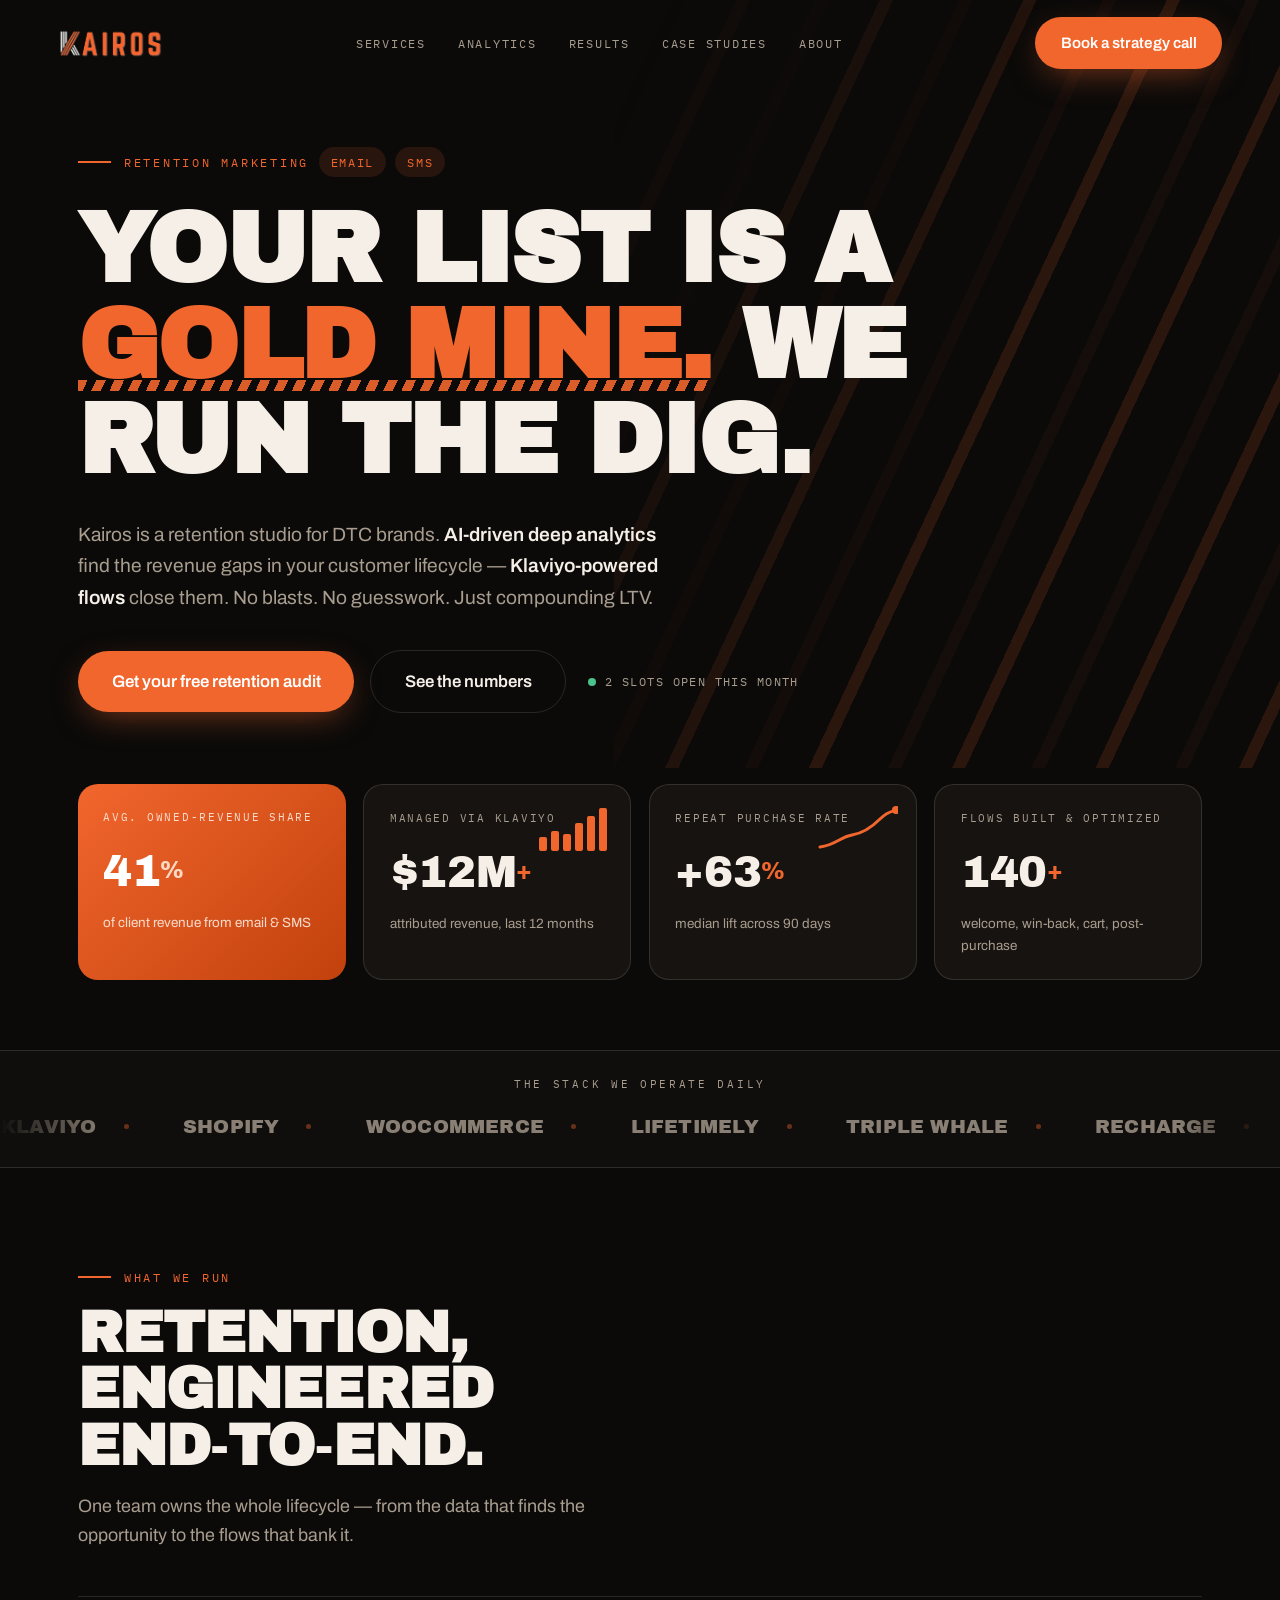
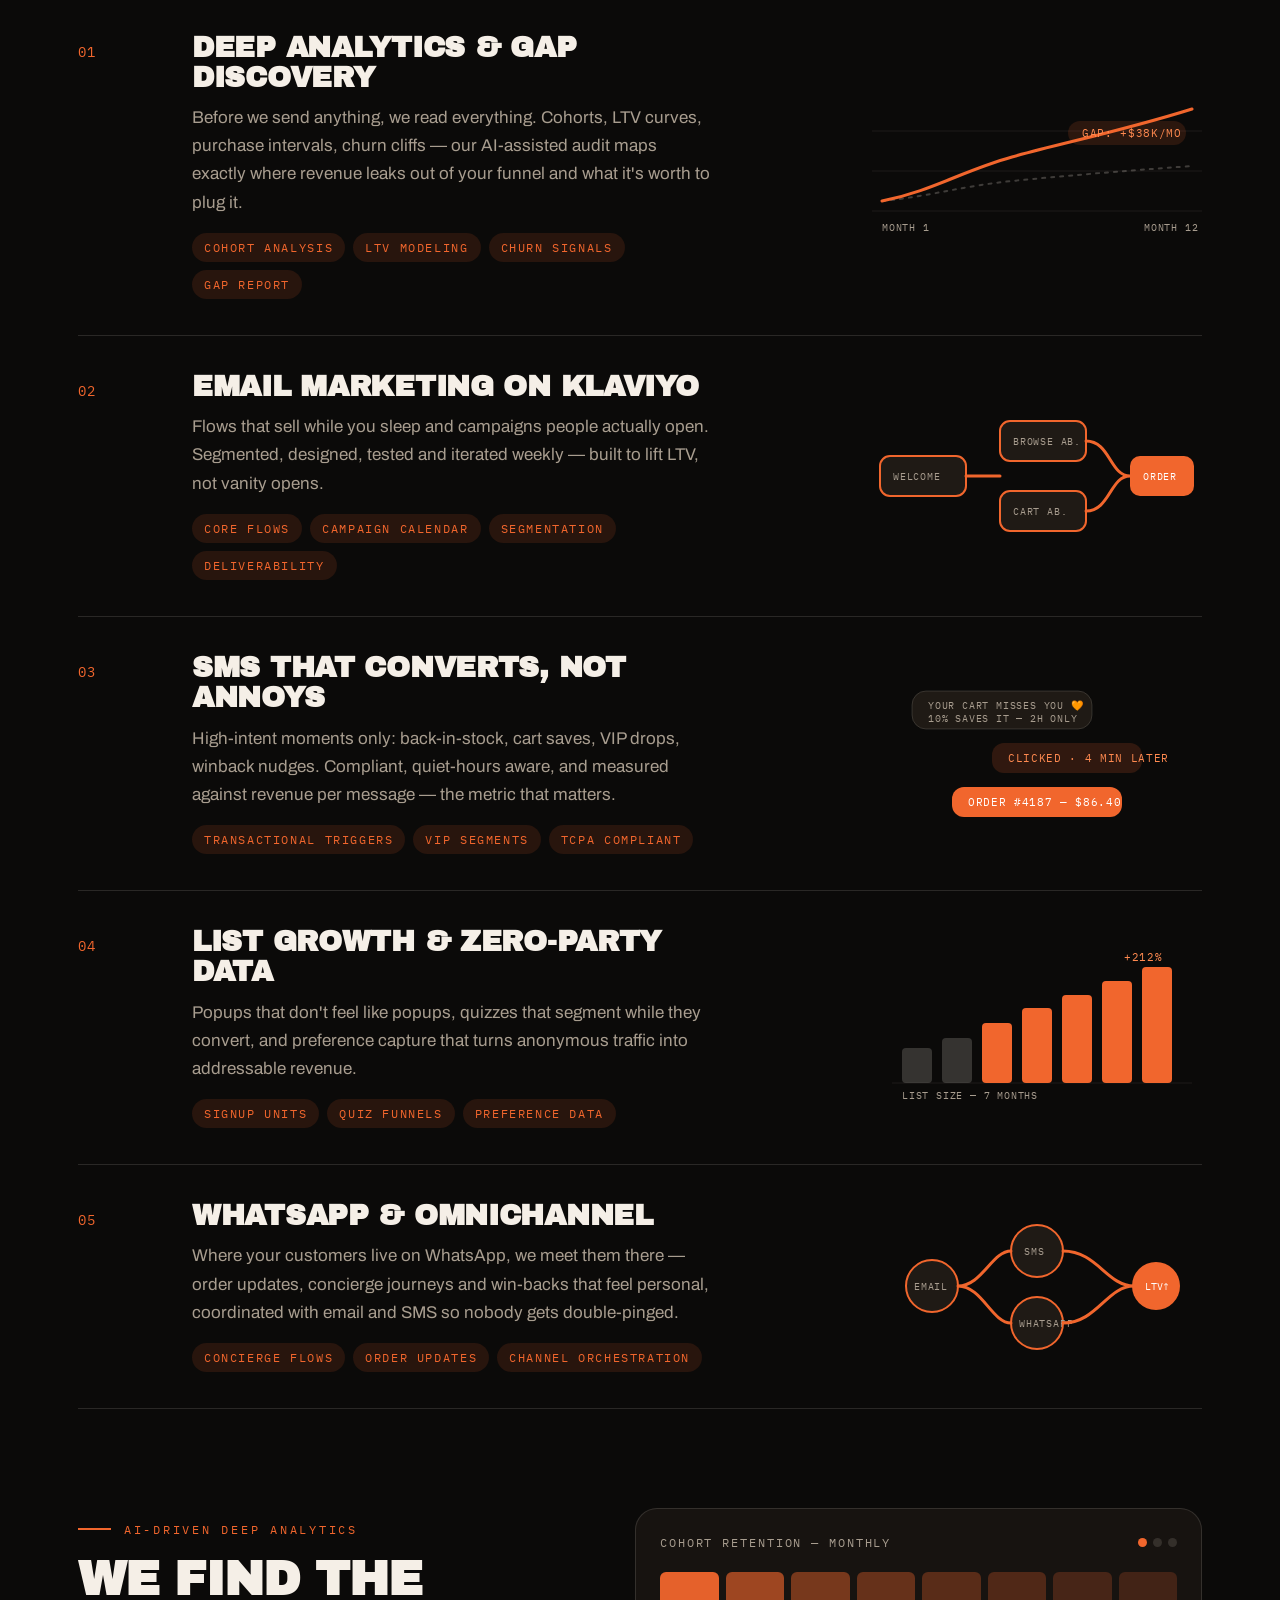
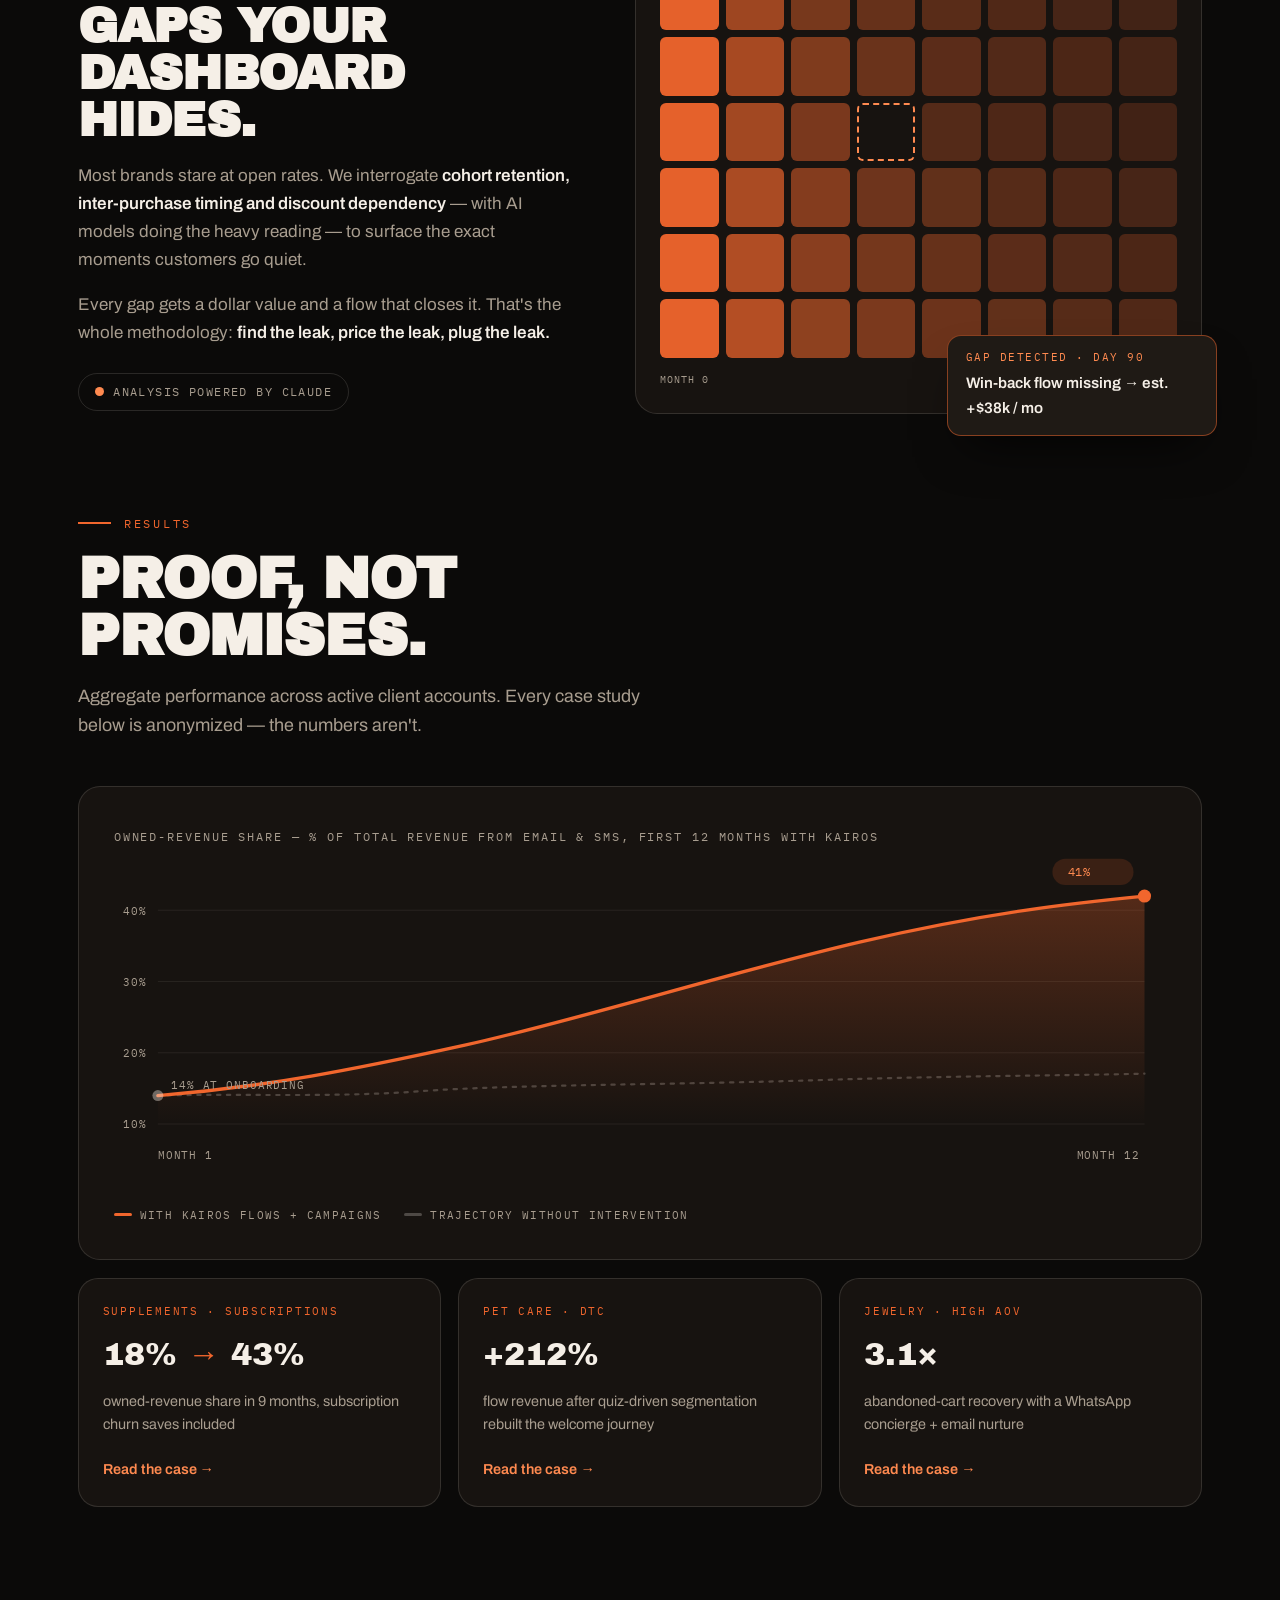
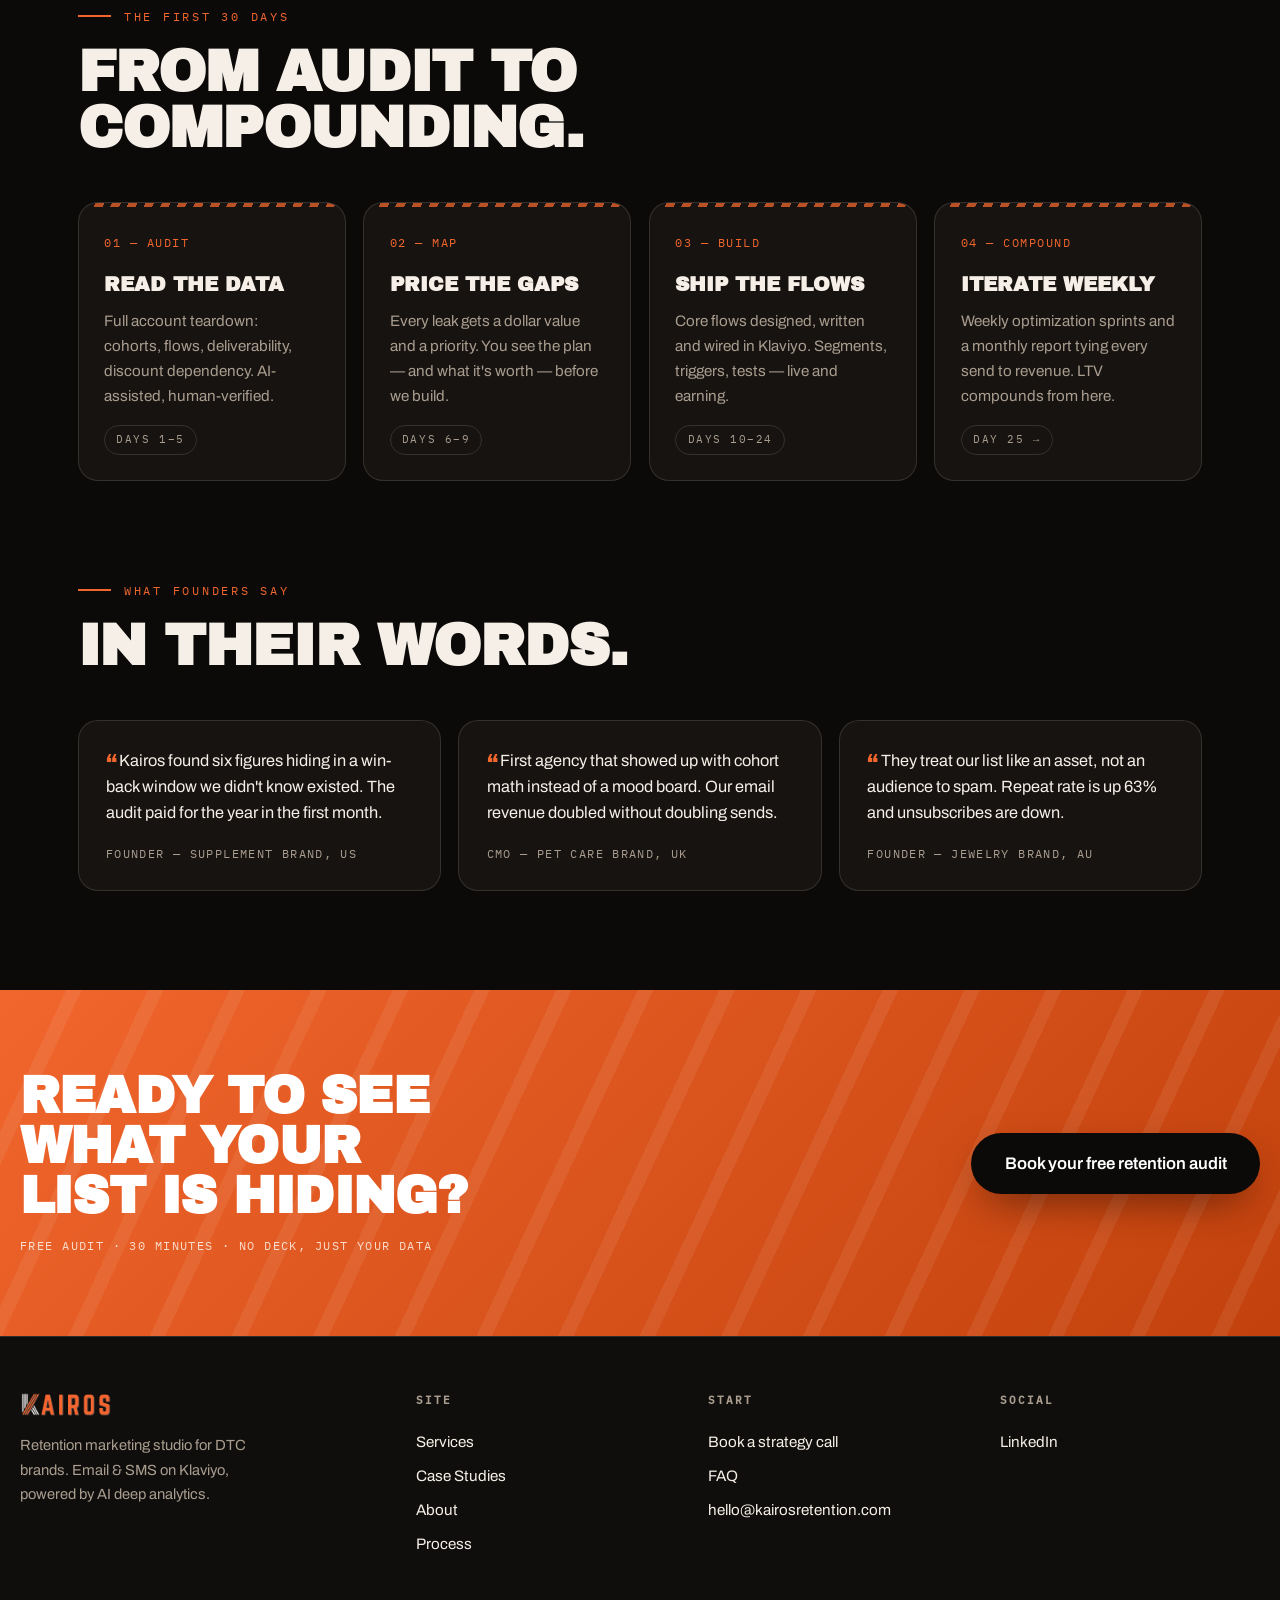
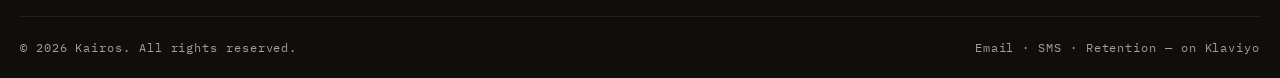
==== commit 23a0e6d9: "Wire up real LinkedIn link, drop Instagram/X placeholders Replace the href=# social placeholders acr" ====
--- a/index.html
+++ b/index.html
@@ -26,7 +26,7 @@
     "url": "https://kairosretention.com/",
     "logo": "https://kairosretention.com/assets/kairos-mark.png",
     "description": "Retention marketing studio for DTC brands — email & SMS lifecycle marketing on Klaviyo, driven by AI deep analytics.",
-    "sameAs": []
+    "sameAs": ["https://www.linkedin.com/company/kairos-media-tech/"]
   }
   </script>
 </head>
@@ -472,10 +472,7 @@
       </div>
       <div class="foot-col">
         <h4>Social</h4>
-        <!-- ★ SWAP: real social links -->
-        <a href="#" rel="noopener">LinkedIn</a>
-        <a href="#" rel="noopener">Instagram</a>
-        <a href="#" rel="noopener">X / Twitter</a>
+        <a href="https://www.linkedin.com/company/kairos-media-tech/" target="_blank" rel="noopener">LinkedIn</a>
       </div>
     </div>
     <div class="wrap foot-base">
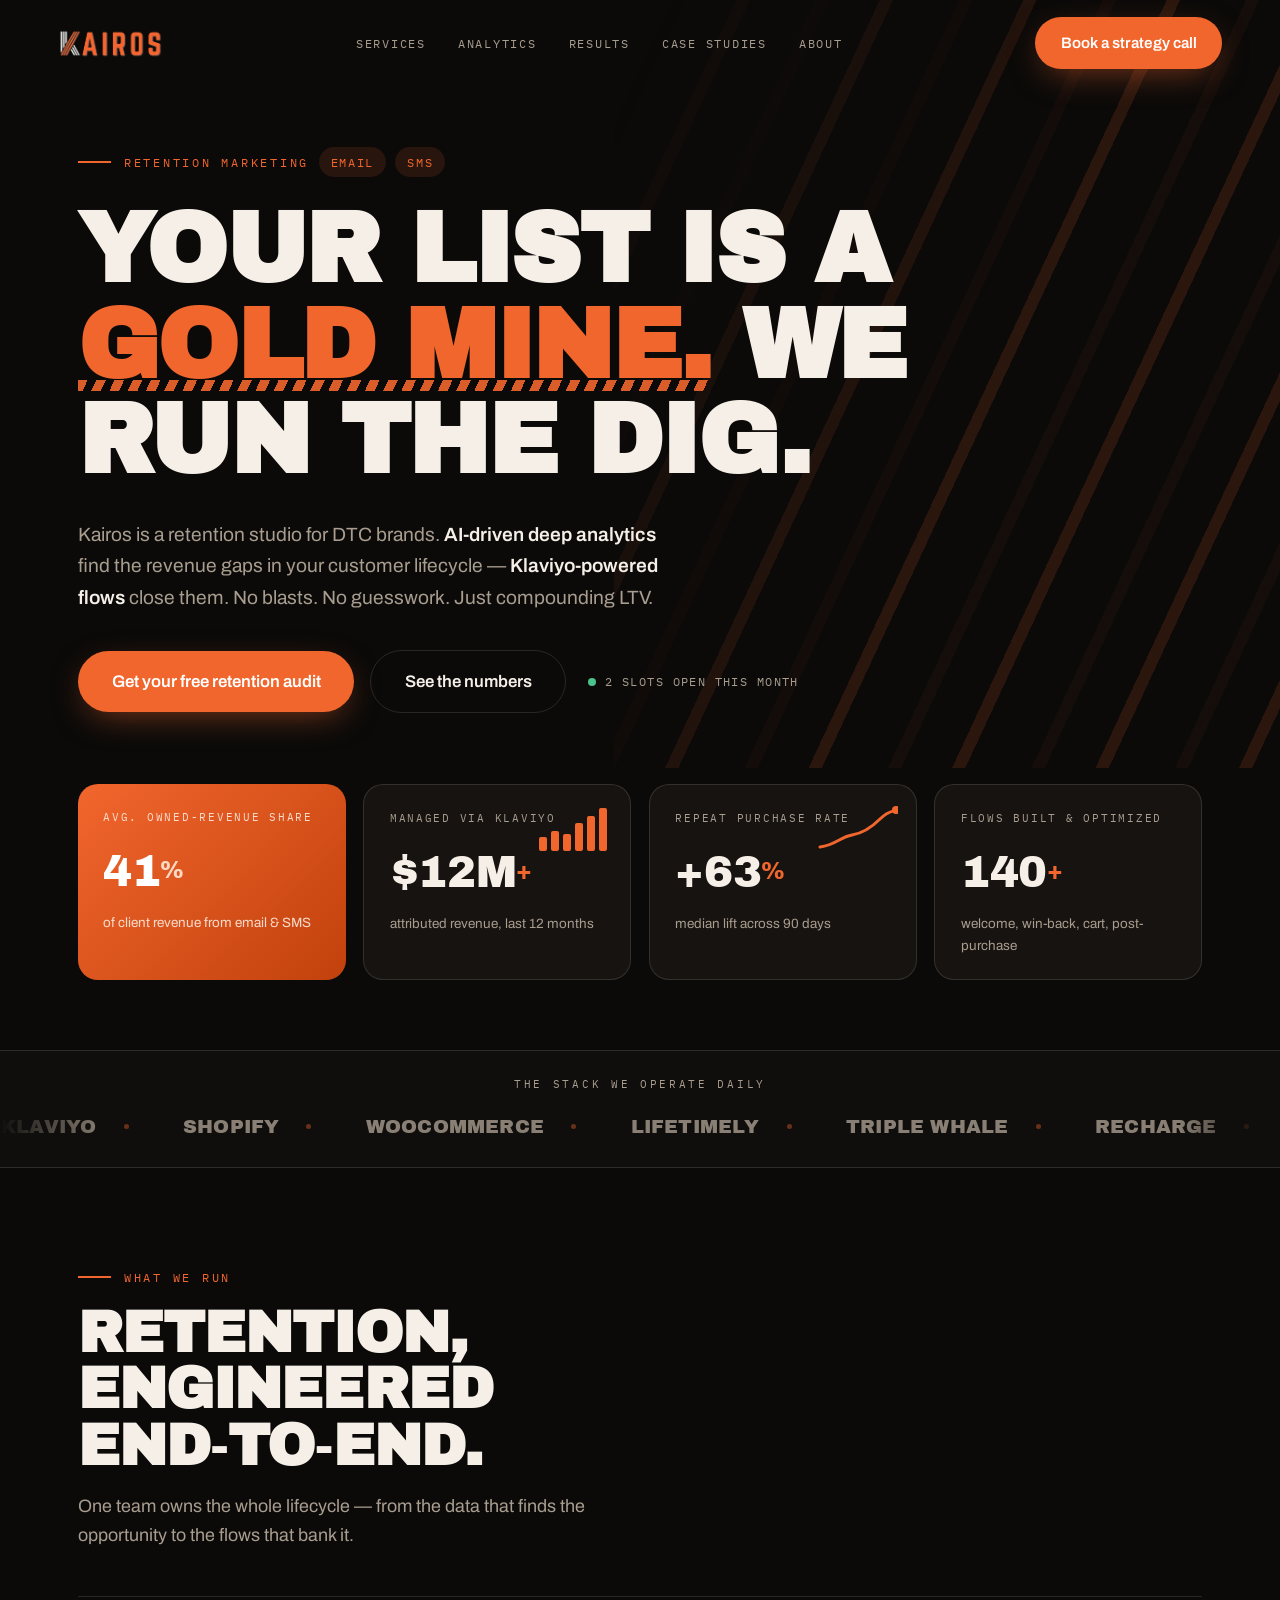
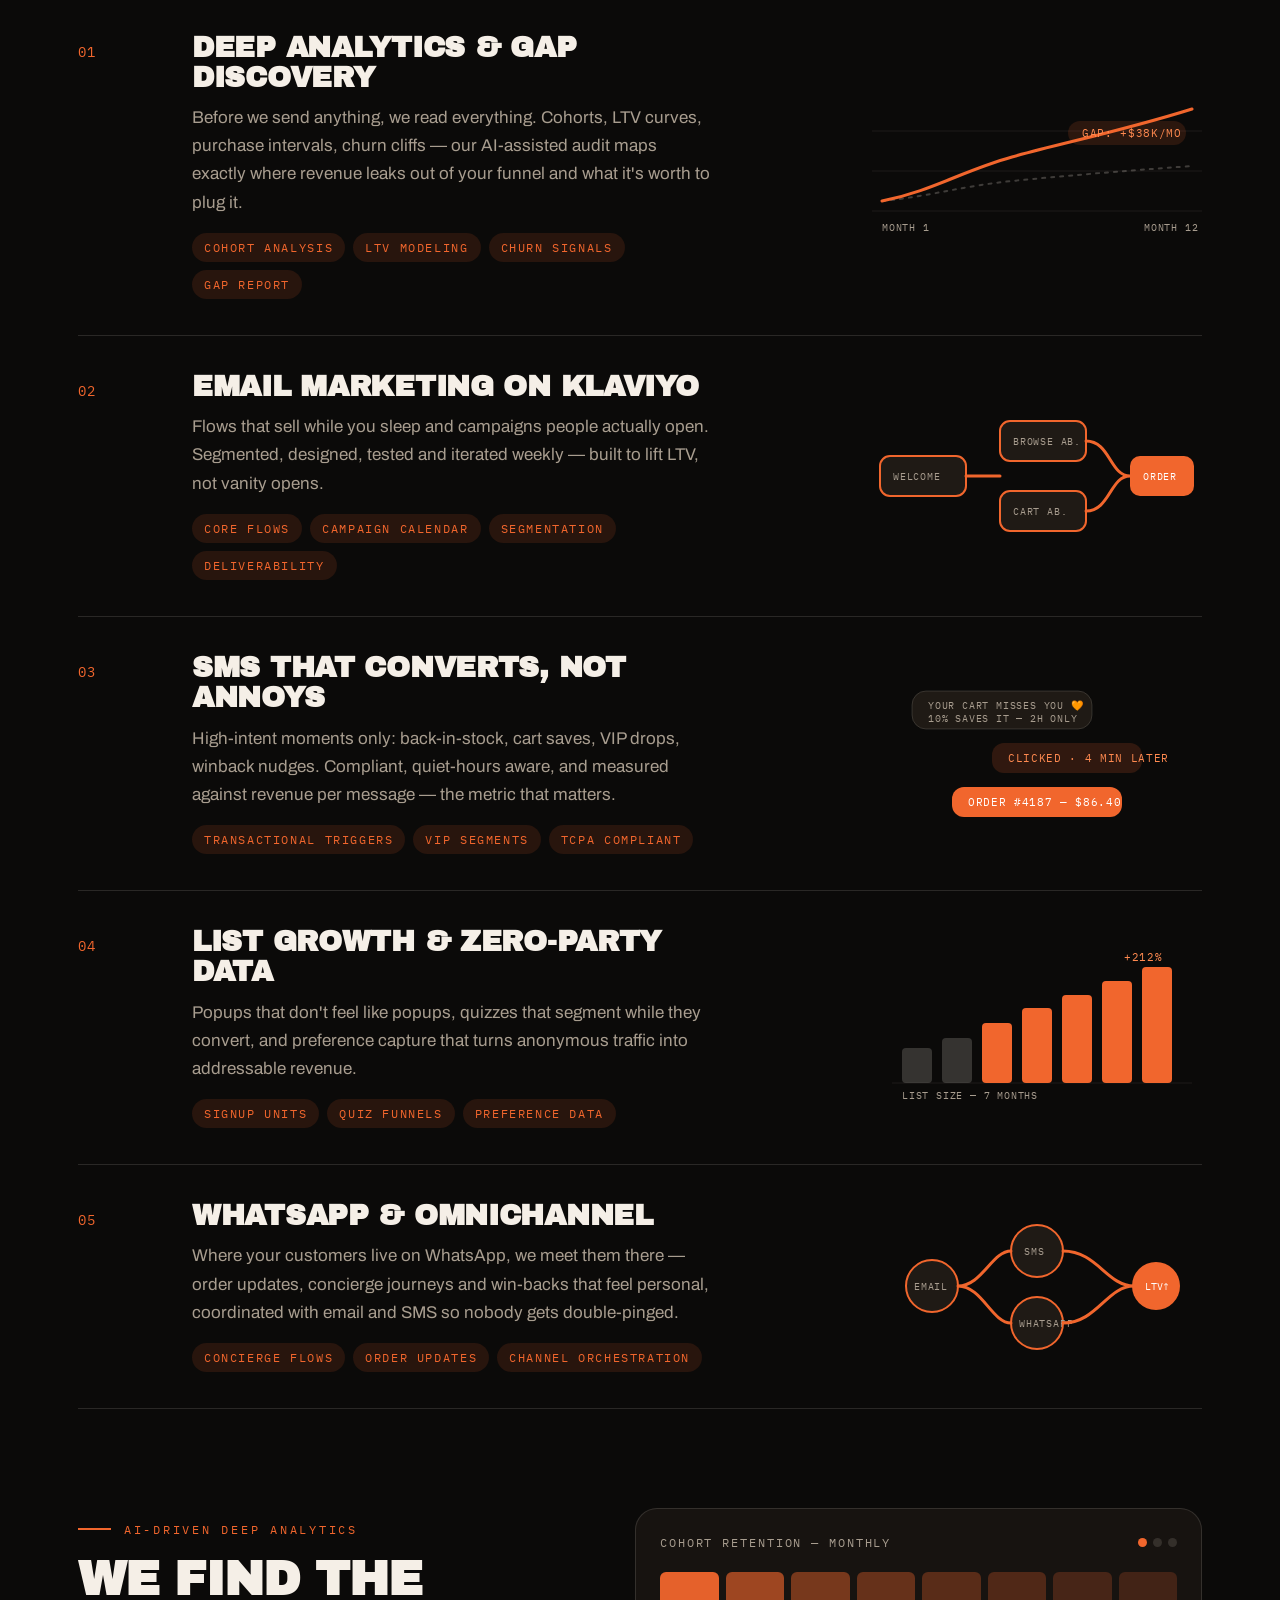
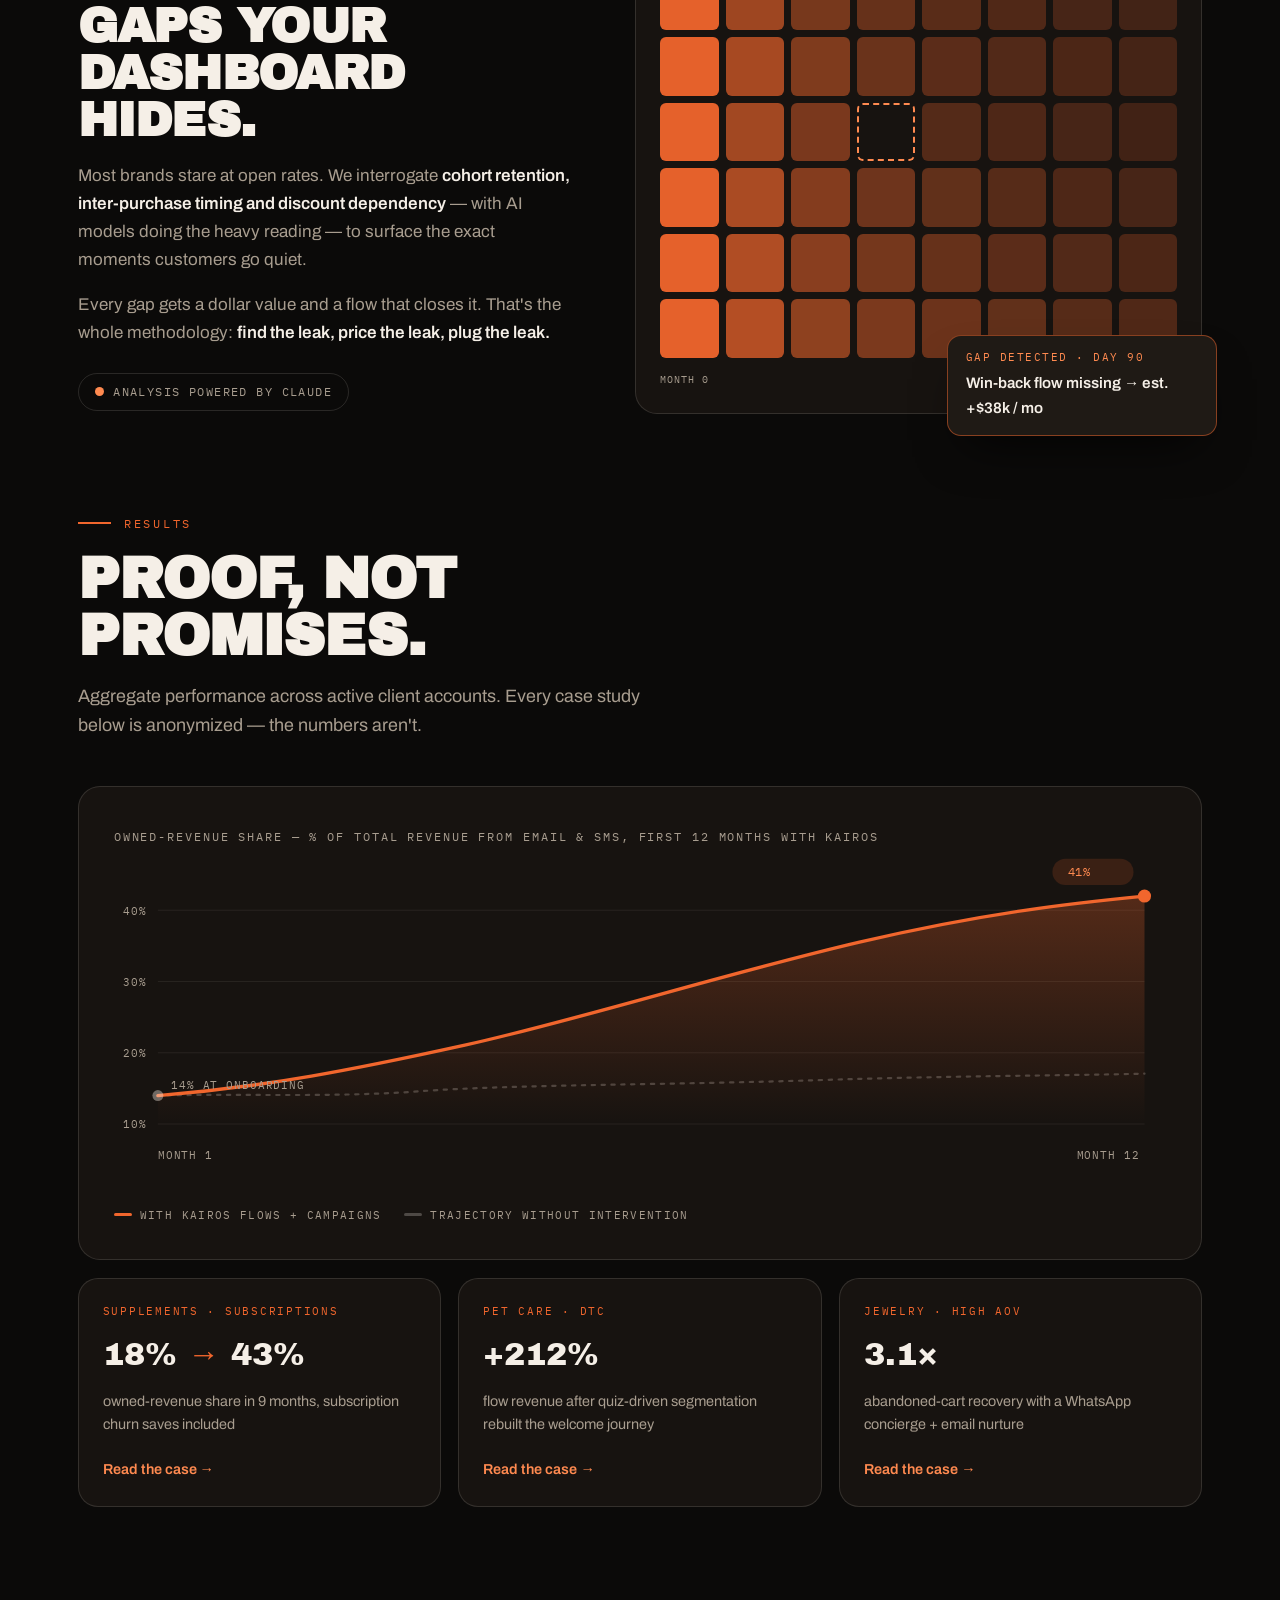
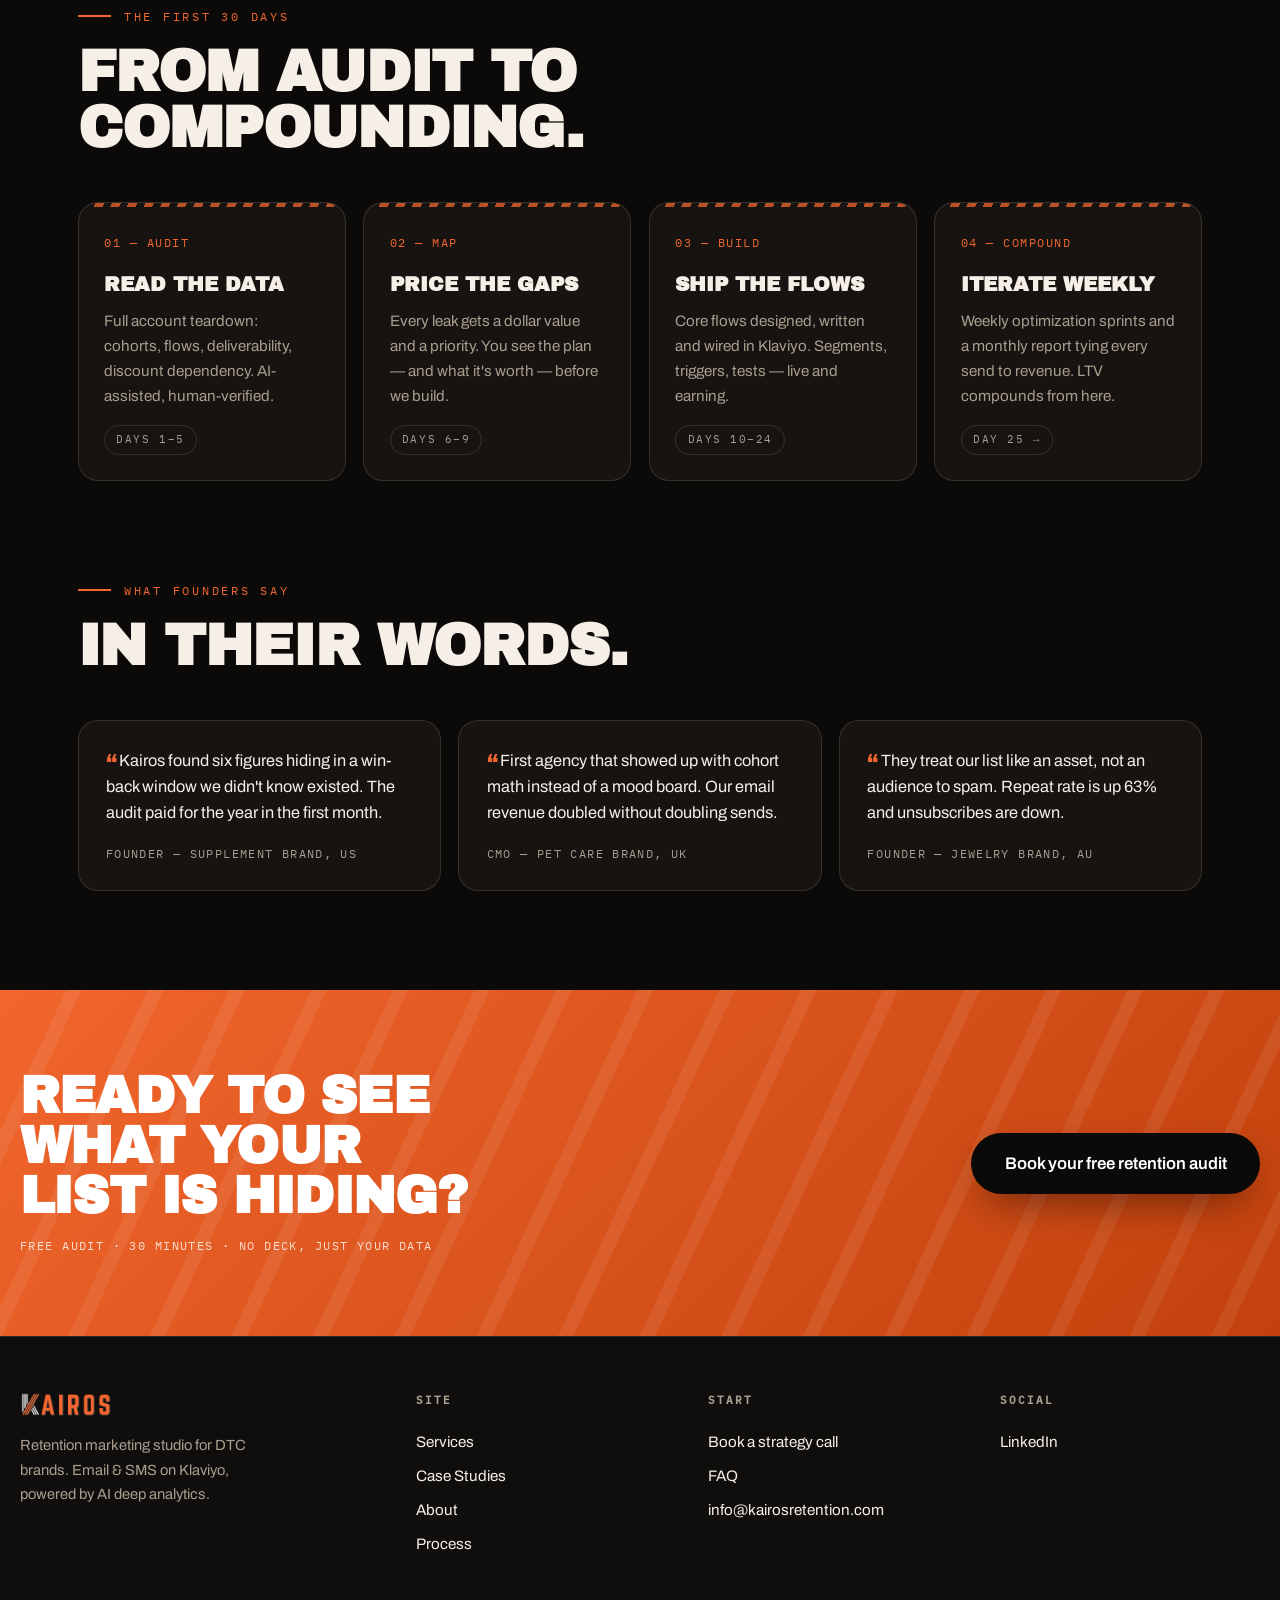
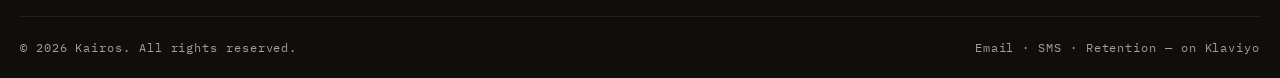
==== commit 8232a0fe: "Switch site email from hello@ to info@kairosretention.com Matches the address actually configured in" ====
--- a/index.html
+++ b/index.html
@@ -17,7 +17,7 @@
   <link rel="icon" type="image/png" href="assets/favicon.png">
   <link rel="preload" href="fonts/ArchivoBlack-400.woff2" as="font" type="font/woff2" crossorigin>
   <link rel="preload" href="fonts/Archivo-400.woff2" as="font" type="font/woff2" crossorigin>
-  <link rel="stylesheet" href="css/style.css">
+  <link rel="stylesheet" href="css/style.css?v=2">
   <script type="application/ld+json">
   {
     "@context": "https://schema.org",
@@ -468,7 +468,7 @@
         <a href="book.html">Book a strategy call</a>
         <a href="book.html#faq">FAQ</a>
         <!-- ★ SWAP: replace with your real email everywhere -->
-        <a href="mailto:hello@kairosretention.com">hello@kairosretention.com</a>
+        <a href="mailto:info@kairosretention.com">info@kairosretention.com</a>
       </div>
       <div class="foot-col">
         <h4>Social</h4>
--- a/css/style.css
+++ b/css/style.css
@@ -644,7 +644,7 @@
   overflow: hidden;
   margin: 0;
 }
-.portrait img { width: 100%; aspect-ratio: 4 / 5; object-fit: cover; }
+.portrait img { width: 100%; height: auto; aspect-ratio: 4 / 5; object-fit: cover; }
 .portrait img.placeholder {
   object-fit: contain;
   padding: 3.2rem;
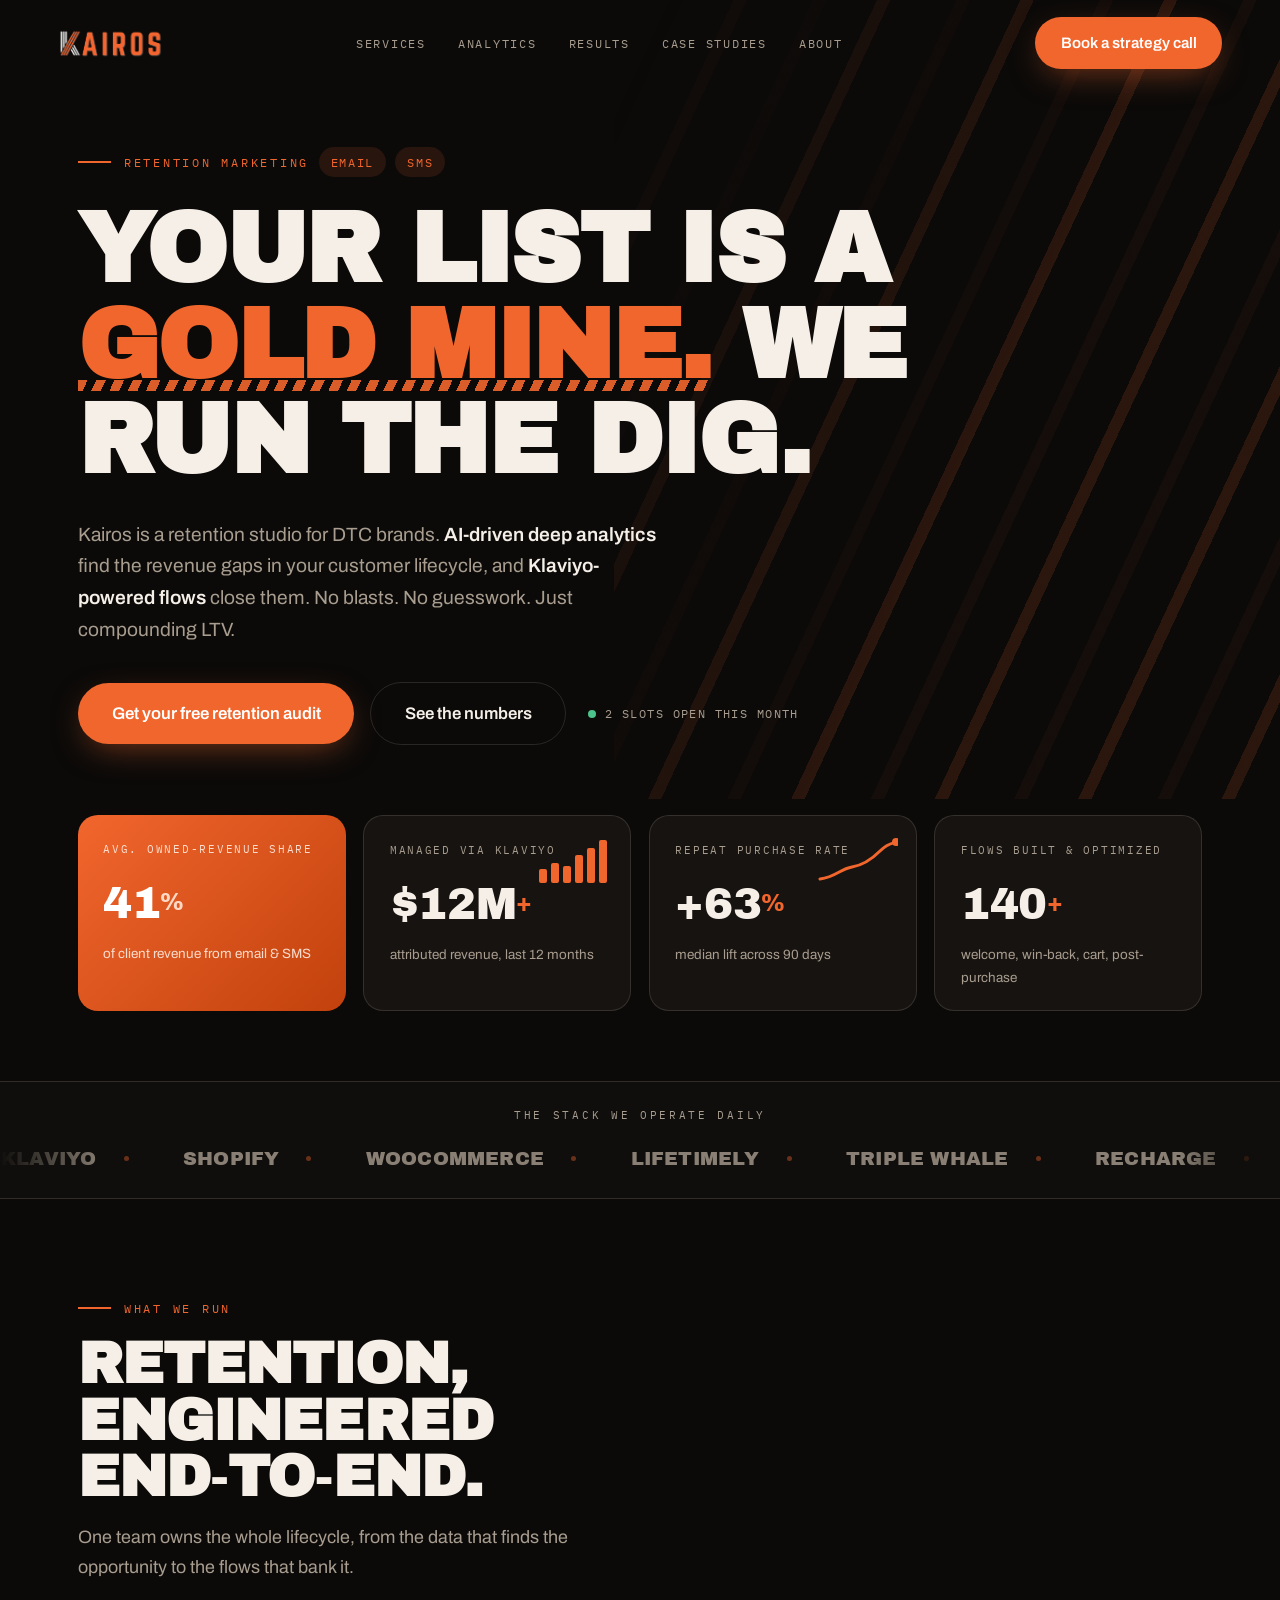
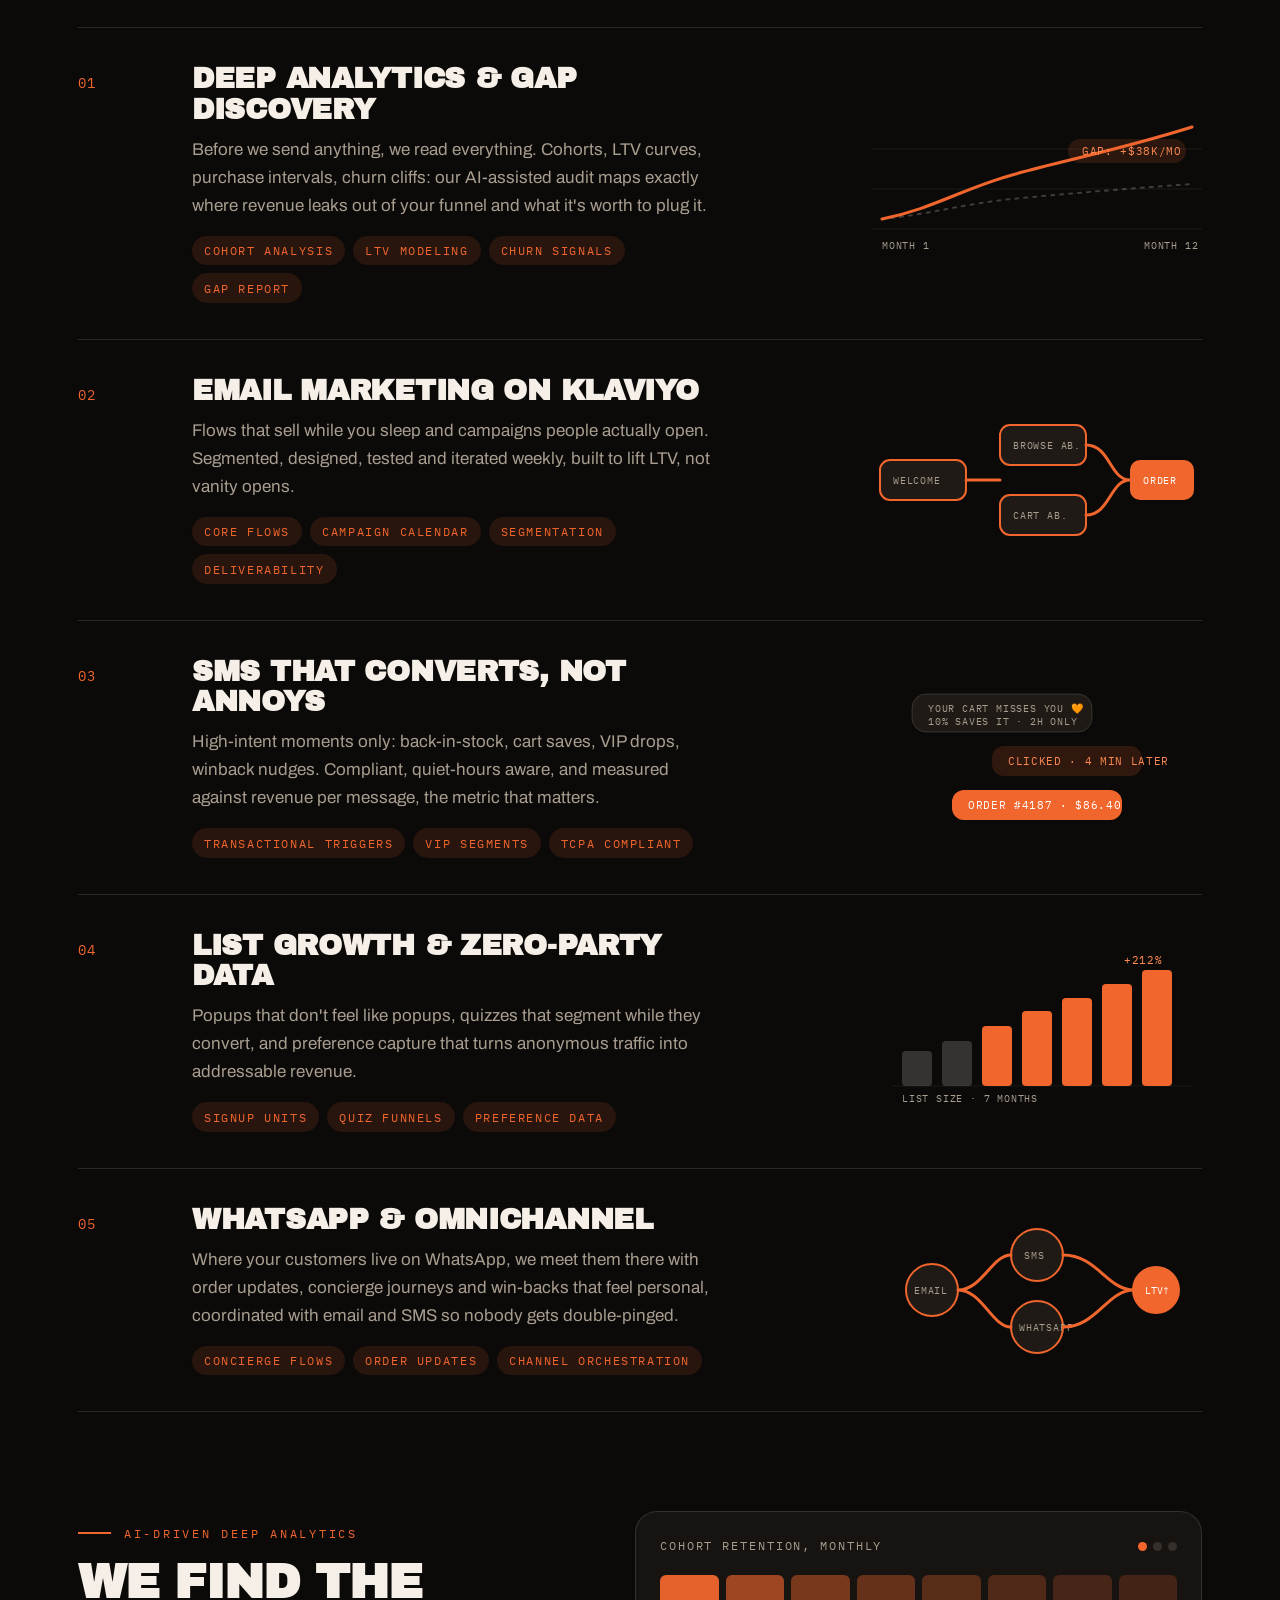
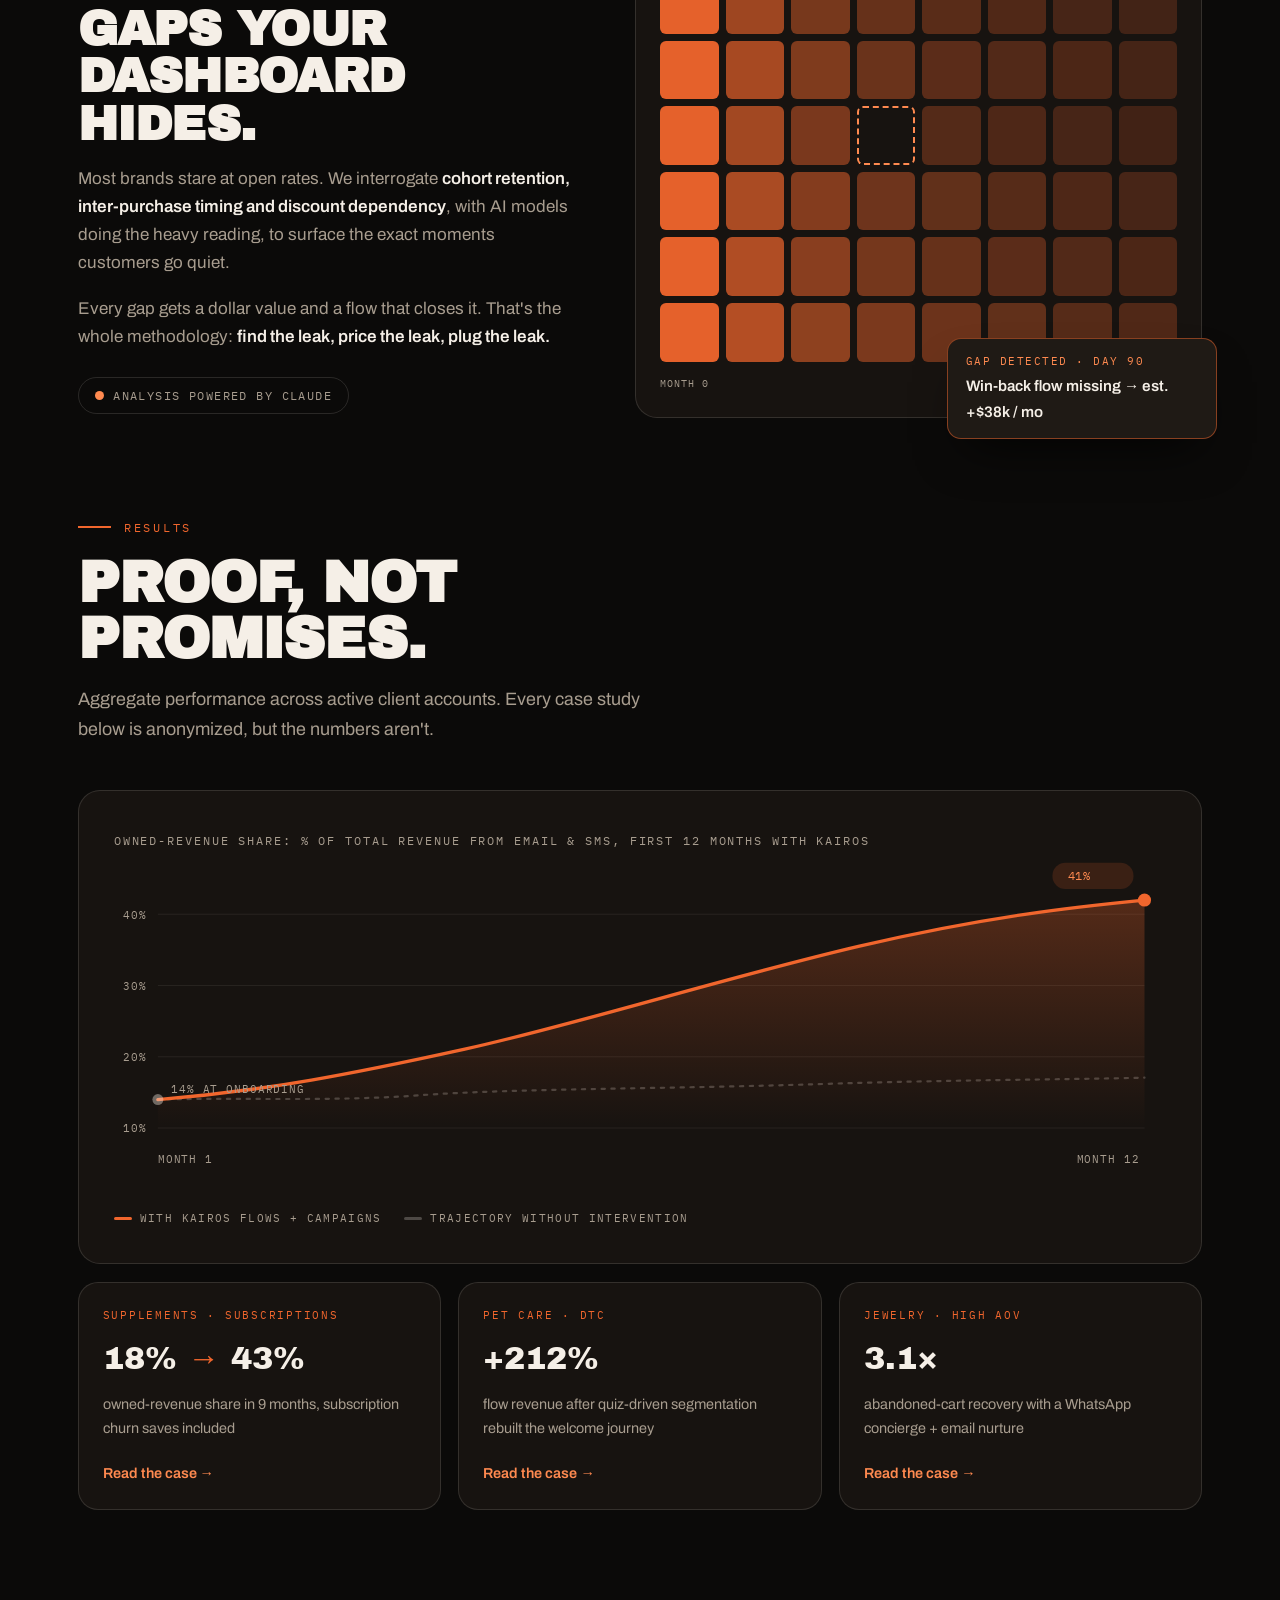
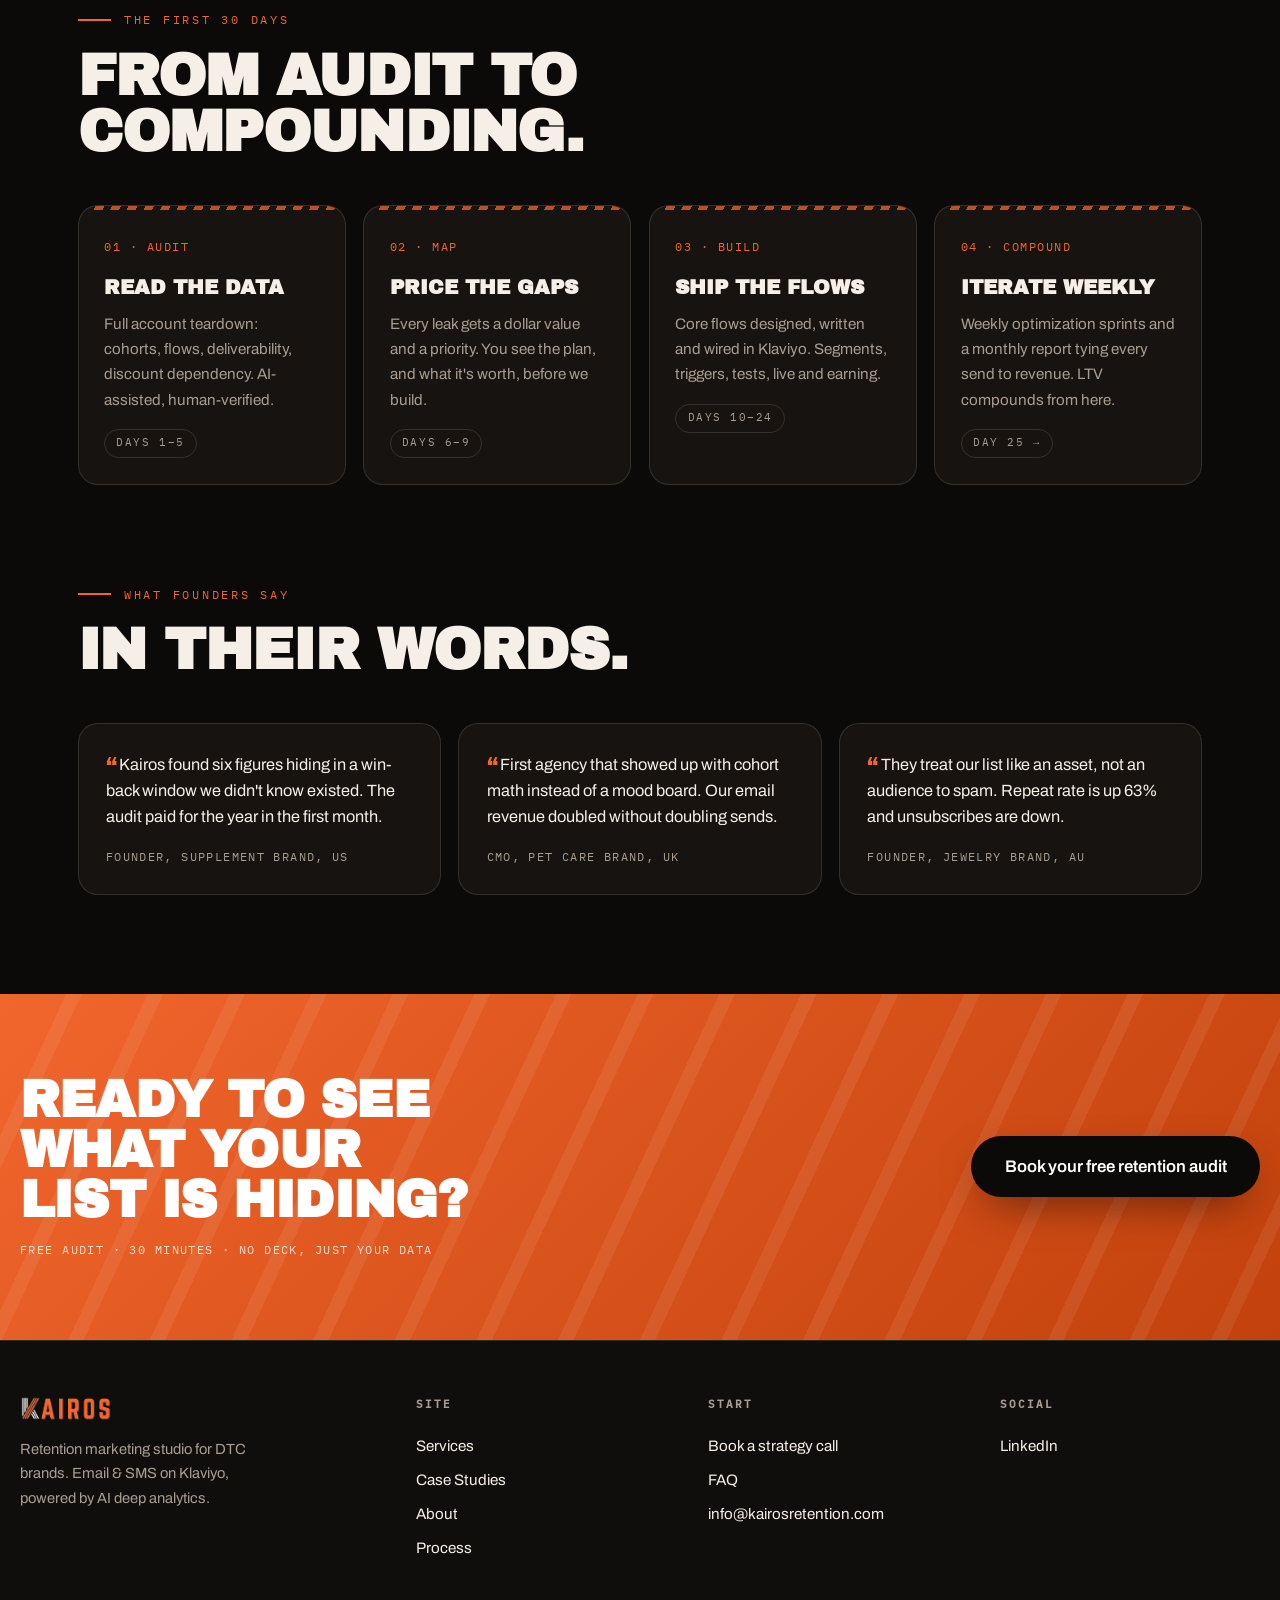
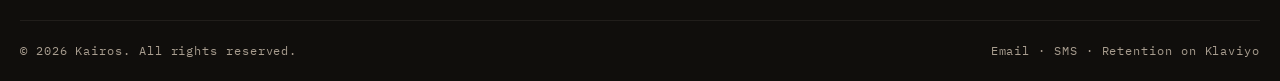
==== commit 73deb829: "Reframe case study problems as third-person brand complaints, remove all em dashes site-wide Each ca" ====
--- a/index.html
+++ b/index.html
@@ -3,12 +3,12 @@
 <head>
   <meta charset="UTF-8">
   <meta name="viewport" content="width=device-width, initial-scale=1.0">
-  <title>Kairos — Retention Marketing for DTC Brands | Email &amp; SMS on Klaviyo</title>
-  <meta name="description" content="Kairos is a retention marketing studio for e-commerce brands. AI-driven deep analytics find the revenue gaps in your customer lifecycle — Klaviyo-powered email & SMS flows close them.">
+  <title>Kairos: Retention Marketing for DTC Brands | Email &amp; SMS on Klaviyo</title>
+  <meta name="description" content="Kairos is a retention marketing studio for e-commerce brands. AI-driven deep analytics find the revenue gaps in your customer lifecycle, and Klaviyo-powered email & SMS flows close them.">
   <!-- ★ SWAP: replace kairosretention.com everywhere once you buy the domain -->
   <link rel="canonical" href="https://kairosretention.com/">
   <meta property="og:type" content="website">
-  <meta property="og:title" content="Kairos — Retention Marketing for DTC Brands">
+  <meta property="og:title" content="Kairos: Retention Marketing for DTC Brands">
   <meta property="og:description" content="AI-driven deep analytics find the revenue gaps. Klaviyo-powered email & SMS close them. No blasts. No guesswork. Just compounding LTV.">
   <meta property="og:image" content="https://kairosretention.com/assets/kairos-mark.png">
   <meta property="og:url" content="https://kairosretention.com/">
@@ -25,7 +25,7 @@
     "name": "Kairos",
     "url": "https://kairosretention.com/",
     "logo": "https://kairosretention.com/assets/kairos-mark.png",
-    "description": "Retention marketing studio for DTC brands — email & SMS lifecycle marketing on Klaviyo, driven by AI deep analytics.",
+    "description": "Retention marketing studio for DTC brands: email & SMS lifecycle marketing on Klaviyo, driven by AI deep analytics.",
     "sameAs": ["https://www.linkedin.com/company/kairos-media-tech/"]
   }
   </script>
@@ -33,7 +33,7 @@
 <body>
 
   <header class="site-head">
-    <a class="brand" href="index.html" aria-label="Kairos — home">
+    <a class="brand" href="index.html" aria-label="Kairos home">
       <img src="assets/kairos-wordmark.png" alt="Kairos" width="140" height="40">
     </a>
     <nav class="site-nav" aria-label="Primary">
@@ -62,7 +62,7 @@
         <h1 class="display reveal reveal-d1">Your list is a <span class="hl">gold&nbsp;mine.</span> We run the dig.</h1>
         <p class="sub reveal reveal-d2">
           Kairos is a retention studio for DTC brands. <strong>AI-driven deep analytics</strong>
-          find the revenue gaps in your customer lifecycle — <strong>Klaviyo-powered flows</strong>
+          find the revenue gaps in your customer lifecycle, and <strong>Klaviyo-powered flows</strong>
           close them. No blasts. No guesswork. Just compounding LTV.
         </p>
         <div class="hero-actions reveal reveal-d3">
@@ -133,7 +133,7 @@
         <div class="section-head reveal">
           <span class="eyebrow">What we run</span>
           <h2 class="display">Retention, engineered end&#8209;to&#8209;end.</h2>
-          <p class="section-sub">One team owns the whole lifecycle — from the data that finds the opportunity to the flows that bank it.</p>
+          <p class="section-sub">One team owns the whole lifecycle, from the data that finds the opportunity to the flows that bank it.</p>
         </div>
 
         <div class="services">
@@ -141,7 +141,7 @@
             <span class="service-idx">01</span>
             <div>
               <h3>Deep Analytics &amp; Gap Discovery</h3>
-              <p>Before we send anything, we read everything. Cohorts, LTV curves, purchase intervals, churn cliffs — our AI-assisted audit maps exactly where revenue leaks out of your funnel and what it's worth to plug it.</p>
+              <p>Before we send anything, we read everything. Cohorts, LTV curves, purchase intervals, churn cliffs: our AI-assisted audit maps exactly where revenue leaks out of your funnel and what it's worth to plug it.</p>
               <div class="service-points">
                 <span class="chip">Cohort analysis</span><span class="chip">LTV modeling</span><span class="chip">Churn signals</span><span class="chip">Gap report</span>
               </div>
@@ -167,7 +167,7 @@
             <span class="service-idx">02</span>
             <div>
               <h3>Email Marketing on Klaviyo</h3>
-              <p>Flows that sell while you sleep and campaigns people actually open. Segmented, designed, tested and iterated weekly — built to lift LTV, not vanity opens.</p>
+              <p>Flows that sell while you sleep and campaigns people actually open. Segmented, designed, tested and iterated weekly, built to lift LTV, not vanity opens.</p>
               <div class="service-points">
                 <span class="chip">Core flows</span><span class="chip">Campaign calendar</span><span class="chip">Segmentation</span><span class="chip">Deliverability</span>
               </div>
@@ -198,7 +198,7 @@
             <span class="service-idx">03</span>
             <div>
               <h3>SMS That Converts, Not Annoys</h3>
-              <p>High-intent moments only: back-in-stock, cart saves, VIP drops, winback nudges. Compliant, quiet-hours aware, and measured against revenue per message — the metric that matters.</p>
+              <p>High-intent moments only: back-in-stock, cart saves, VIP drops, winback nudges. Compliant, quiet-hours aware, and measured against revenue per message, the metric that matters.</p>
               <div class="service-points">
                 <span class="chip">Transactional triggers</span><span class="chip">VIP segments</span><span class="chip">TCPA compliant</span>
               </div>
@@ -208,7 +208,7 @@
                 <g class="sv-pop">
                   <rect x="40" y="12" width="180" height="38" rx="14" fill="var(--surface-2)" stroke="rgba(244,236,226,.14)"/>
                   <text class="sv-label" x="56" y="30">YOUR CART MISSES YOU 🧡</text>
-                  <text class="sv-label" x="56" y="43">10% SAVES IT — 2H ONLY</text>
+                  <text class="sv-label" x="56" y="43">10% SAVES IT · 2H ONLY</text>
                 </g>
                 <g class="sv-pop" style="transition-delay:.3s">
                   <rect x="120" y="64" width="150" height="30" rx="12" fill="rgba(241,102,45,.16)"/>
@@ -216,7 +216,7 @@
                 </g>
                 <g class="sv-pop" style="transition-delay:.6s">
                   <rect x="80" y="108" width="170" height="30" rx="12" fill="var(--orange)"/>
-                  <text x="96" y="127" font-family="IBM Plex Mono" font-size="11" fill="#fff" letter-spacing=".06em">ORDER #4187 — $86.40</text>
+                  <text x="96" y="127" font-family="IBM Plex Mono" font-size="11" fill="#fff" letter-spacing=".06em">ORDER #4187 · $86.40</text>
                 </g>
               </svg>
             </div>
@@ -241,7 +241,7 @@
                 <rect class="sv-bar" x="190" y="42" width="30" height="88" rx="4" style="transition-delay:.4s"/>
                 <rect class="sv-bar" x="230" y="28" width="30" height="102" rx="4" style="transition-delay:.5s"/>
                 <rect class="sv-bar" x="270" y="14" width="30" height="116" rx="4" style="transition-delay:.6s"/>
-                <text class="sv-label" x="30" y="146">LIST SIZE — 7 MONTHS</text>
+                <text class="sv-label" x="30" y="146">LIST SIZE · 7 MONTHS</text>
                 <g class="sv-pop"><text class="sv-value" x="252" y="8">+212%</text></g>
               </svg>
             </div>
@@ -251,7 +251,7 @@
             <span class="service-idx">05</span>
             <div>
               <h3>WhatsApp &amp; Omnichannel</h3>
-              <p>Where your customers live on WhatsApp, we meet them there — order updates, concierge journeys and win-backs that feel personal, coordinated with email and SMS so nobody gets double-pinged.</p>
+              <p>Where your customers live on WhatsApp, we meet them there with order updates, concierge journeys and win-backs that feel personal, coordinated with email and SMS so nobody gets double-pinged.</p>
               <div class="service-points">
                 <span class="chip">Concierge flows</span><span class="chip">Order updates</span><span class="chip">Channel orchestration</span>
               </div>
@@ -286,13 +286,13 @@
         <div class="gap-copy reveal">
           <span class="eyebrow">AI-driven deep analytics</span>
           <h2 class="display" style="font-size:clamp(1.9rem,4vw,3rem); margin-top:1rem;">We find the gaps your dashboard hides.</h2>
-          <p>Most brands stare at open rates. We interrogate <strong>cohort retention, inter-purchase timing and discount dependency</strong> — with AI models doing the heavy reading — to surface the exact moments customers go quiet.</p>
+          <p>Most brands stare at open rates. We interrogate <strong>cohort retention, inter-purchase timing and discount dependency</strong>, with AI models doing the heavy reading, to surface the exact moments customers go quiet.</p>
           <p>Every gap gets a dollar value and a flow that closes it. That's the whole methodology: <strong>find the leak, price the leak, plug the leak.</strong></p>
           <span class="ai-badge"><i></i>Analysis powered by Claude</span>
         </div>
         <div class="cohort-panel reveal reveal-d1">
           <div class="panel-head">
-            <span class="panel-title">Cohort retention — monthly</span>
+            <span class="panel-title">Cohort retention, monthly</span>
             <span class="win-dots" aria-hidden="true"><i></i><i></i><i></i></span>
           </div>
           <div class="cohort-grid" aria-hidden="true" data-cohort></div>
@@ -311,11 +311,11 @@
         <div class="section-head reveal">
           <span class="eyebrow">Results</span>
           <h2 class="display">Proof, not promises.</h2>
-          <p class="section-sub">Aggregate performance across active client accounts. Every case study below is anonymized — the numbers aren't.</p>
+          <p class="section-sub">Aggregate performance across active client accounts. Every case study below is anonymized, but the numbers aren't.</p>
         </div>
 
         <div class="results-chart-panel reveal">
-          <span class="panel-title">Owned-revenue share — % of total revenue from email &amp; SMS, first 12 months with Kairos</span>
+          <span class="panel-title">Owned-revenue share: % of total revenue from email &amp; SMS, first 12 months with Kairos</span>
           <svg viewBox="0 0 960 300" role="img" aria-label="Line chart: owned revenue share grows from 14% to 41% over 12 months">
             <defs>
               <linearGradient id="areaGrad" x1="0" y1="0" x2="0" y2="1">
@@ -386,25 +386,25 @@
         </div>
         <div class="process">
           <div class="step reveal">
-            <span class="step-idx">01 — AUDIT</span>
+            <span class="step-idx">01 · AUDIT</span>
             <h3>Read the data</h3>
             <p>Full account teardown: cohorts, flows, deliverability, discount dependency. AI-assisted, human-verified.</p>
             <span class="dur">Days 1–5</span>
           </div>
           <div class="step reveal reveal-d1">
-            <span class="step-idx">02 — MAP</span>
+            <span class="step-idx">02 · MAP</span>
             <h3>Price the gaps</h3>
-            <p>Every leak gets a dollar value and a priority. You see the plan — and what it's worth — before we build.</p>
+            <p>Every leak gets a dollar value and a priority. You see the plan, and what it's worth, before we build.</p>
             <span class="dur">Days 6–9</span>
           </div>
           <div class="step reveal reveal-d2">
-            <span class="step-idx">03 — BUILD</span>
+            <span class="step-idx">03 · BUILD</span>
             <h3>Ship the flows</h3>
-            <p>Core flows designed, written and wired in Klaviyo. Segments, triggers, tests — live and earning.</p>
+            <p>Core flows designed, written and wired in Klaviyo. Segments, triggers, tests, live and earning.</p>
             <span class="dur">Days 10–24</span>
           </div>
           <div class="step reveal reveal-d3">
-            <span class="step-idx">04 — COMPOUND</span>
+            <span class="step-idx">04 · COMPOUND</span>
             <h3>Iterate weekly</h3>
             <p>Weekly optimization sprints and a monthly report tying every send to revenue. LTV compounds from here.</p>
             <span class="dur">Day 25 →</span>
@@ -423,15 +423,15 @@
         <div class="quotes">
           <figure class="quote reveal">
             <p>Kairos found six figures hiding in a win-back window we didn't know existed. The audit paid for the year in the first month.</p>
-            <cite>Founder — supplement brand, US</cite>
+            <cite>Founder, supplement brand, US</cite>
           </figure>
           <figure class="quote reveal reveal-d1">
             <p>First agency that showed up with cohort math instead of a mood board. Our email revenue doubled without doubling sends.</p>
-            <cite>CMO — pet care brand, UK</cite>
+            <cite>CMO, pet care brand, UK</cite>
           </figure>
           <figure class="quote reveal reveal-d2">
             <p>They treat our list like an asset, not an audience to spam. Repeat rate is up 63% and unsubscribes are down.</p>
-            <cite>Founder — jewelry brand, AU</cite>
+            <cite>Founder, jewelry brand, AU</cite>
           </figure>
         </div>
       </div>
@@ -477,7 +477,7 @@
     </div>
     <div class="wrap foot-base">
       <span>© <span id="year">2026</span> Kairos. All rights reserved.</span>
-      <span>Email · SMS · Retention — on Klaviyo</span>
+      <span>Email · SMS · Retention on Klaviyo</span>
     </div>
   </footer>
 
--- a/css/style.css
+++ b/css/style.css
@@ -1,5 +1,5 @@
 /* ==========================================================================
-   KAIROS — Retention Marketing Studio
+   KAIROS · Retention Marketing Studio
    Palette:  bg #0B0A09 · surface #171310 · text #F5EFE7 · muted #A89D8F
              orange #F1662D · ember #FF8A50 · good #4CC38A
    Type:     Archivo Black (display) · Archivo (body) · IBM Plex Mono (data)
